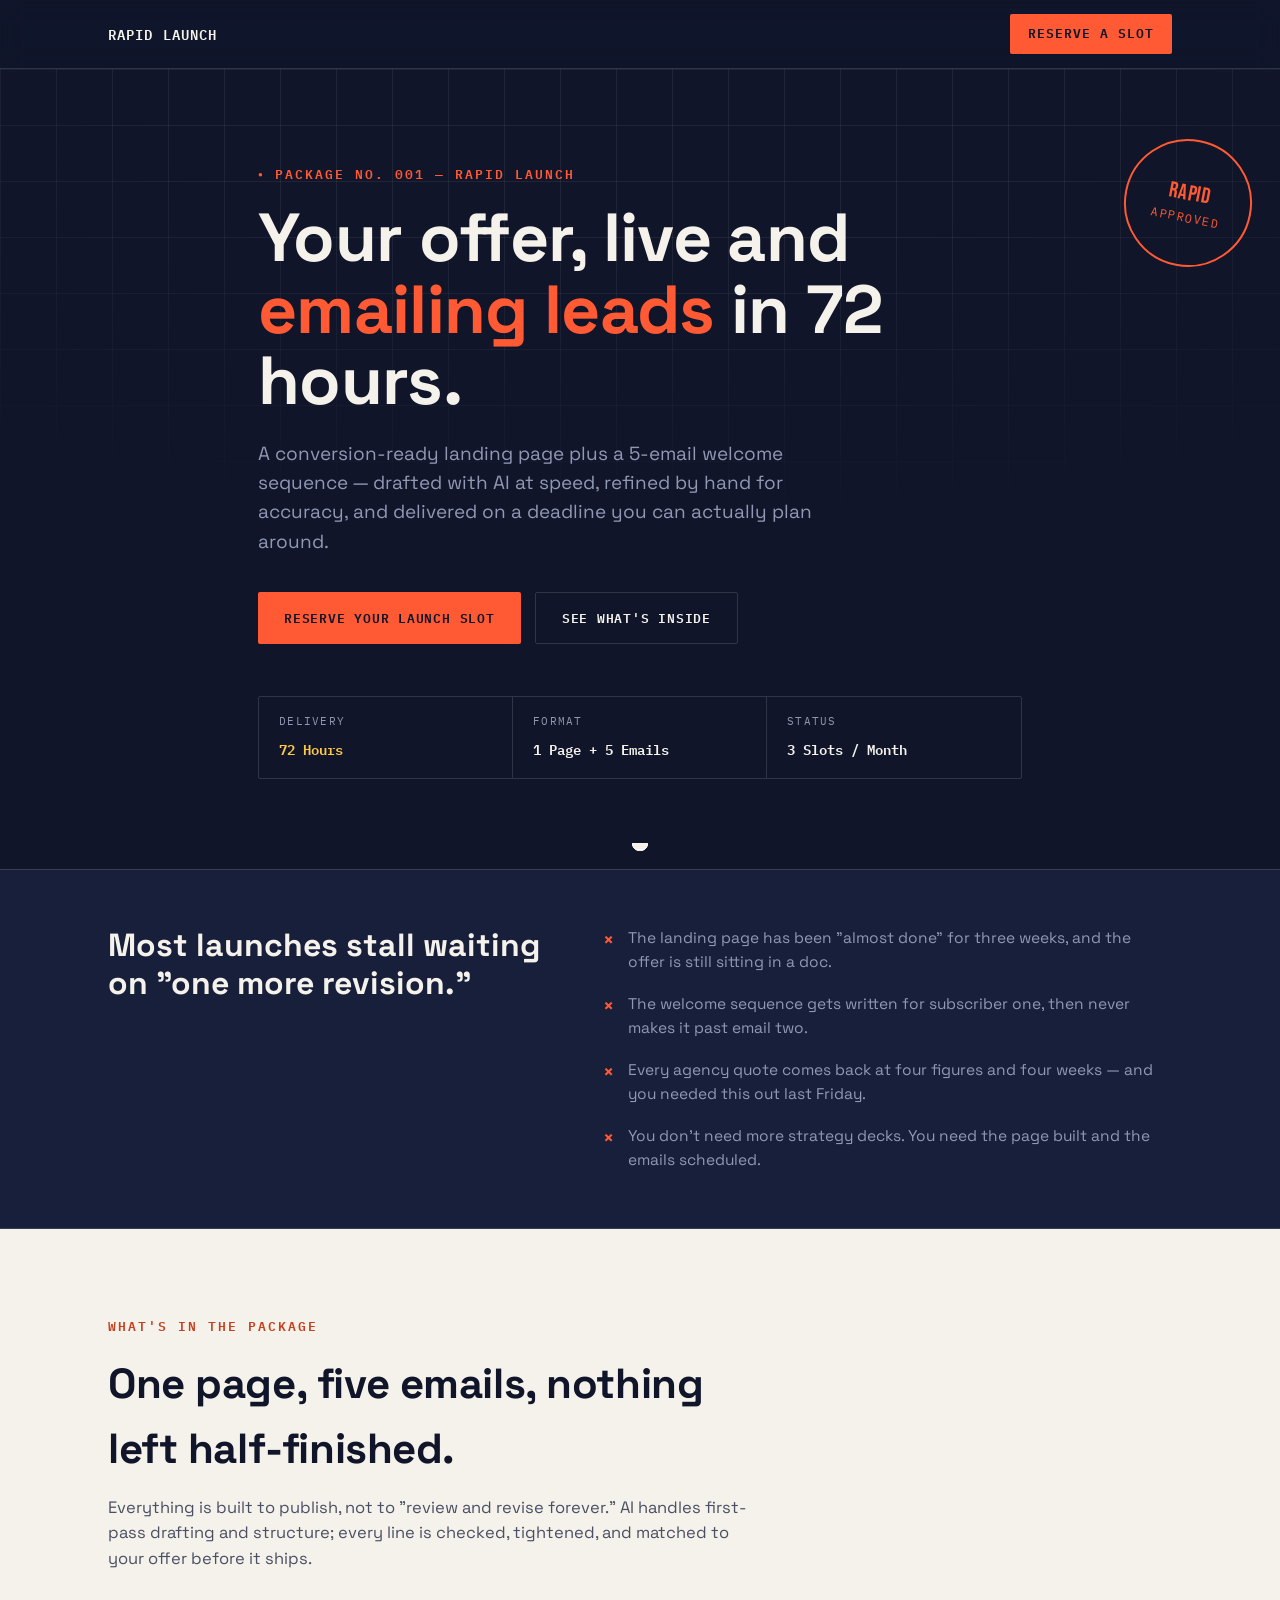
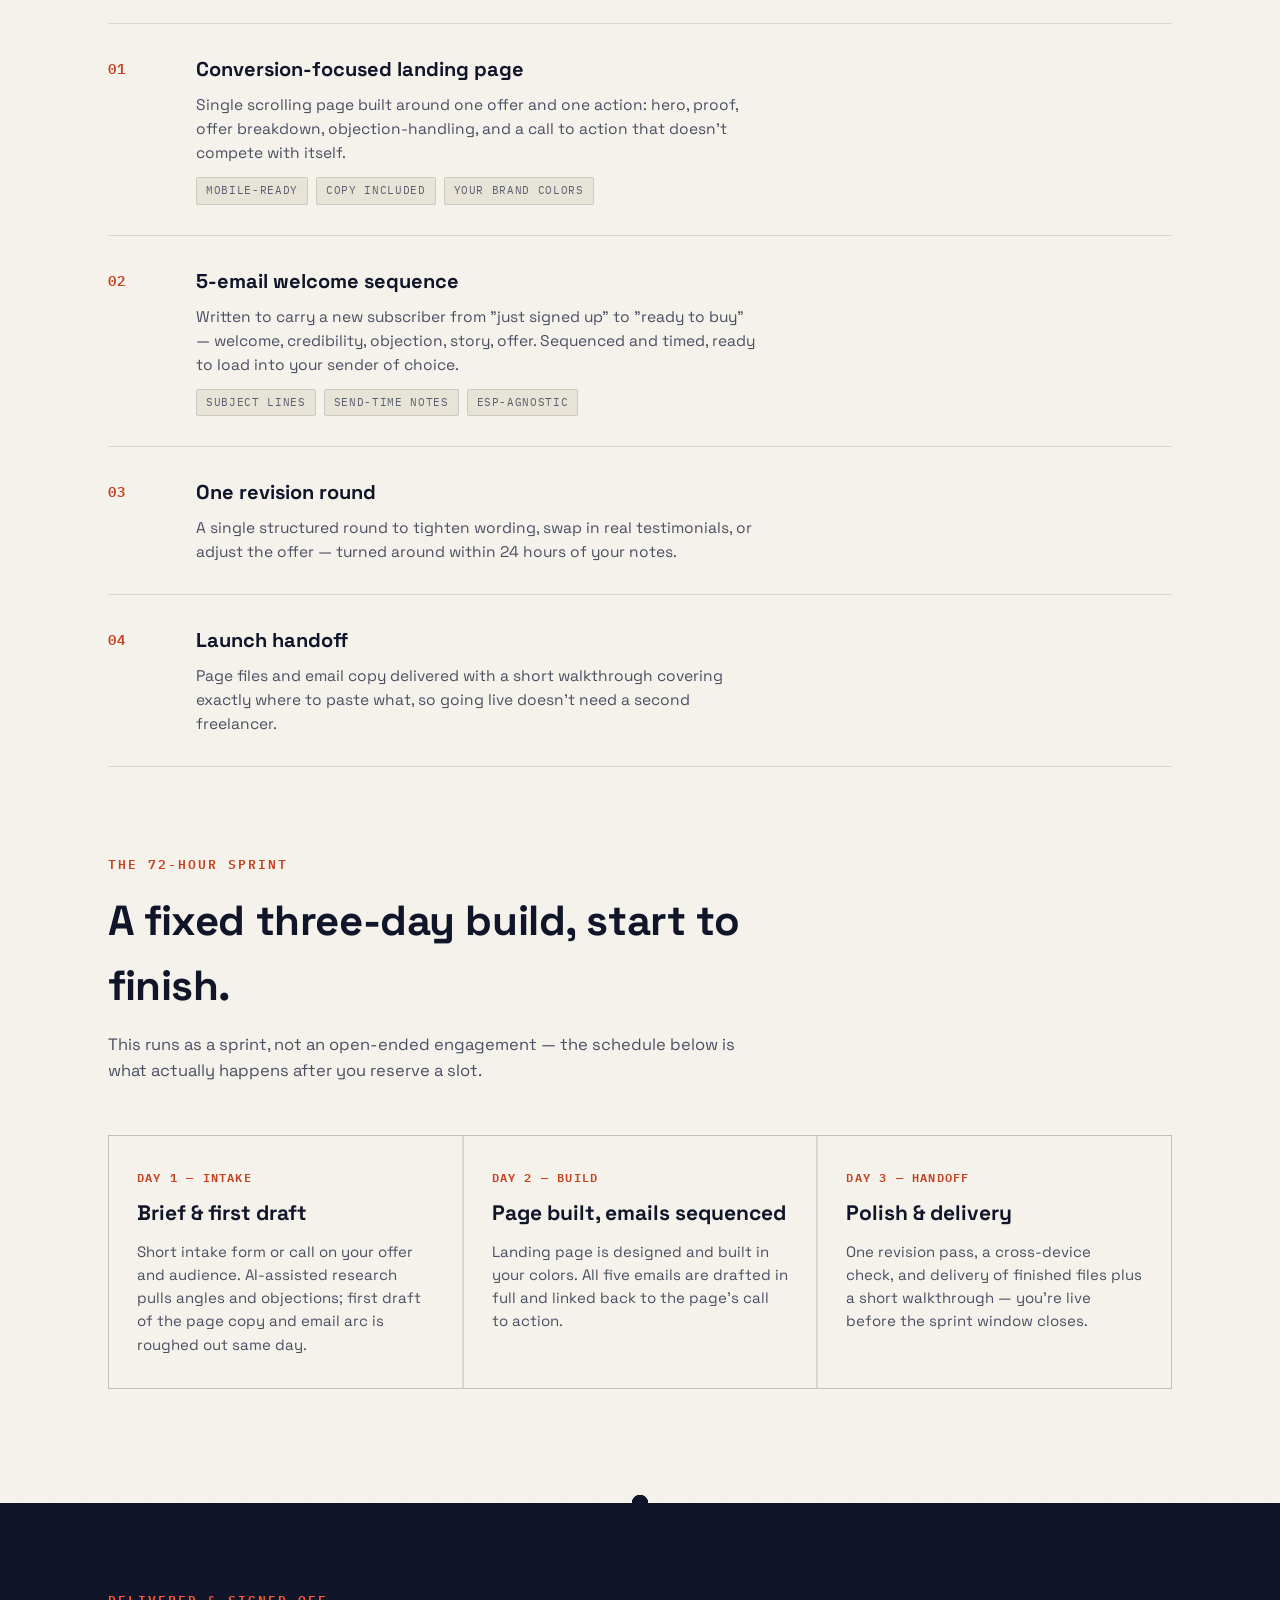
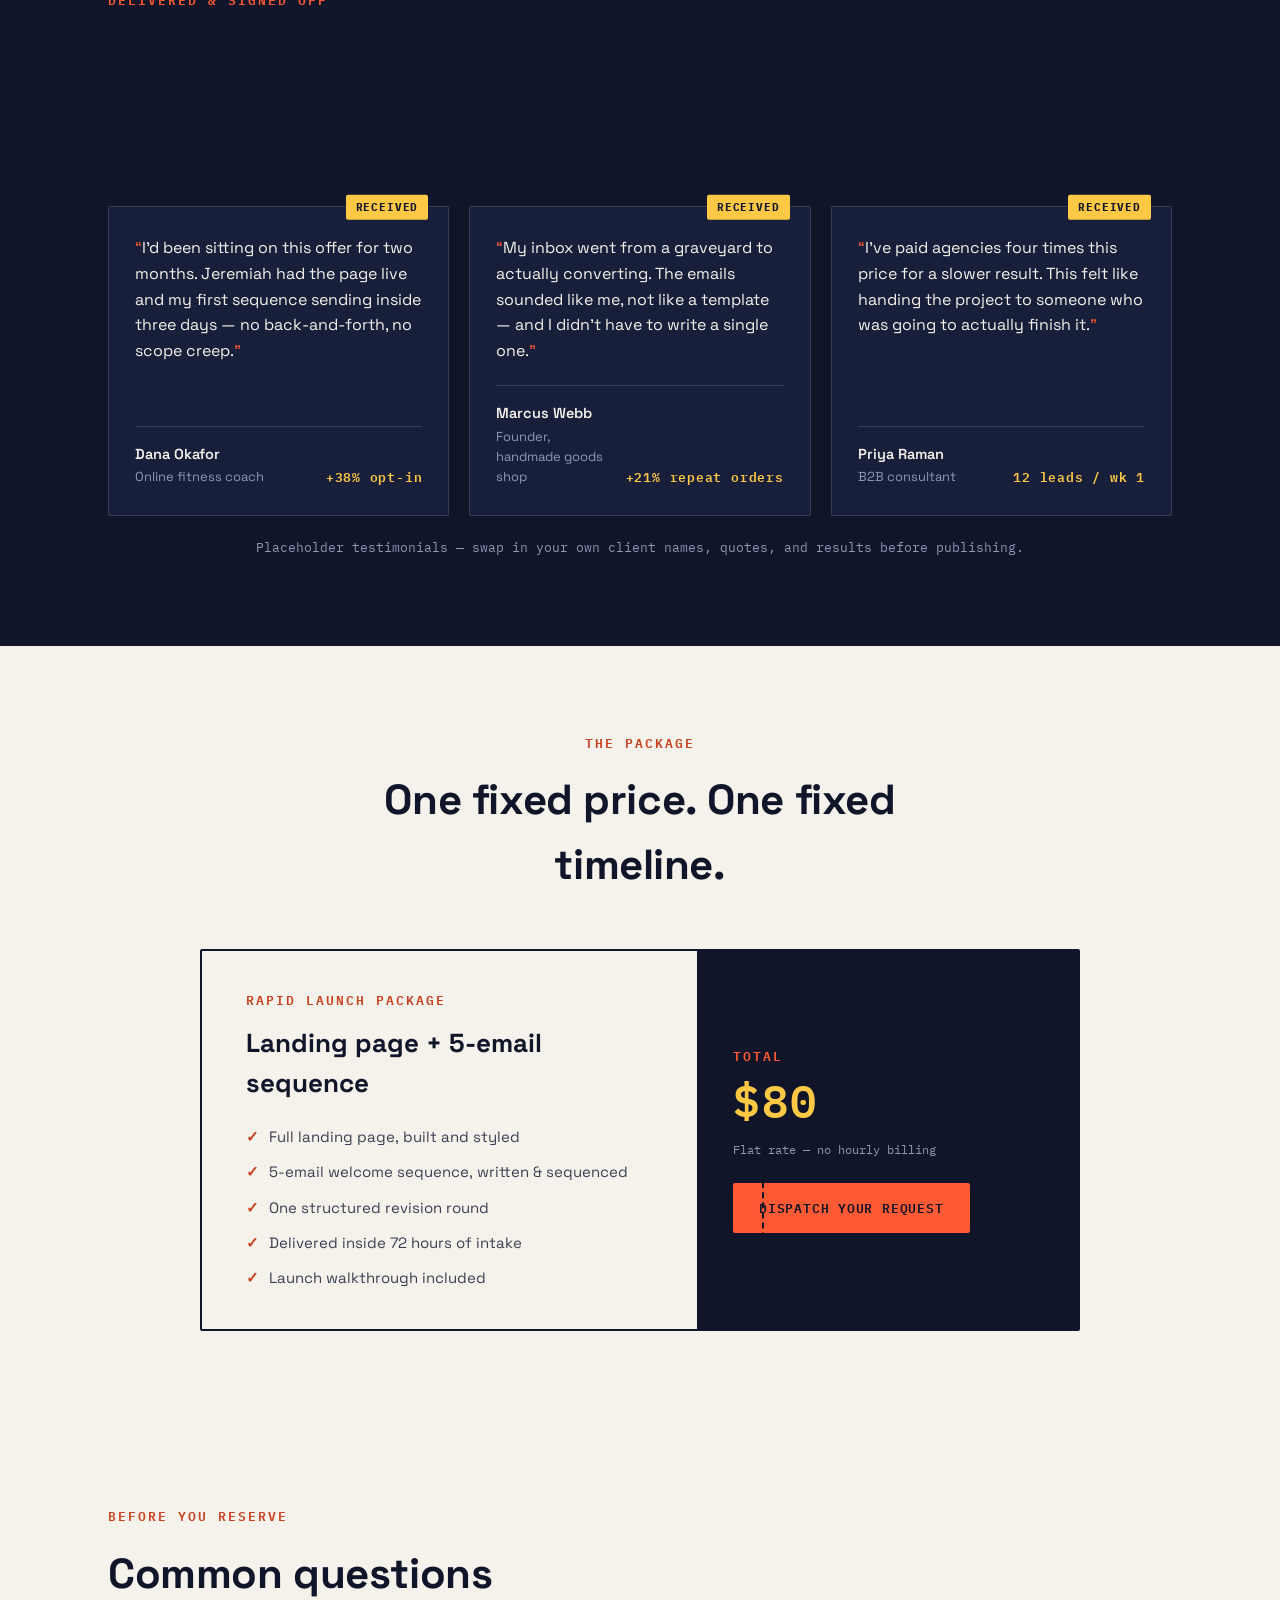
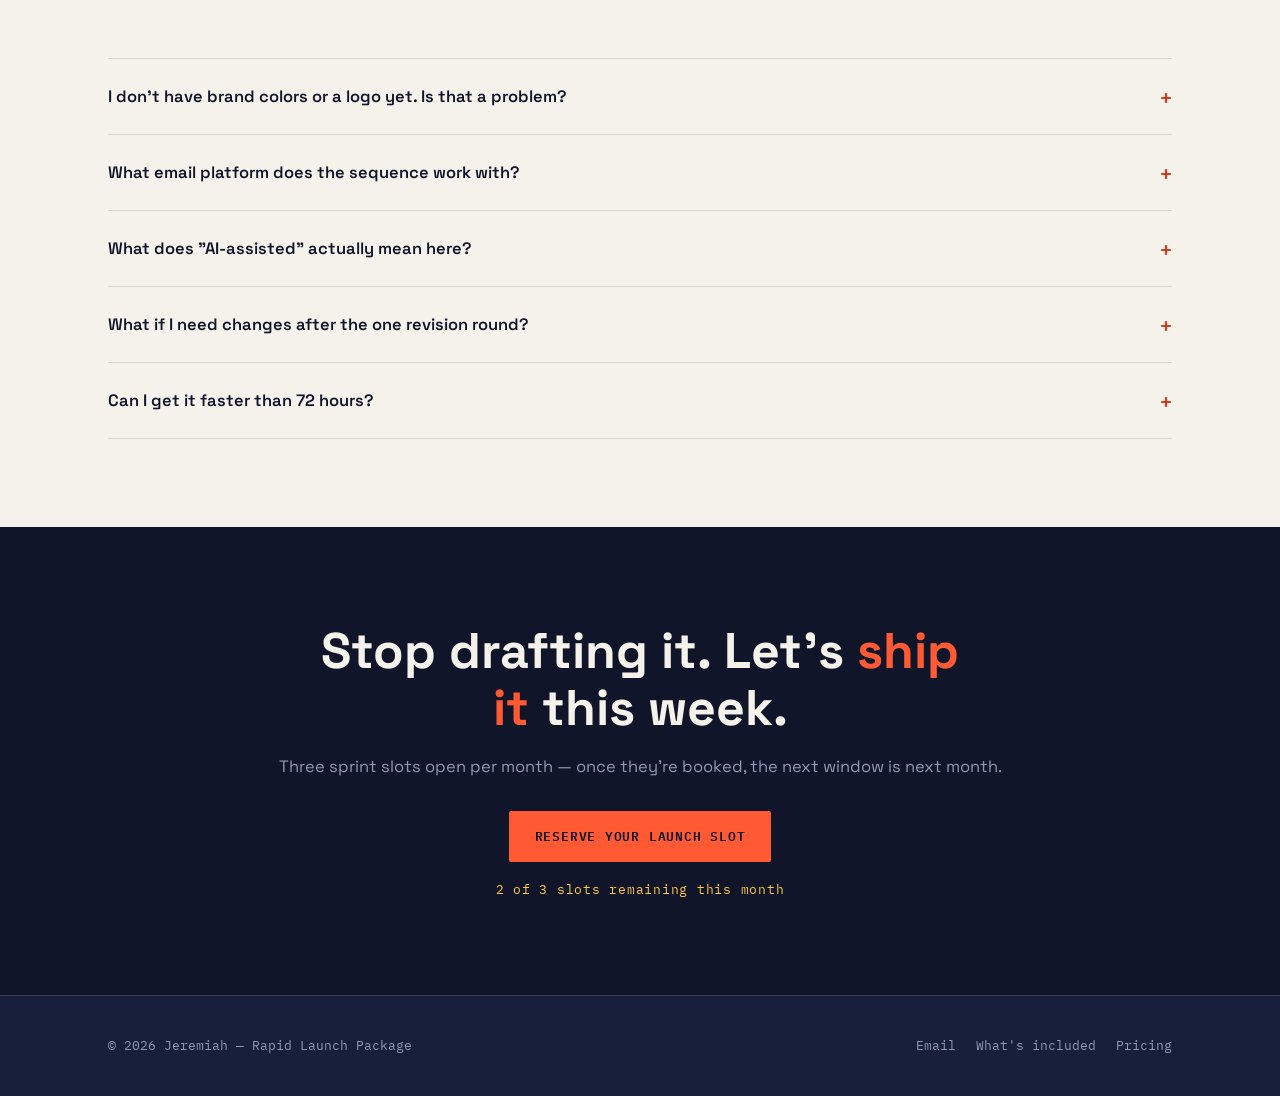
==== index.html @ a3612450 "Add files via upload" ====
<!DOCTYPE html>
<html lang="en">
<head>
<meta charset="UTF-8">
<meta name="viewport" content="width=device-width, initial-scale=1.0">
<title>Rapid Launch Package — Landing Page + 5-Email Sequence in 72 Hours</title>
<link rel="preconnect" href="https://fonts.googleapis.com">
<link rel="preconnect" href="https://fonts.gstatic.com" crossorigin>
<link href="https://fonts.googleapis.com/css2?family=Space+Grotesk:wght@400;500;600;700&family=Bebas+Neue&family=IBM+Plex+Mono:wght@400;500;600&display=swap" rel="stylesheet">
<style>
  :root{
    --ink:#10152A;
    --ink-2:#181F3B;
    --paper:#F4F2EA;
    --paper-dim:#E7E3D6;
    --signal:#FF5A33;
    --signal-dim:#C7401F;
    --tape:#FFC845;
    --slate:#9198B3;
    --line: rgba(244,242,234,0.14);
    --line-dark: rgba(16,21,42,0.12);
    --radius: 2px;
    --wrap: 1120px;
  }

  *{ box-sizing:border-box; }
  html{ scroll-behavior:smooth; }
  body{
    margin:0;
    background:var(--ink);
    color:var(--paper);
    font-family:'Space Grotesk', sans-serif;
    font-size:17px;
    line-height:1.55;
    -webkit-font-smoothing:antialiased;
  }
  img,svg{ display:block; max-width:100%; }
  a{ color:inherit; }
  ul{ margin:0; padding:0; list-style:none; }
  h1,h2,h3,p{ margin:0; }

  .mono{
    font-family:'IBM Plex Mono', monospace;
    letter-spacing:0.06em;
  }
  .eyebrow{
    font-family:'IBM Plex Mono', monospace;
    font-size:12.5px;
    letter-spacing:0.16em;
    text-transform:uppercase;
    color:var(--signal);
    font-weight:600;
  }
  .eyebrow.on-paper{ color:var(--signal-dim); }

  .wrap{
    max-width:var(--wrap);
    margin:0 auto;
    padding:0 28px;
  }

  a.btn-focus:focus-visible,
  button:focus-visible,
  a:focus-visible,
  summary:focus-visible{
    outline:2px solid var(--tape);
    outline-offset:3px;
  }

  /* ---------- NAV ---------- */
  .nav{
    position:sticky; top:0; z-index:50;
    background:rgba(16,21,42,0.86);
    backdrop-filter:blur(10px);
    border-bottom:1px solid var(--line);
  }
  .nav .wrap{
    display:flex; align-items:center; justify-content:space-between;
    height:68px;
  }
  .nav-mark{
    font-family:'IBM Plex Mono', monospace;
    font-size:14px;
    letter-spacing:0.08em;
    font-weight:600;
  }
  .nav-mark span{ color:var(--signal); }
  .nav-cta{
    font-family:'IBM Plex Mono', monospace;
    font-size:12.5px;
    letter-spacing:0.08em;
    text-transform:uppercase;
    text-decoration:none;
    color:var(--ink);
    background:var(--signal);
    padding:10px 18px;
    border-radius:var(--radius);
    font-weight:600;
    transition:background .15s ease;
    white-space:nowrap;
  }
  .nav-cta:hover{ background:var(--tape); }

  /* ---------- HERO ---------- */
  .hero{
    position:relative;
    padding:96px 0 64px;
    overflow:hidden;
  }
  .hero::before{
    content:"";
    position:absolute; inset:0;
    background-image:
      linear-gradient(var(--line) 1px, transparent 1px),
      linear-gradient(90deg, var(--line) 1px, transparent 1px);
    background-size:56px 56px;
    mask-image: radial-gradient(ellipse 90% 60% at 50% 0%, black 40%, transparent 100%);
    opacity:0.5;
    pointer-events:none;
  }
  .hero-inner{ position:relative; z-index:2; max-width:820px; }
  .hero .eyebrow{ margin-bottom:18px; display:flex; align-items:center; gap:10px; }
  .hero .eyebrow::before{
    content:"●";
    color:var(--signal);
    font-size:8px;
    animation:pulse 1.8s ease-in-out infinite;
  }
  @keyframes pulse{ 0%,100%{opacity:1;} 50%{opacity:0.25;} }

  .hero h1{
    font-size:clamp(38px, 5.6vw, 68px);
    font-weight:700;
    line-height:1.05;
    letter-spacing:-0.01em;
  }
  .hero h1 em{
    font-style:normal;
    color:var(--signal);
  }
  .hero p.sub{
    margin-top:22px;
    font-size:19px;
    max-width:600px;
    color:var(--slate);
  }

  .hero-ctas{
    margin-top:36px;
    display:flex; gap:14px; flex-wrap:wrap;
  }
  .btn-primary, .btn-secondary{
    font-family:'IBM Plex Mono', monospace;
    font-size:13px;
    letter-spacing:0.06em;
    text-transform:uppercase;
    text-decoration:none;
    font-weight:600;
    padding:15px 26px;
    border-radius:var(--radius);
    display:inline-flex;
    align-items:center;
    gap:10px;
    transition:transform .15s ease, background .15s ease;
  }
  .btn-primary{
    background:var(--signal);
    color:var(--ink);
  }
  .btn-primary:hover{ background:var(--tape); transform:translateY(-1px); }
  .btn-secondary{
    background:transparent;
    color:var(--paper);
    border:1px solid var(--line);
  }
  .btn-secondary:hover{ border-color:var(--paper); }

  /* tracking meta row */
  .meta-row{
    margin-top:52px;
    display:grid;
    grid-template-columns:repeat(3, 1fr);
    border:1px solid var(--line);
    border-radius:var(--radius);
    overflow:hidden;
  }
  .meta-cell{
    padding:16px 20px;
    border-right:1px solid var(--line);
  }
  .meta-cell:last-child{ border-right:none; }
  .meta-cell .k{
    font-family:'IBM Plex Mono', monospace;
    font-size:10.5px;
    letter-spacing:0.12em;
    text-transform:uppercase;
    color:var(--slate);
    display:block;
    margin-bottom:6px;
  }
  .meta-cell .v{
    font-family:'IBM Plex Mono', monospace;
    font-size:14px;
    font-weight:600;
    color:var(--paper);
  }
  .meta-cell .v.tape{ color:var(--tape); }

  /* stamp */
  .stamp{
    position:absolute;
    top:70px; right:28px;
    width:128px; height:128px;
    border:2.5px solid var(--signal);
    border-radius:50%;
    display:none;
    align-items:center;
    justify-content:center;
    text-align:center;
    transform:rotate(11deg);
    color:var(--signal);
    font-family:'Bebas Neue', sans-serif;
    letter-spacing:0.04em;
    line-height:1.15;
    z-index:3;
  }
  .stamp .l1{ font-size:22px; }
  .stamp .l2{ font-size:12px; font-family:'IBM Plex Mono', monospace; letter-spacing:0.14em; margin-top:4px; }
  @media (min-width:760px){ .stamp{ display:flex; } }

  /* ---------- PERFORATION DIVIDER (signature element) ---------- */
  .perf{
    height:26px;
    position:relative;
    background:var(--ink);
  }
  .perf.to-paper{ background-image: radial-gradient(circle 8px at 50% 100%, var(--ink) 8px, var(--paper) 8.5px); }
  .perf.to-ink{ background-color:var(--paper); background-image: radial-gradient(circle 8px at 50% 0%, var(--paper) 8px, var(--ink) 8.5px); }
  .perf-row{
    position:absolute; left:0; right:0; bottom:0;
    height:26px;
    background-repeat:repeat-x;
    background-size:32px 26px;
  }
  .perf.to-paper .perf-row{ background-image: radial-gradient(circle 6px at 16px 26px, var(--paper) 6px, transparent 6.5px); }
  .perf.to-ink .perf-row{ top:0; bottom:auto; background-image: radial-gradient(circle 6px at 16px 0px, var(--ink) 6px, transparent 6.5px); }

  /* ---------- PROBLEM STRIP ---------- */
  .problem{
    background:var(--ink-2);
    padding:56px 0;
    border-top:1px solid var(--line);
    border-bottom:1px solid var(--line);
  }
  .problem .grid{
    display:grid;
    grid-template-columns: 1.1fr 1.4fr;
    gap:48px;
    align-items:start;
  }
  .problem h2{
    font-size:clamp(24px,3vw,32px);
    font-weight:700;
    line-height:1.2;
  }
  .problem-list{ display:grid; gap:18px; }
  .problem-list li{
    display:flex; gap:14px;
    color:var(--slate);
    font-size:15.5px;
  }
  .problem-list li::before{
    content:"×";
    color:var(--signal);
    font-weight:700;
    font-size:18px;
    flex:none;
  }
  @media (max-width:760px){ .problem .grid{ grid-template-columns:1fr; gap:24px; } }

  /* ---------- SECTIONS on paper ---------- */
  .on-paper{ background:var(--paper); color:var(--ink); }
  .section{ padding:88px 0; }
  .section-head{ max-width:640px; margin-bottom:52px; }
  .section-head .eyebrow{ margin-bottom:14px; }
  .section-head h2{
    font-size:clamp(28px,4vw,42px);
    font-weight:700;
    letter-spacing:-0.01em;
    color:var(--ink);
  }
  .section-head p{
    margin-top:14px;
    color:#4A4F63;
    font-size:16.5px;
  }

  /* manifest / contents list */
  .manifest{
    border-top:1px solid var(--line-dark);
  }
  .manifest-item{
    display:grid;
    grid-template-columns:64px 1fr;
    gap:24px;
    padding:30px 0;
    border-bottom:1px solid var(--line-dark);
  }
  .manifest-item .num{
    font-family:'IBM Plex Mono', monospace;
    font-size:14px;
    color:var(--signal-dim);
    font-weight:600;
    padding-top:3px;
  }
  .manifest-item h3{
    font-size:20px;
    font-weight:700;
  }
  .manifest-item p{
    margin-top:8px;
    color:#4A4F63;
    font-size:15.5px;
    max-width:560px;
  }
  .manifest-item .tags{
    margin-top:12px;
    display:flex; gap:8px; flex-wrap:wrap;
  }
  .manifest-item .tag{
    font-family:'IBM Plex Mono', monospace;
    font-size:11px;
    letter-spacing:0.06em;
    text-transform:uppercase;
    background:var(--paper-dim);
    border:1px solid var(--line-dark);
    padding:4px 9px;
    border-radius:var(--radius);
    color:#5A5F72;
  }

  /* ---------- TIMELINE (real sequence: Day 1/2/3) ---------- */
  .timeline{
    display:grid;
    grid-template-columns:repeat(3, 1fr);
    gap:2px;
    background:var(--line-dark);
    border:1px solid var(--line-dark);
  }
  .day{
    background:var(--paper);
    padding:32px 28px;
  }
  .day .day-label{
    font-family:'IBM Plex Mono', monospace;
    font-size:12px;
    letter-spacing:0.1em;
    text-transform:uppercase;
    color:var(--signal-dim);
    font-weight:600;
  }
  .day h3{
    margin-top:10px;
    font-size:21px;
    font-weight:700;
  }
  .day p{
    margin-top:10px;
    font-size:15px;
    color:#4A4F63;
  }
  @media (max-width:820px){ .timeline{ grid-template-columns:1fr; } }

  /* ---------- TESTIMONIALS ---------- */
  .testimonials-wrap{ background:var(--ink); color:var(--paper); }
  .testi-grid{
    display:grid;
    grid-template-columns:repeat(3, 1fr);
    gap:20px;
  }
  .testi-card{
    border:1px solid var(--line);
    border-radius:var(--radius);
    padding:28px 26px;
    background:var(--ink-2);
    position:relative;
    display:flex;
    flex-direction:column;
    height:100%;
  }
  .testi-card .receipt-tag{
    position:absolute; top:0; right:20px;
    transform:translateY(-50%);
    background:var(--tape);
    color:var(--ink);
    font-family:'IBM Plex Mono', monospace;
    font-size:10.5px;
    letter-spacing:0.08em;
    text-transform:uppercase;
    font-weight:700;
    padding:4px 10px;
    border-radius:var(--radius);
  }
  .testi-card .quote{
    font-size:16px;
    line-height:1.6;
    flex:1;
  }
  .testi-card .quote::before{ content:"“"; color:var(--signal); }
  .testi-card .quote::after{ content:"”"; color:var(--signal); }
  .testi-foot{
    margin-top:22px;
    padding-top:16px;
    border-top:1px solid var(--line);
    display:flex;
    justify-content:space-between;
    align-items:flex-end;
    gap:10px;
  }
  .testi-foot .who{ font-weight:600; font-size:14.5px; }
  .testi-foot .role{ font-size:13px; color:var(--slate); margin-top:2px; }
  .testi-foot .stat{
    font-family:'IBM Plex Mono', monospace;
    font-size:13px;
    color:var(--tape);
    font-weight:600;
    white-space:nowrap;
  }
  .testi-note{
    margin-top:22px;
    font-family:'IBM Plex Mono', monospace;
    font-size:12.5px;
    color:var(--slate);
    text-align:center;
  }
  @media (max-width:900px){ .testi-grid{ grid-template-columns:1fr; } }

  /* ---------- PRICING TICKET ---------- */
  .pricing-wrap{ background:var(--paper); color:var(--ink); }
  .ticket{
    border:2px solid var(--ink);
    border-radius:var(--radius);
    display:grid;
    grid-template-columns:1.3fr 1fr;
    max-width:880px;
    margin:0 auto;
    position:relative;
    background:var(--paper);
  }
  .ticket::before{
    content:"";
    position:absolute;
    top:0; bottom:0; left:63.9%;
    width:0;
    border-left:2px dashed var(--ink);
  }
  .ticket-left{ padding:40px 44px; }
  .ticket-right{
    padding:40px 36px;
    display:flex; flex-direction:column;
    justify-content:center;
    align-items:flex-start;
    background:var(--ink);
    color:var(--paper);
  }
  .ticket-left h3{
    font-size:26px;
    font-weight:700;
  }
  .ticket-left .eyebrow{ margin-bottom:12px; }
  .ticket-list{ margin-top:22px; display:grid; gap:12px; }
  .ticket-list li{
    display:flex; gap:10px;
    font-size:15px;
    color:#3A3F52;
  }
  .ticket-list li::before{
    content:"✓";
    color:var(--signal-dim);
    font-weight:700;
    flex:none;
  }
  .price{
    font-family:'IBM Plex Mono', monospace;
    font-size:44px;
    font-weight:600;
    color:var(--tape);
  }
  .price-note{
    font-family:'IBM Plex Mono', monospace;
    font-size:12px;
    color:var(--slate);
    margin-top:6px;
  }
  .ticket-right .btn-primary{ margin-top:24px; }
  @media (max-width:760px){
    .ticket{ grid-template-columns:1fr; }
    .ticket::before{ display:none; }
  }

  /* ---------- FAQ ---------- */
  .faq-wrap{ background:var(--paper); color:var(--ink); }
  .faq-list{ border-top:1px solid var(--line-dark); }
  details{
    border-bottom:1px solid var(--line-dark);
    padding:22px 0;
  }
  summary{
    cursor:pointer;
    list-style:none;
    display:flex;
    justify-content:space-between;
    align-items:center;
    gap:16px;
    font-weight:600;
    font-size:16.5px;
  }
  summary::-webkit-details-marker{ display:none; }
  summary::after{
    content:"+";
    font-family:'IBM Plex Mono', monospace;
    font-size:20px;
    color:var(--signal-dim);
    transition:transform .15s ease;
    flex:none;
  }
  details[open] summary::after{ transform:rotate(45deg); }
  details p{
    margin-top:14px;
    color:#4A4F63;
    font-size:15.5px;
    max-width:680px;
  }

  /* ---------- FINAL CTA ---------- */
  .final-cta{
    background:var(--ink);
    padding:96px 0;
    text-align:center;
    position:relative;
    overflow:hidden;
  }
  .final-cta h2{
    font-size:clamp(30px,4.4vw,50px);
    font-weight:700;
    max-width:680px;
    margin:0 auto;
    line-height:1.15;
  }
  .final-cta h2 em{ font-style:normal; color:var(--signal); }
  .final-cta p{
    margin-top:16px;
    color:var(--slate);
    font-size:16.5px;
  }
  .final-cta .hero-ctas{ justify-content:center; margin-top:32px; }
  .final-cta .slots{
    margin-top:18px;
    font-family:'IBM Plex Mono', monospace;
    font-size:12.5px;
    color:var(--tape);
    letter-spacing:0.06em;
  }

  /* ---------- FOOTER ---------- */
  footer{
    background:var(--ink-2);
    border-top:1px solid var(--line);
    padding:40px 0;
  }
  footer .wrap{
    display:flex;
    justify-content:space-between;
    align-items:center;
    flex-wrap:wrap;
    gap:16px;
  }
  footer .f-mark{ font-family:'IBM Plex Mono', monospace; font-size:13px; color:var(--slate); }
  footer .f-links{ display:flex; gap:20px; }
  footer .f-links a{
    font-family:'IBM Plex Mono', monospace;
    font-size:12.5px;
    color:var(--slate);
    text-decoration:none;
  }
  footer .f-links a:hover{ color:var(--paper); }

  @media (prefers-reduced-motion: reduce){
    *{ animation:none !important; transition:none !important; }
    html{ scroll-behavior:auto; }
  }
</style>
</head>
<body>

<nav class="nav">
  <div class="wrap">
    <div class="nav-mark">RAPID LAUNCH</div>
    <a class="nav-cta btn-focus" href="#reserve">Reserve a slot</a>
  </div>
</nav>

<header class="hero">
  <div class="stamp" aria-hidden="true">
    <div>
      <div class="l1">RAPID</div>
      <div class="l2">APPROVED</div>
    </div>
  </div>
  <div class="wrap hero-inner">
    <div class="eyebrow">Package No. 001 — Rapid Launch</div>
    <h1>Your offer, live and <em>emailing leads</em> in 72 hours.</h1>
    <p class="sub">A conversion-ready landing page plus a 5-email welcome sequence — drafted with AI at speed, refined by hand for accuracy, and delivered on a deadline you can actually plan around.</p>
    <div class="hero-ctas">
      <a href="#reserve" class="btn-primary btn-focus">Reserve your launch slot</a>
      <a href="#contents" class="btn-secondary btn-focus">See what's inside</a>
    </div>

    <div class="meta-row">
      <div class="meta-cell">
        <span class="k">Delivery</span>
        <span class="v tape">72 Hours</span>
      </div>
      <div class="meta-cell">
        <span class="k">Format</span>
        <span class="v">1 Page + 5 Emails</span>
      </div>
      <div class="meta-cell">
        <span class="k">Status</span>
        <span class="v">3 Slots / Month</span>
      </div>
    </div>
  </div>
</header>

<div class="perf to-ink"><div class="perf-row"></div></div>

<section class="problem">
  <div class="wrap grid">
    <h2>Most launches stall waiting on "one more revision."</h2>
    <ul class="problem-list">
      <li>The landing page has been "almost done" for three weeks, and the offer is still sitting in a doc.</li>
      <li>The welcome sequence gets written for subscriber one, then never makes it past email two.</li>
      <li>Every agency quote comes back at four figures and four weeks — and you needed this out last Friday.</li>
      <li>You don't need more strategy decks. You need the page built and the emails scheduled.</li>
    </ul>
  </div>
</section>

<section class="on-paper section" id="contents">
  <div class="wrap">
    <div class="section-head">
      <div class="eyebrow on-paper">What's in the package</div>
      <h2>One page, five emails, nothing left half-finished.</h2>
      <p>Everything is built to publish, not to "review and revise forever." AI handles first-pass drafting and structure; every line is checked, tightened, and matched to your offer before it ships.</p>
    </div>

    <div class="manifest">
      <div class="manifest-item">
        <div class="num mono">01</div>
        <div>
          <h3>Conversion-focused landing page</h3>
          <p>Single scrolling page built around one offer and one action: hero, proof, offer breakdown, objection-handling, and a call to action that doesn't compete with itself.</p>
          <div class="tags">
            <span class="tag">Mobile-ready</span>
            <span class="tag">Copy included</span>
            <span class="tag">Your brand colors</span>
          </div>
        </div>
      </div>
      <div class="manifest-item">
        <div class="num mono">02</div>
        <div>
          <h3>5-email welcome sequence</h3>
          <p>Written to carry a new subscriber from "just signed up" to "ready to buy" — welcome, credibility, objection, story, offer. Sequenced and timed, ready to load into your sender of choice.</p>
          <div class="tags">
            <span class="tag">Subject lines</span>
            <span class="tag">Send-time notes</span>
            <span class="tag">ESP-agnostic</span>
          </div>
        </div>
      </div>
      <div class="manifest-item">
        <div class="num mono">03</div>
        <div>
          <h3>One revision round</h3>
          <p>A single structured round to tighten wording, swap in real testimonials, or adjust the offer — turned around within 24 hours of your notes.</p>
        </div>
      </div>
      <div class="manifest-item">
        <div class="num mono">04</div>
        <div>
          <h3>Launch handoff</h3>
          <p>Page files and email copy delivered with a short walkthrough covering exactly where to paste what, so going live doesn't need a second freelancer.</p>
        </div>
      </div>
    </div>
  </div>
</section>

<section class="on-paper section" style="padding-top:0;">
  <div class="wrap">
    <div class="section-head">
      <div class="eyebrow on-paper">The 72-hour sprint</div>
      <h2>A fixed three-day build, start to finish.</h2>
      <p>This runs as a sprint, not an open-ended engagement — the schedule below is what actually happens after you reserve a slot.</p>
    </div>
    <div class="timeline">
      <div class="day">
        <div class="day-label mono">Day 1 — Intake</div>
        <h3>Brief &amp; first draft</h3>
        <p>Short intake form or call on your offer and audience. AI-assisted research pulls angles and objections; first draft of the page copy and email arc is roughed out same day.</p>
      </div>
      <div class="day">
        <div class="day-label mono">Day 2 — Build</div>
        <h3>Page built, emails sequenced</h3>
        <p>Landing page is designed and built in your colors. All five emails are drafted in full and linked back to the page's call to action.</p>
      </div>
      <div class="day">
        <div class="day-label mono">Day 3 — Handoff</div>
        <h3>Polish &amp; delivery</h3>
        <p>One revision pass, a cross-device check, and delivery of finished files plus a short walkthrough — you're live before the sprint window closes.</p>
      </div>
    </div>
  </div>
</section>

<div class="perf to-paper"><div class="perf-row"></div></div>

<section class="testimonials-wrap section">
  <div class="wrap">
    <div class="section-head">
      <div class="eyebrow">Delivered &amp; signed off</div>
      <h2>What past launches said once they were live.</h2>
    </div>
    <div class="testi-grid">
      <div class="testi-card">
        <span class="receipt-tag">Received</span>
        <p class="quote">I'd been sitting on this offer for two months. Jeremiah had the page live and my first sequence sending inside three days — no back-and-forth, no scope creep.</p>
        <div class="testi-foot">
          <div>
            <div class="who">Dana Okafor</div>
            <div class="role">Online fitness coach</div>
          </div>
          <div class="stat mono">+38% opt-in</div>
        </div>
      </div>
      <div class="testi-card">
        <span class="receipt-tag">Received</span>
        <p class="quote">My inbox went from a graveyard to actually converting. The emails sounded like me, not like a template — and I didn't have to write a single one.</p>
        <div class="testi-foot">
          <div>
            <div class="who">Marcus Webb</div>
            <div class="role">Founder, handmade goods shop</div>
          </div>
          <div class="stat mono">+21% repeat orders</div>
        </div>
      </div>
      <div class="testi-card">
        <span class="receipt-tag">Received</span>
        <p class="quote">I've paid agencies four times this price for a slower result. This felt like handing the project to someone who was going to actually finish it.</p>
        <div class="testi-foot">
          <div>
            <div class="who">Priya Raman</div>
            <div class="role">B2B consultant</div>
          </div>
          <div class="stat mono">12 leads / wk 1</div>
        </div>
      </div>
    </div>
    <p class="testi-note">Placeholder testimonials — swap in your own client names, quotes, and results before publishing.</p>
  </div>
</section>

<section class="pricing-wrap section" id="reserve">
  <div class="wrap">
    <div class="section-head" style="margin-left:auto;margin-right:auto;text-align:center;">
      <div class="eyebrow on-paper">The package</div>
      <h2>One fixed price. One fixed timeline.</h2>
    </div>
    <div class="ticket">
      <div class="ticket-left">
        <div class="eyebrow on-paper">Rapid Launch Package</div>
        <h3>Landing page + 5-email sequence</h3>
        <ul class="ticket-list">
          <li>Full landing page, built and styled</li>
          <li>5-email welcome sequence, written &amp; sequenced</li>
          <li>One structured revision round</li>
          <li>Delivered inside 72 hours of intake</li>
          <li>Launch walkthrough included</li>
        </ul>
      </div>
      <div class="ticket-right">
        <div class="eyebrow">Total</div>
        <div class="price mono">$80</div>
        <div class="price-note">Flat rate — no hourly billing</div>
        <a href="j8dominax@gmail.com?subject=Rapid%20Launch%20Package" class="btn-primary btn-focus">Dispatch your request</a>
      </div>
    </div>
  </div>
</section>

<section class="faq-wrap section">
  <div class="wrap">
    <div class="section-head">
      <div class="eyebrow on-paper">Before you reserve</div>
      <h2>Common questions</h2>
    </div>
    <div class="faq-list">
      <details>
        <summary>I don't have brand colors or a logo yet. Is that a problem?</summary>
        <p>No — bring whatever you have, even if it's just a vibe or a competitor you like. The page will launch with a clean, coherent look; you can swap in full brand assets later without a rebuild.</p>
      </details>
      <details>
        <summary>What email platform does the sequence work with?</summary>
        <p>The copy is written to be platform-agnostic — subject lines, body copy, and send-time notes that paste cleanly into whichever sender you already use.</p>
      </details>
      <details>
        <summary>What does "AI-assisted" actually mean here?</summary>
        <p>AI handles first-pass research, structure, and drafting so the sprint stays fast. Every word is then reviewed, rewritten where needed, and checked against your actual offer before delivery — nothing ships unread.</p>
      </details>
      <details>
        <summary>What if I need changes after the one revision round?</summary>
        <p>Extra rounds can be added at an hourly rate, but most projects don't need them — the intake step exists specifically to catch misunderstandings before the build starts.</p>
      </details>
      <details>
        <summary>Can I get it faster than 72 hours?</summary>
        <p>Rush delivery is sometimes available depending on the current slot schedule — ask when you reserve and it'll be confirmed before the sprint starts.</p>
      </details>
    </div>
  </div>
</section>

<section class="final-cta">
  <div class="wrap">
    <h2>Stop drafting it. Let's <em>ship it</em> this week.</h2>
    <p>Three sprint slots open per month — once they're booked, the next window is next month.</p>
    <div class="hero-ctas">
      <a href="j8ominax@gmail.com?subject=Rapid%20Launch%20Package" class="btn-primary btn-focus">Reserve your launch slot</a>
    </div>
    <div class="slots mono">2 of 3 slots remaining this month</div>
  </div>
</section>

<footer>
  <div class="wrap">
    <div class="f-mark">© 2026 Jeremiah — Rapid Launch Package</div>
    <div class="f-links">
      <a href="j8dominax@gmail.com">Email</a>
      <a href="#contents">What's included</a>
      <a href="#reserve">Pricing</a>
    </div>
  </div>
</footer>

</body>
</html>
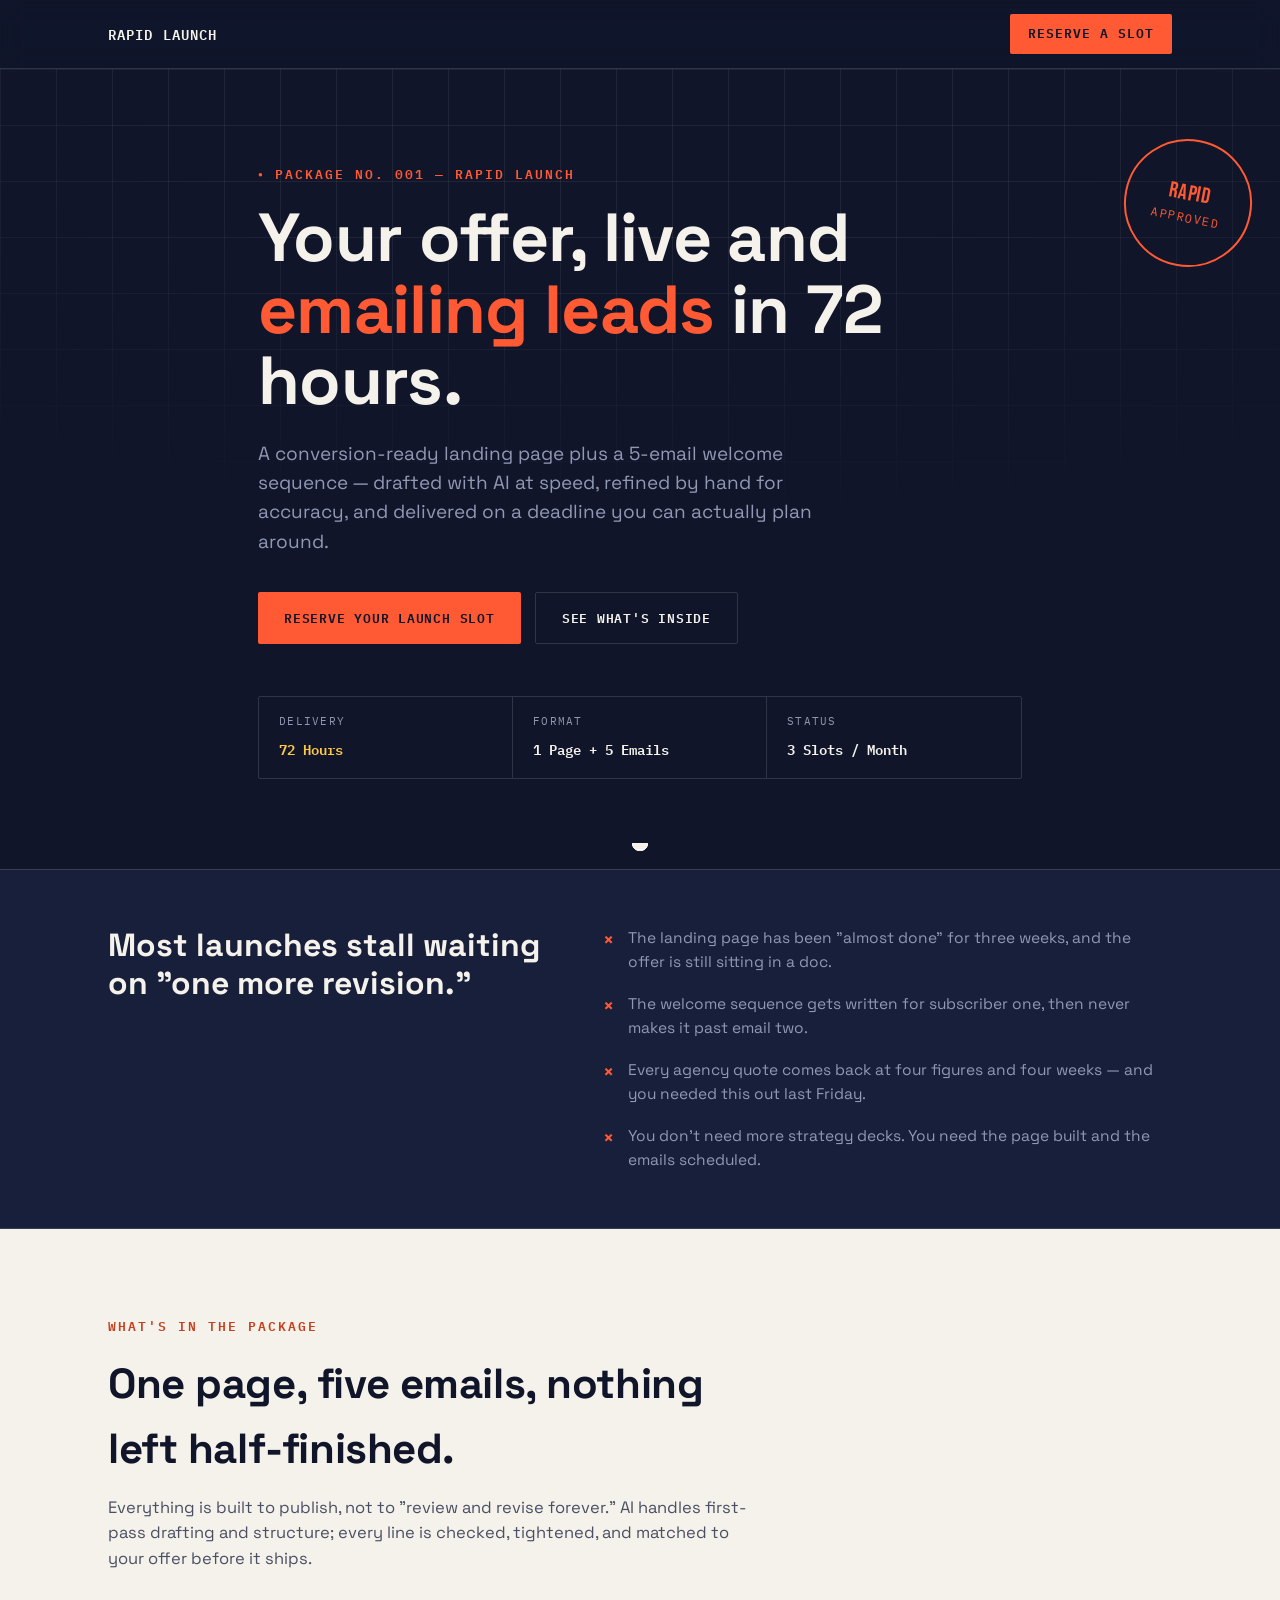
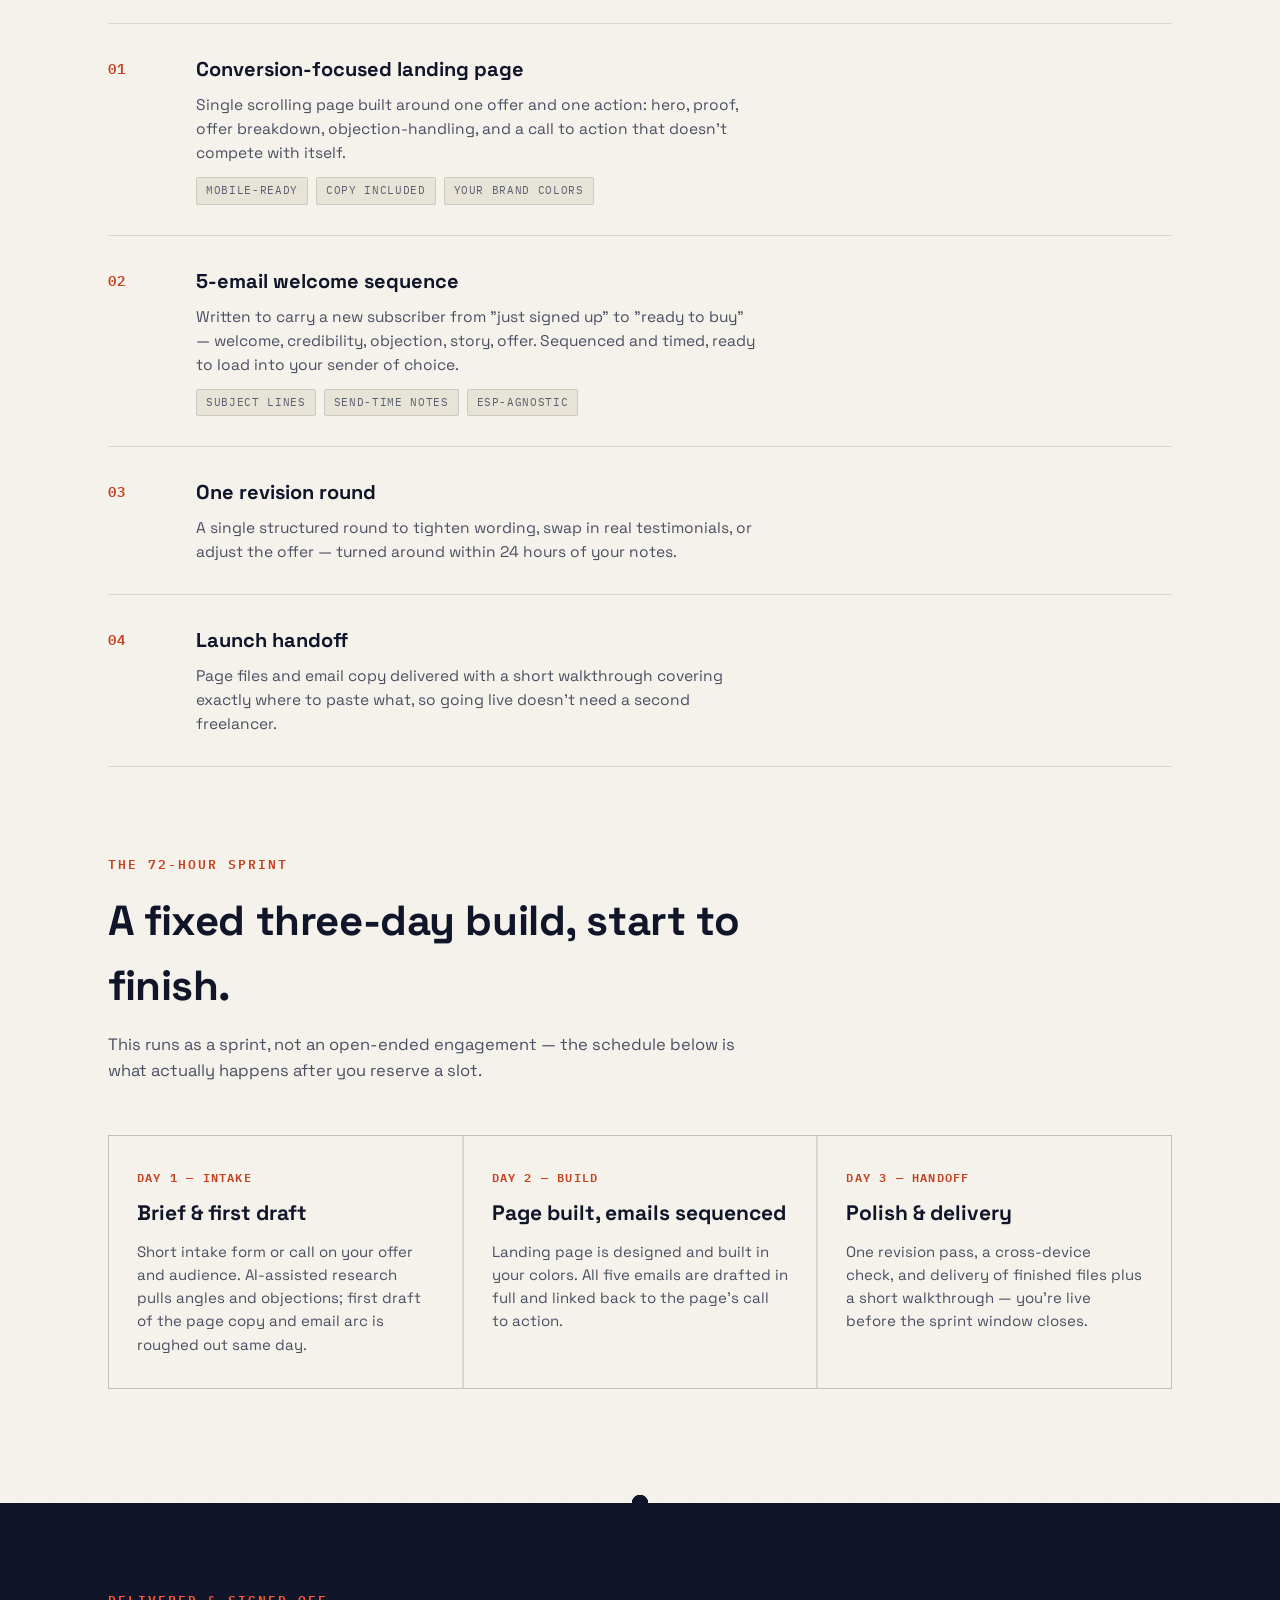
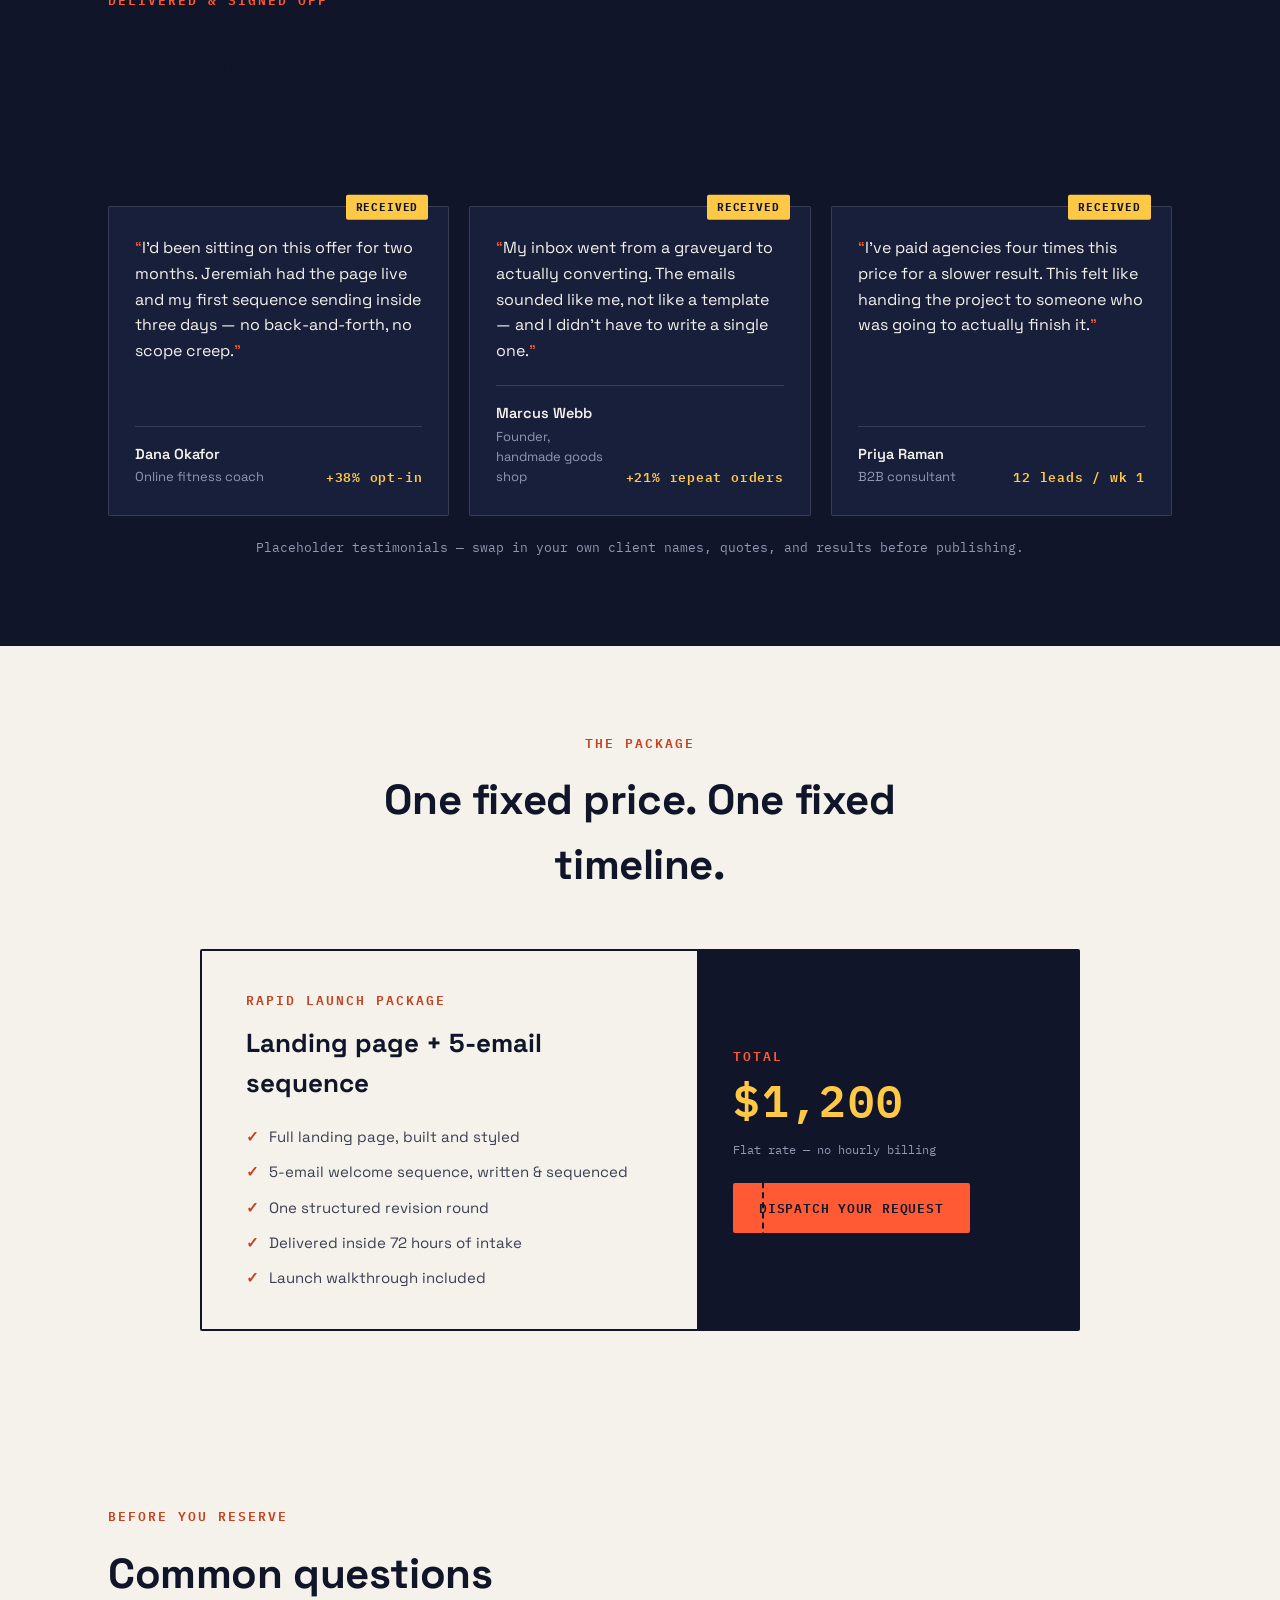
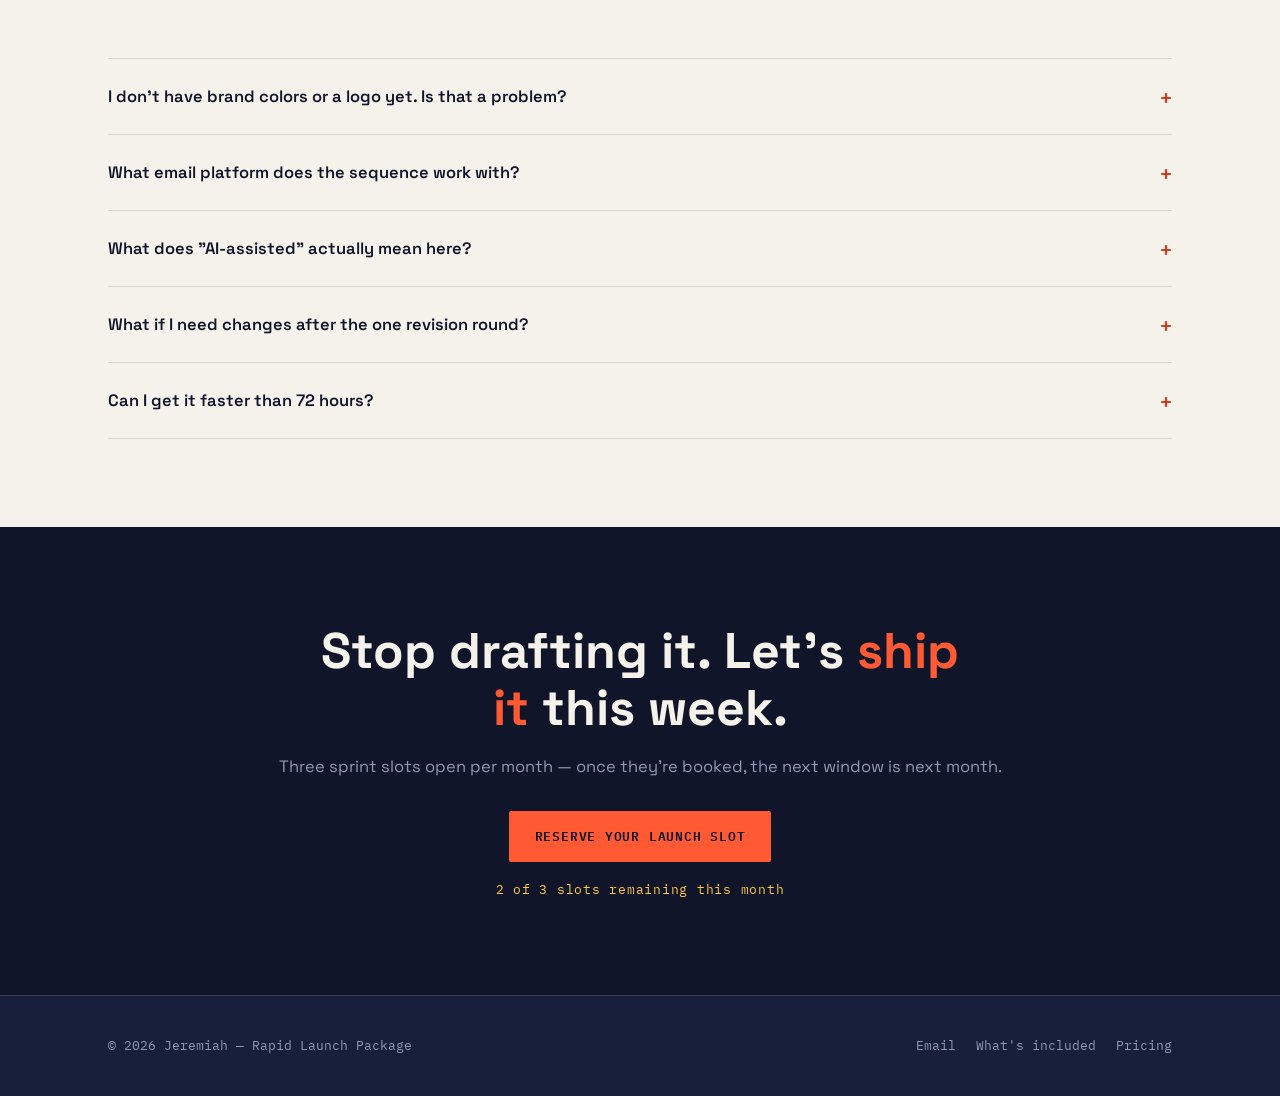
==== commit ab191f25: "Add files via upload" ====
--- a/index.html
+++ b/index.html
@@ -792,9 +792,9 @@
       </div>
       <div class="ticket-right">
         <div class="eyebrow">Total</div>
-        <div class="price mono">$80</div>
+        <div class="price mono">$1,200</div>
         <div class="price-note">Flat rate — no hourly billing</div>
-        <a href="j8dominax@gmail.com?subject=Rapid%20Launch%20Package" class="btn-primary btn-focus">Dispatch your request</a>
+        <a href="mailto:j8ominax@gmail.com?subject=Rapid%20Launch%20Package" class="btn-primary btn-focus">Dispatch your request</a>
       </div>
     </div>
   </div>
@@ -836,7 +836,7 @@
     <h2>Stop drafting it. Let's <em>ship it</em> this week.</h2>
     <p>Three sprint slots open per month — once they're booked, the next window is next month.</p>
     <div class="hero-ctas">
-      <a href="j8ominax@gmail.com?subject=Rapid%20Launch%20Package" class="btn-primary btn-focus">Reserve your launch slot</a>
+      <a href="mailto:j8ominax@gmail.com?subject=Rapid%20Launch%20Package" class="btn-primary btn-focus">Reserve your launch slot</a>
     </div>
     <div class="slots mono">2 of 3 slots remaining this month</div>
   </div>
@@ -846,7 +846,7 @@
   <div class="wrap">
     <div class="f-mark">© 2026 Jeremiah — Rapid Launch Package</div>
     <div class="f-links">
-      <a href="j8dominax@gmail.com">Email</a>
+      <a href="mailto:j8ominax@gmail.com">Email</a>
       <a href="#contents">What's included</a>
       <a href="#reserve">Pricing</a>
     </div>
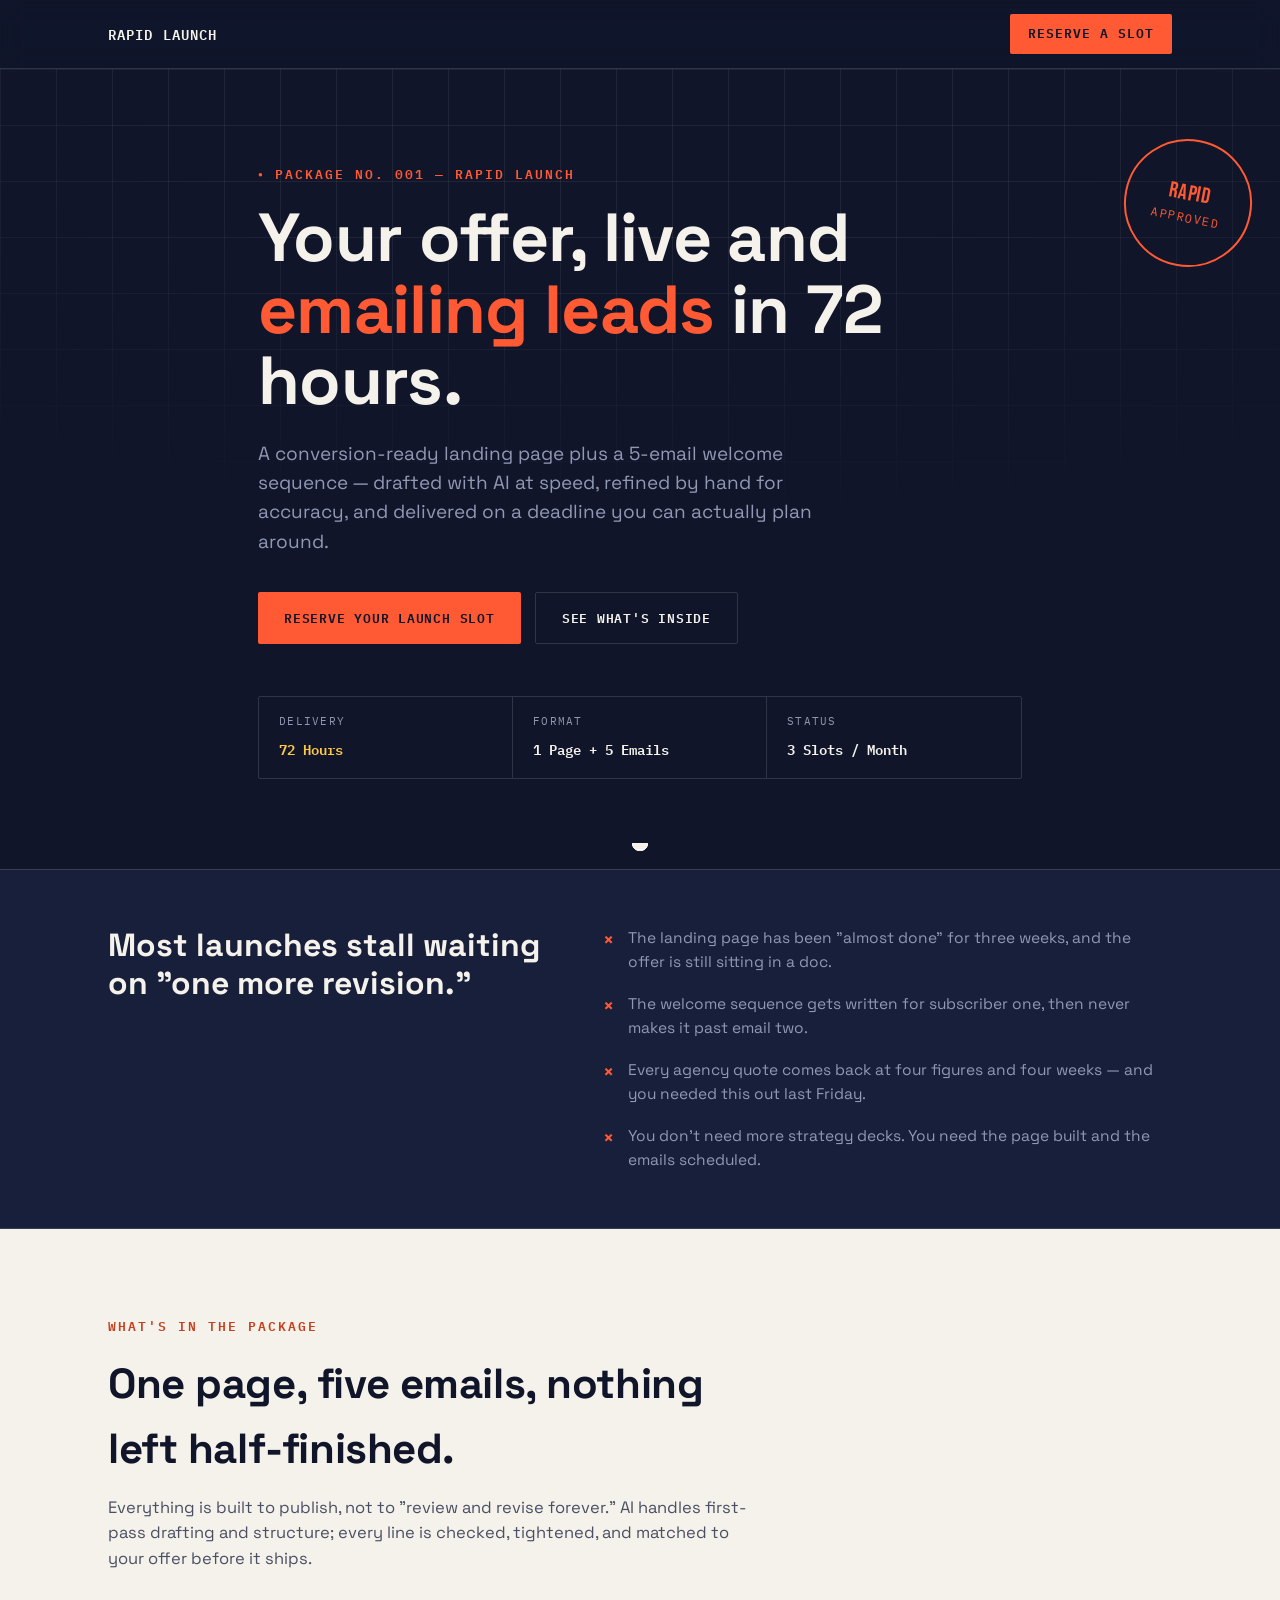
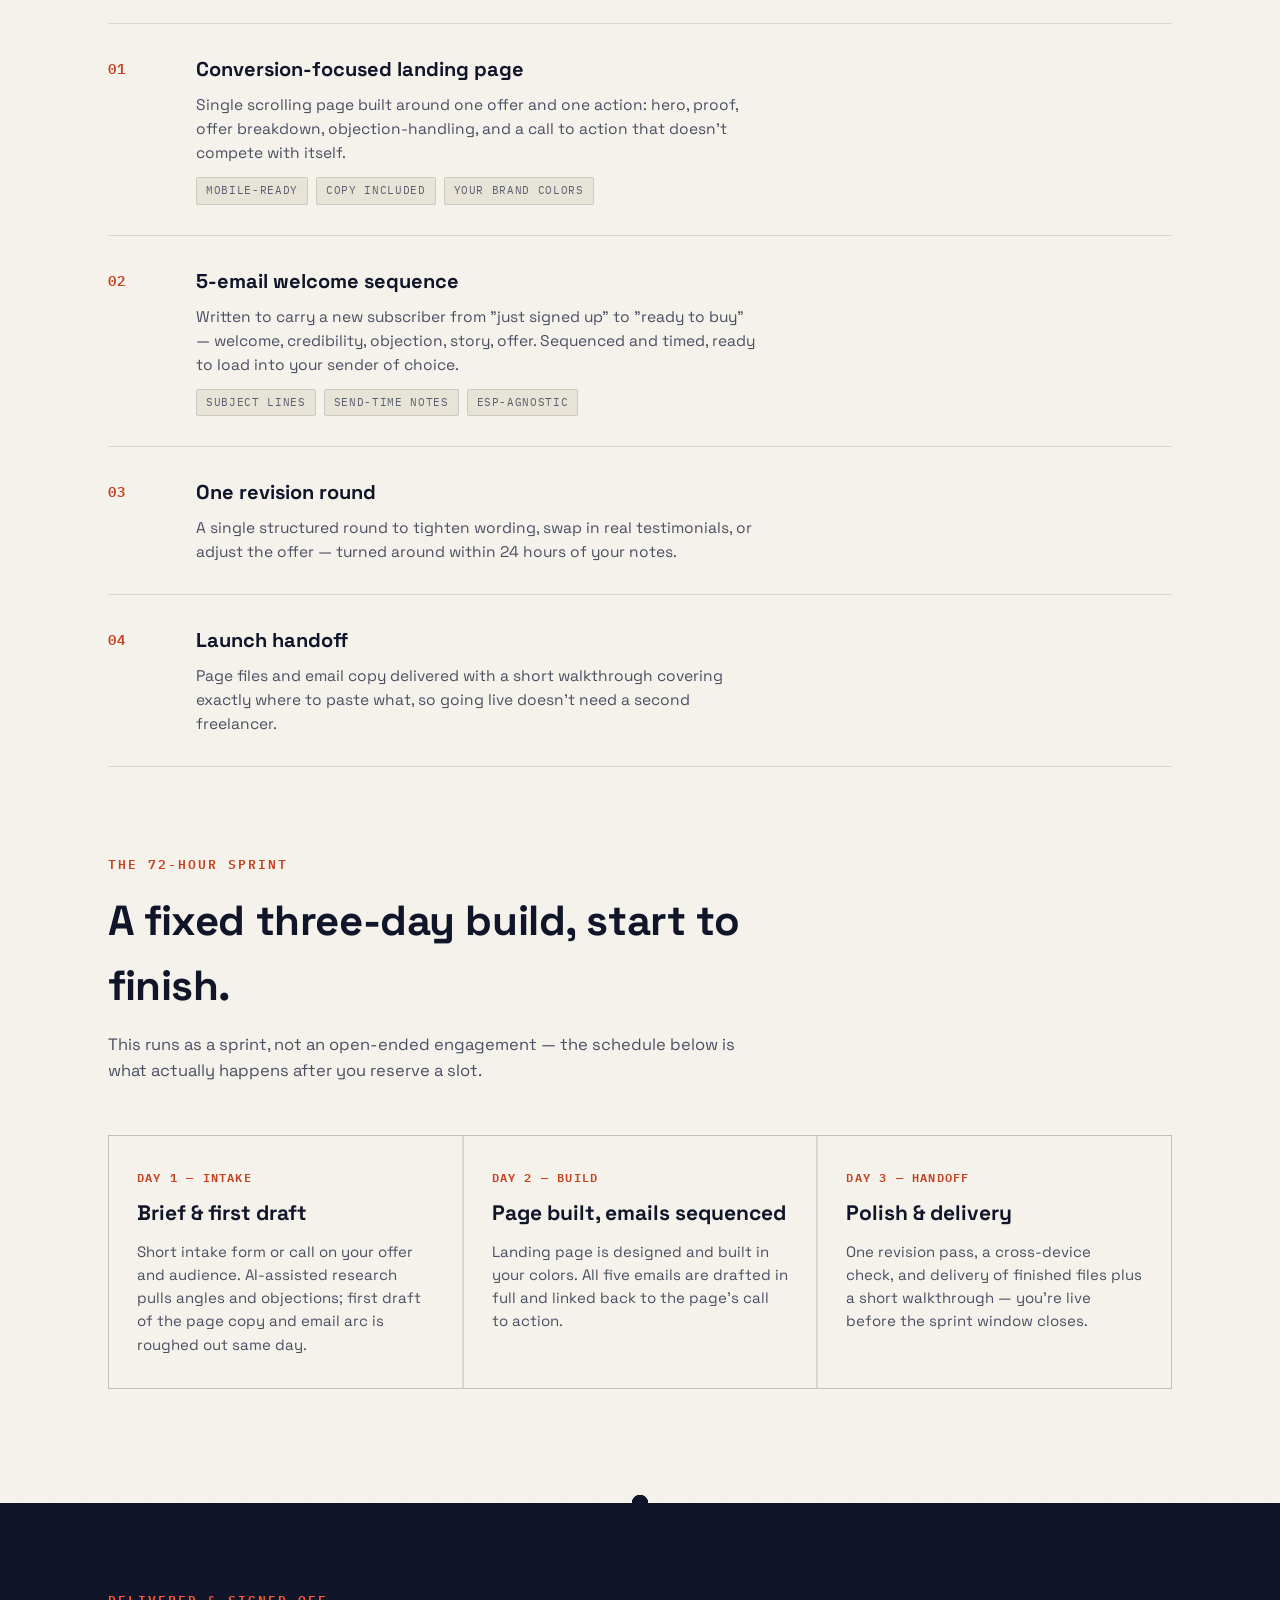
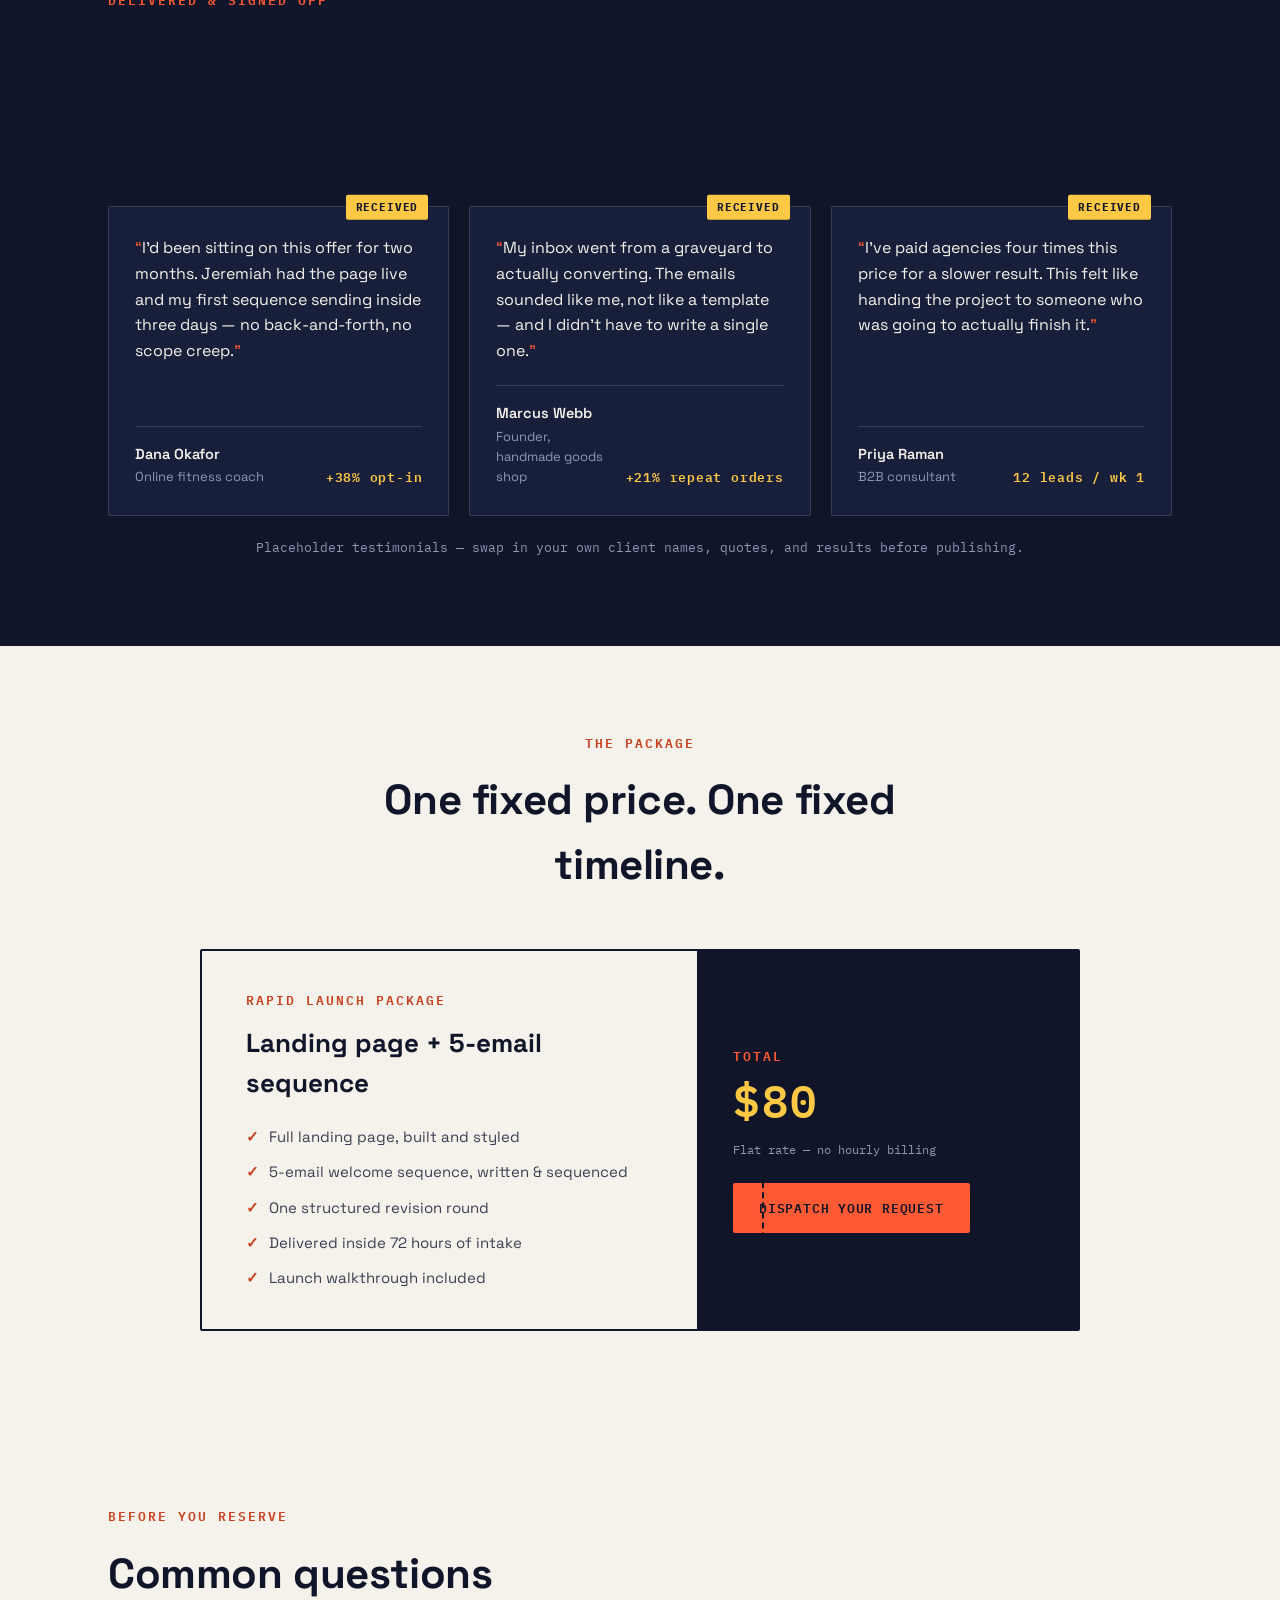
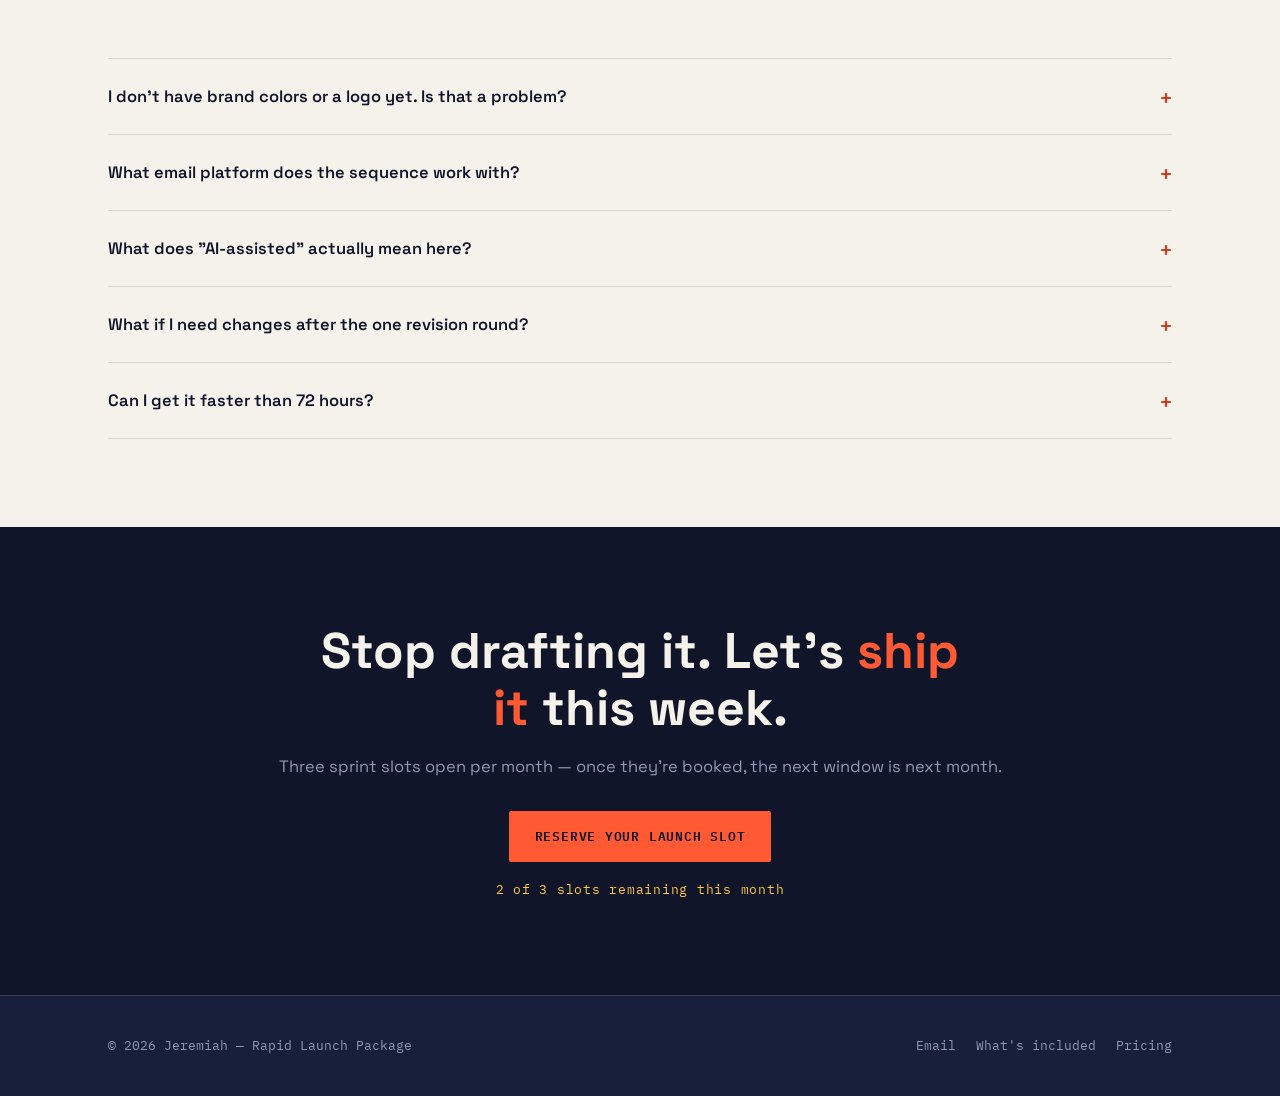
==== commit c7fb1f15: "Add files via upload" ====
--- a/index.html
+++ b/index.html
@@ -792,7 +792,7 @@
       </div>
       <div class="ticket-right">
         <div class="eyebrow">Total</div>
-        <div class="price mono">$1,200</div>
+        <div class="price mono">$80</div>
         <div class="price-note">Flat rate — no hourly billing</div>
         <a href="mailto:j8ominax@gmail.com?subject=Rapid%20Launch%20Package" class="btn-primary btn-focus">Dispatch your request</a>
       </div>
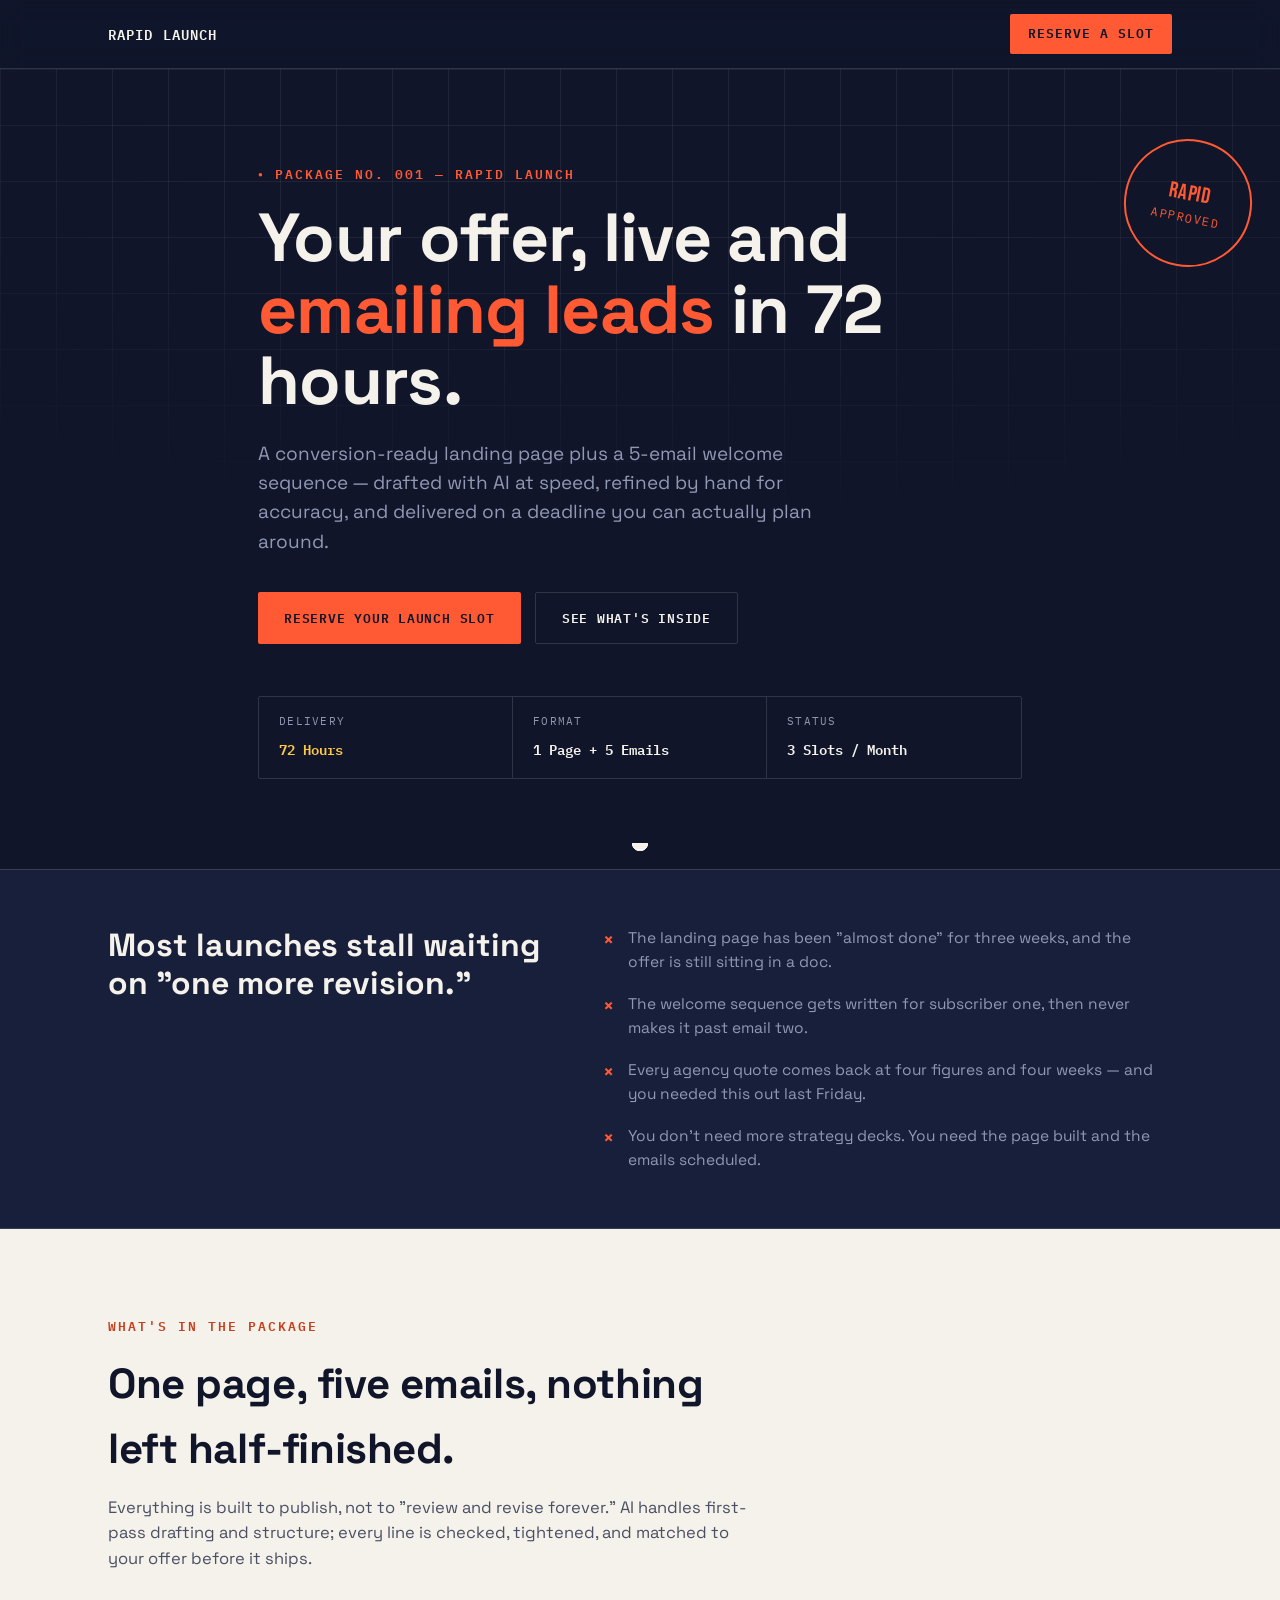
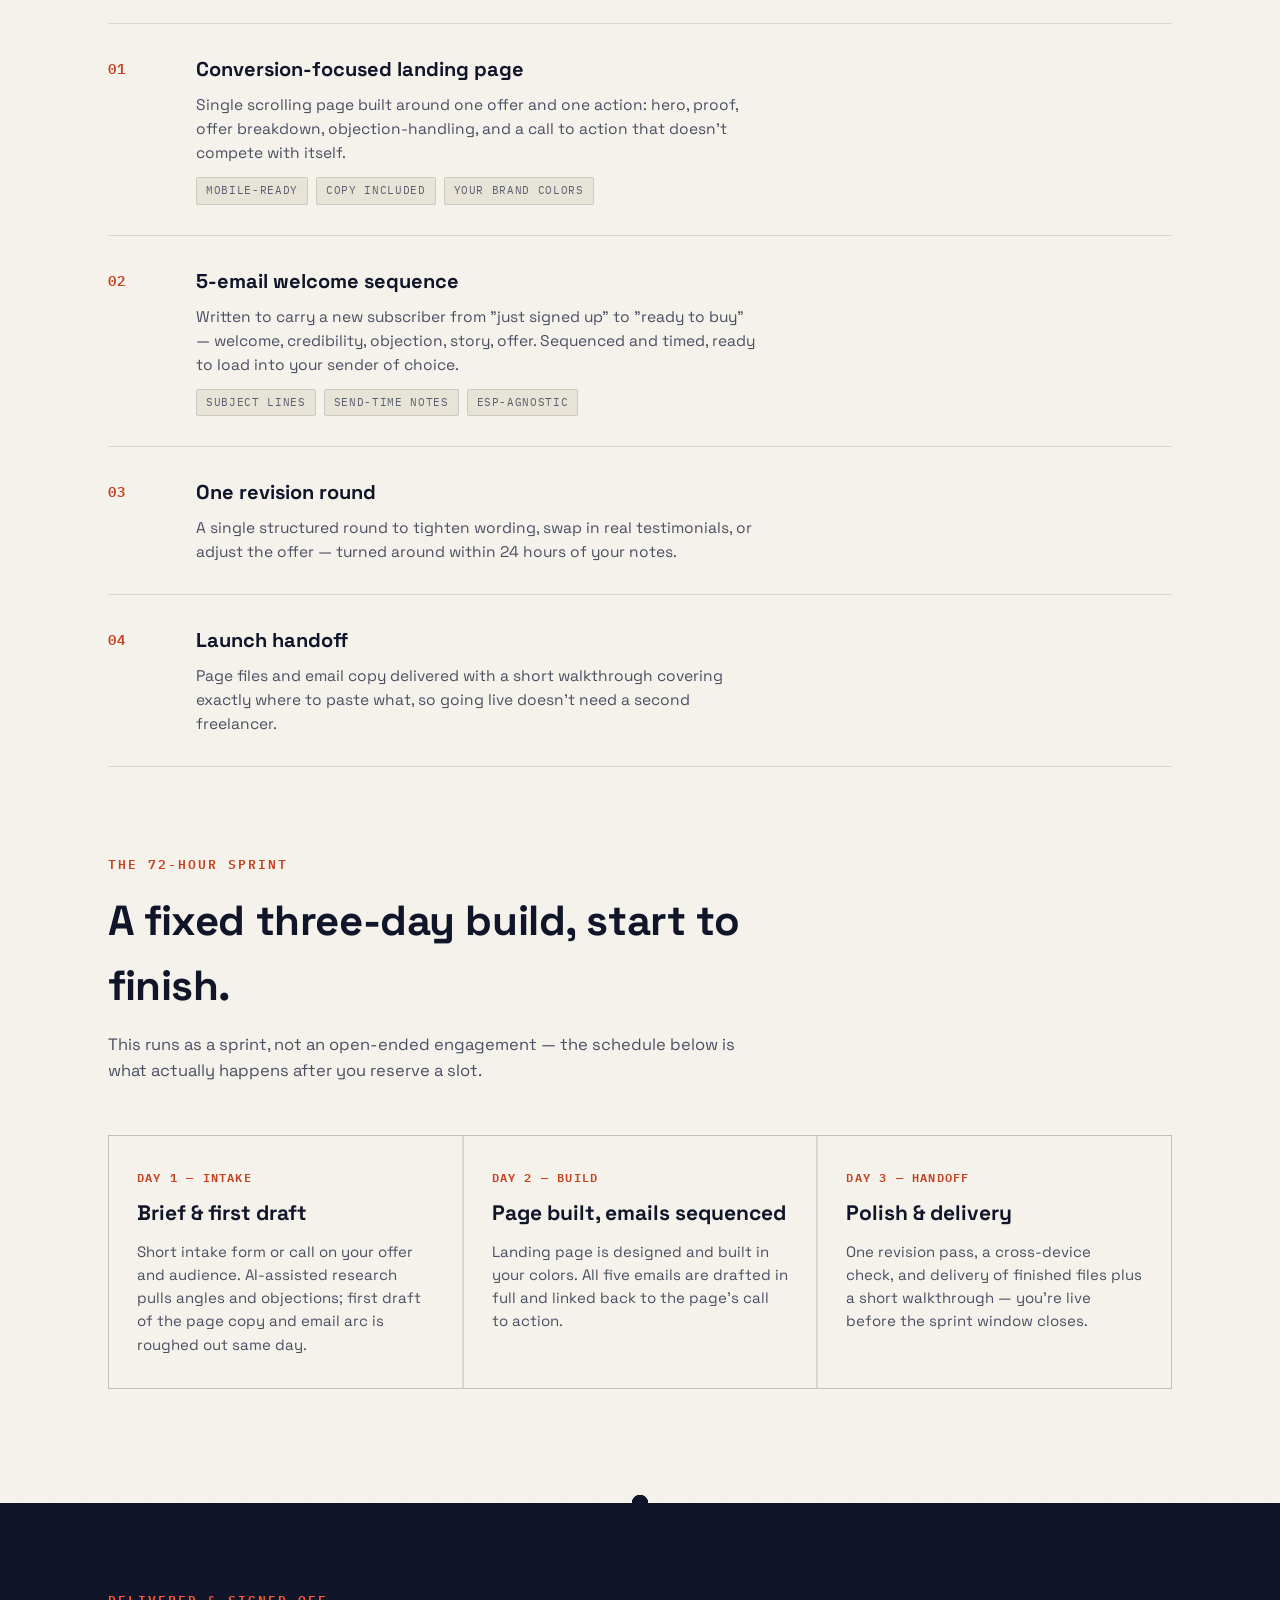
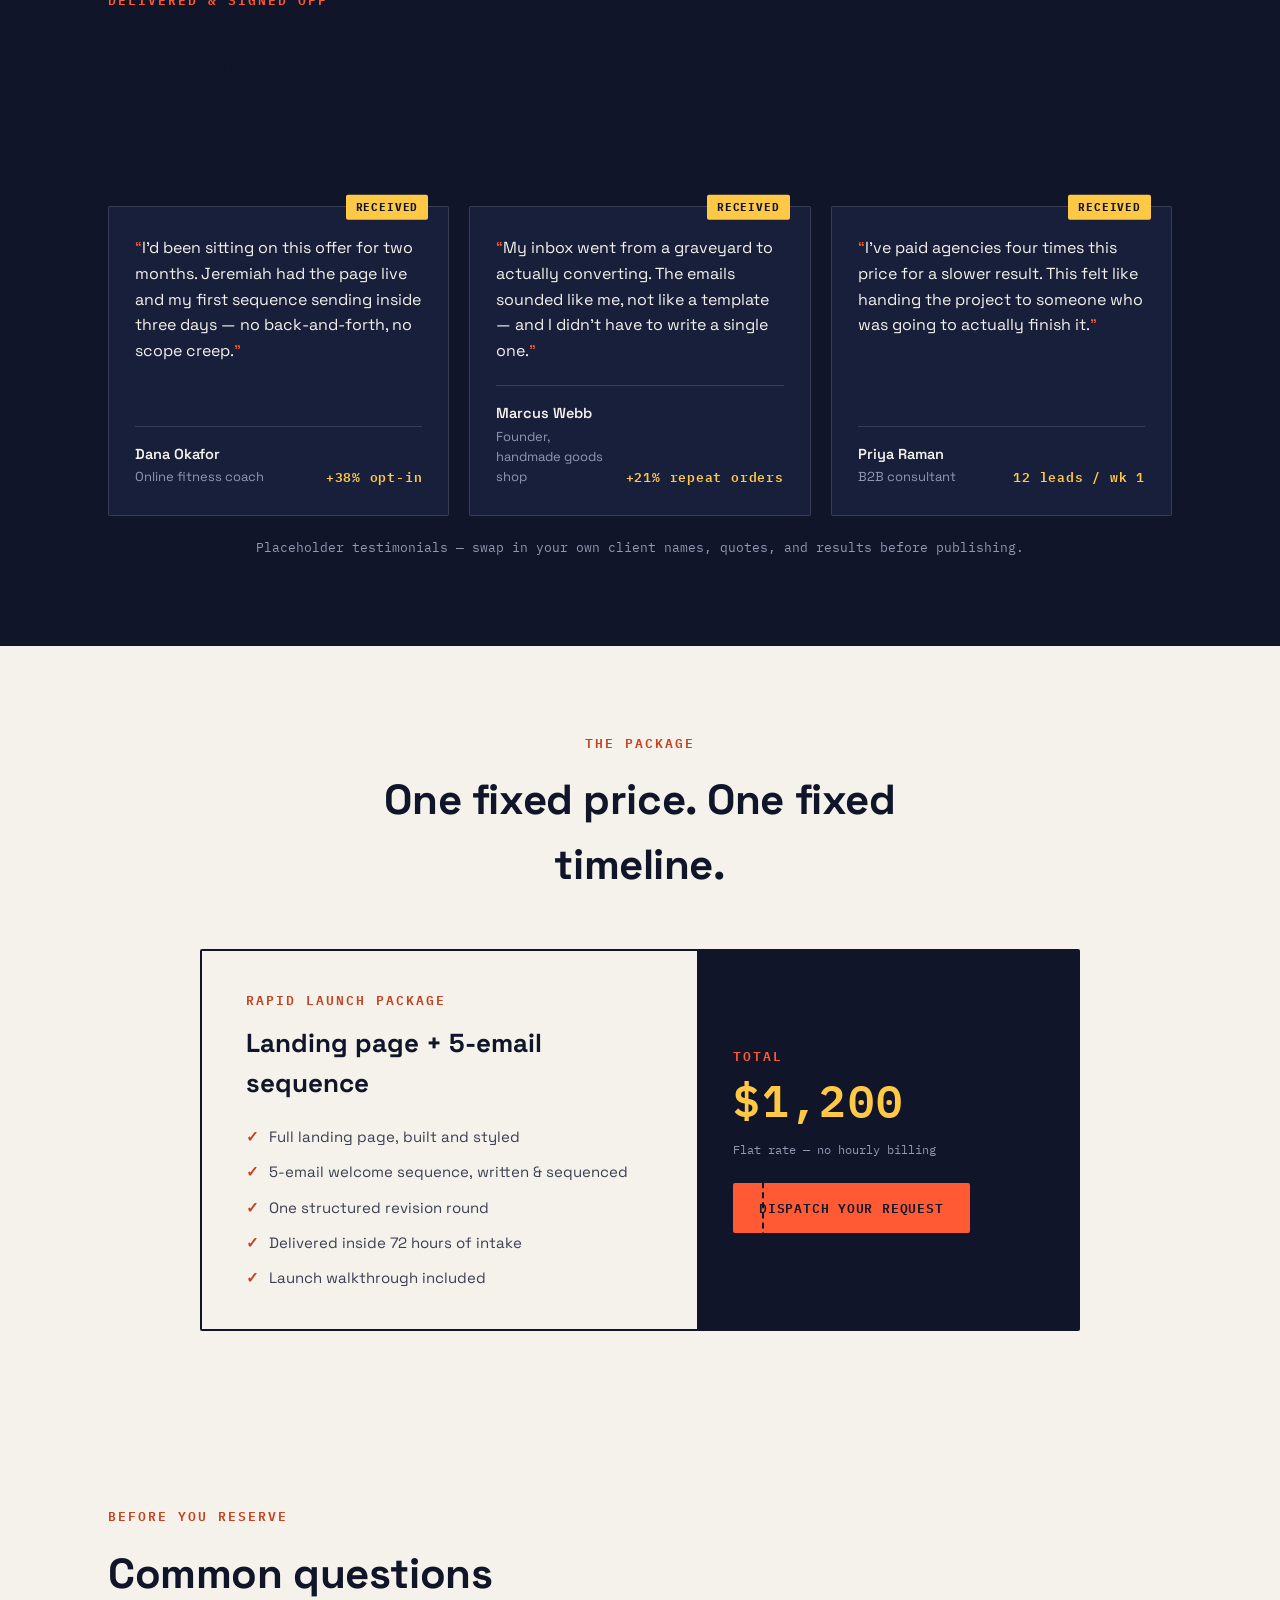
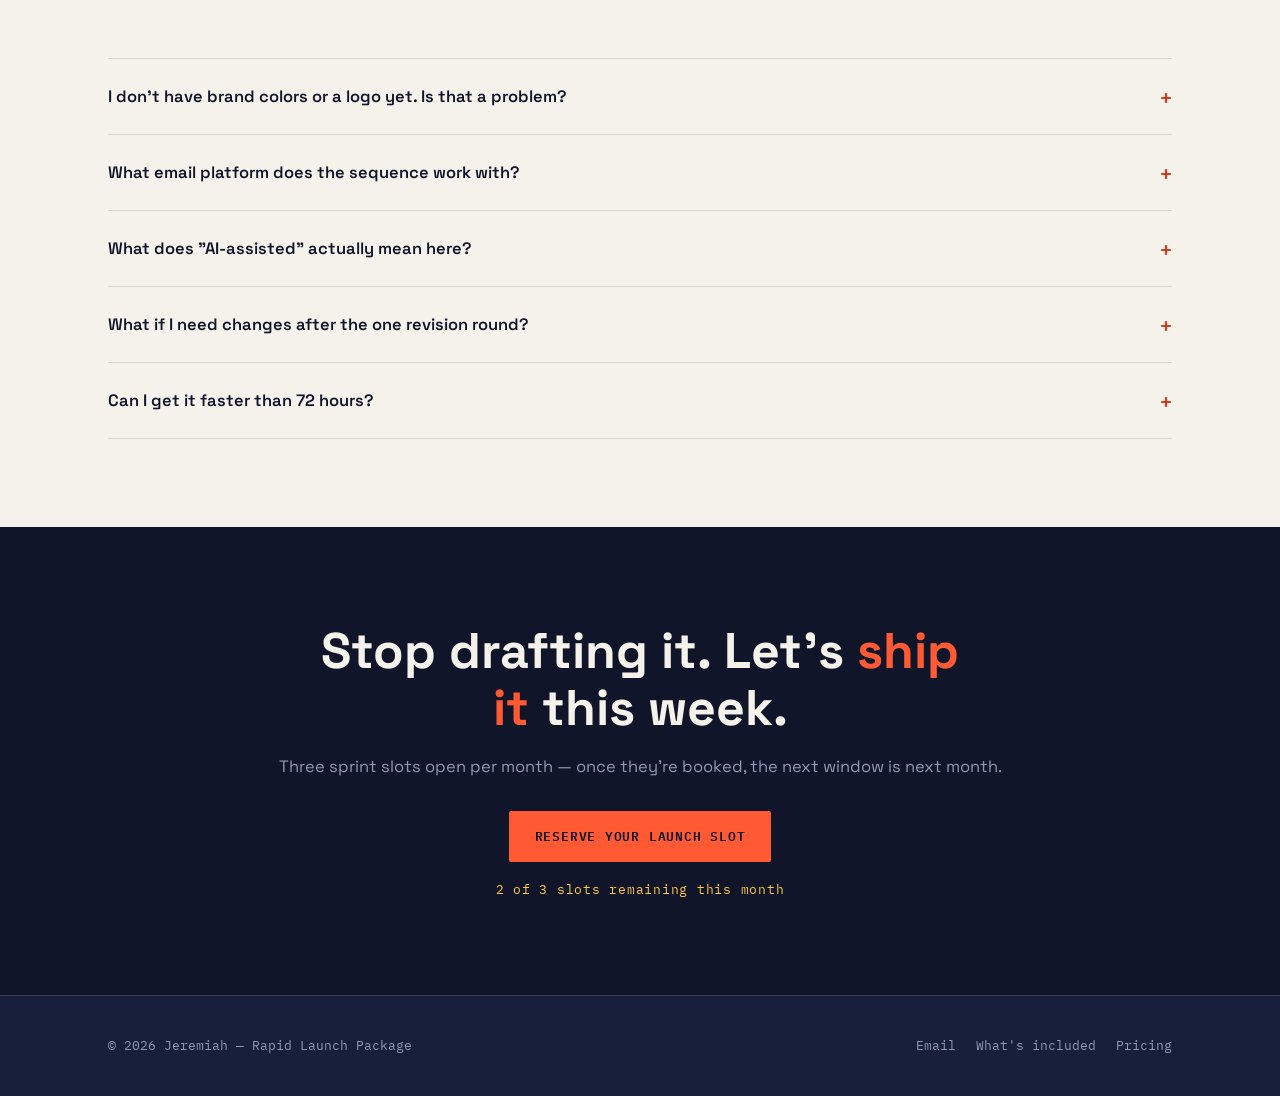
==== commit 206fb9ae: "Add files via upload" ====
--- a/index.html
+++ b/index.html
@@ -792,9 +792,9 @@
       </div>
       <div class="ticket-right">
         <div class="eyebrow">Total</div>
-        <div class="price mono">$80</div>
+        <div class="price mono">$1,200</div>
         <div class="price-note">Flat rate — no hourly billing</div>
-        <a href="mailto:j8ominax@gmail.com?subject=Rapid%20Launch%20Package" class="btn-primary btn-focus">Dispatch your request</a>
+        <a href="mailto:rapidlaunchinfo@gmail.com?subject=Rapid%20Launch%20Package" class="btn-primary btn-focus">Dispatch your request</a>
       </div>
     </div>
   </div>
@@ -836,7 +836,7 @@
     <h2>Stop drafting it. Let's <em>ship it</em> this week.</h2>
     <p>Three sprint slots open per month — once they're booked, the next window is next month.</p>
     <div class="hero-ctas">
-      <a href="mailto:j8ominax@gmail.com?subject=Rapid%20Launch%20Package" class="btn-primary btn-focus">Reserve your launch slot</a>
+      <a href="mailto:rapidlaunchinfo@gmail.com?subject=Rapid%20Launch%20Package" class="btn-primary btn-focus">Reserve your launch slot</a>
     </div>
     <div class="slots mono">2 of 3 slots remaining this month</div>
   </div>
@@ -846,7 +846,7 @@
   <div class="wrap">
     <div class="f-mark">© 2026 Jeremiah — Rapid Launch Package</div>
     <div class="f-links">
-      <a href="mailto:j8ominax@gmail.com">Email</a>
+      <a href="mailto:rapidlaunchinfo@gmail.com">Email</a>
       <a href="#contents">What's included</a>
       <a href="#reserve">Pricing</a>
     </div>
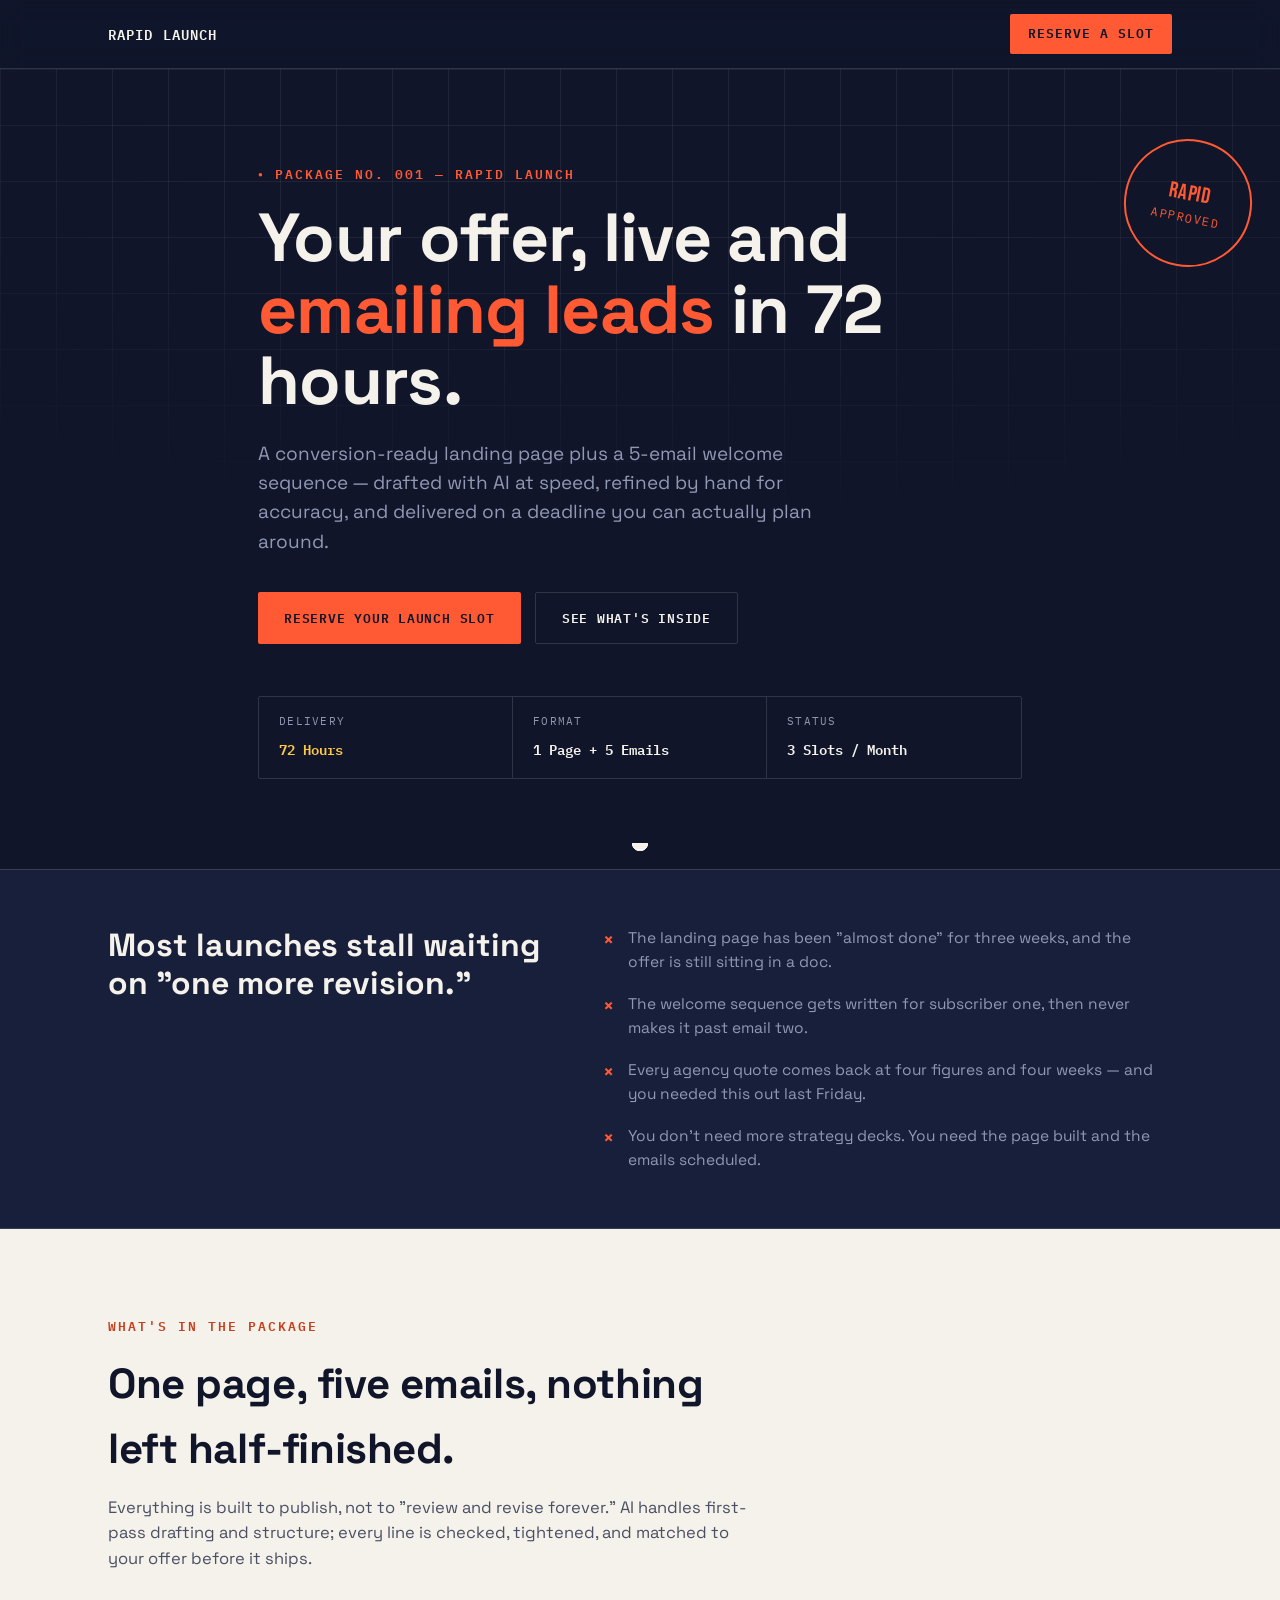
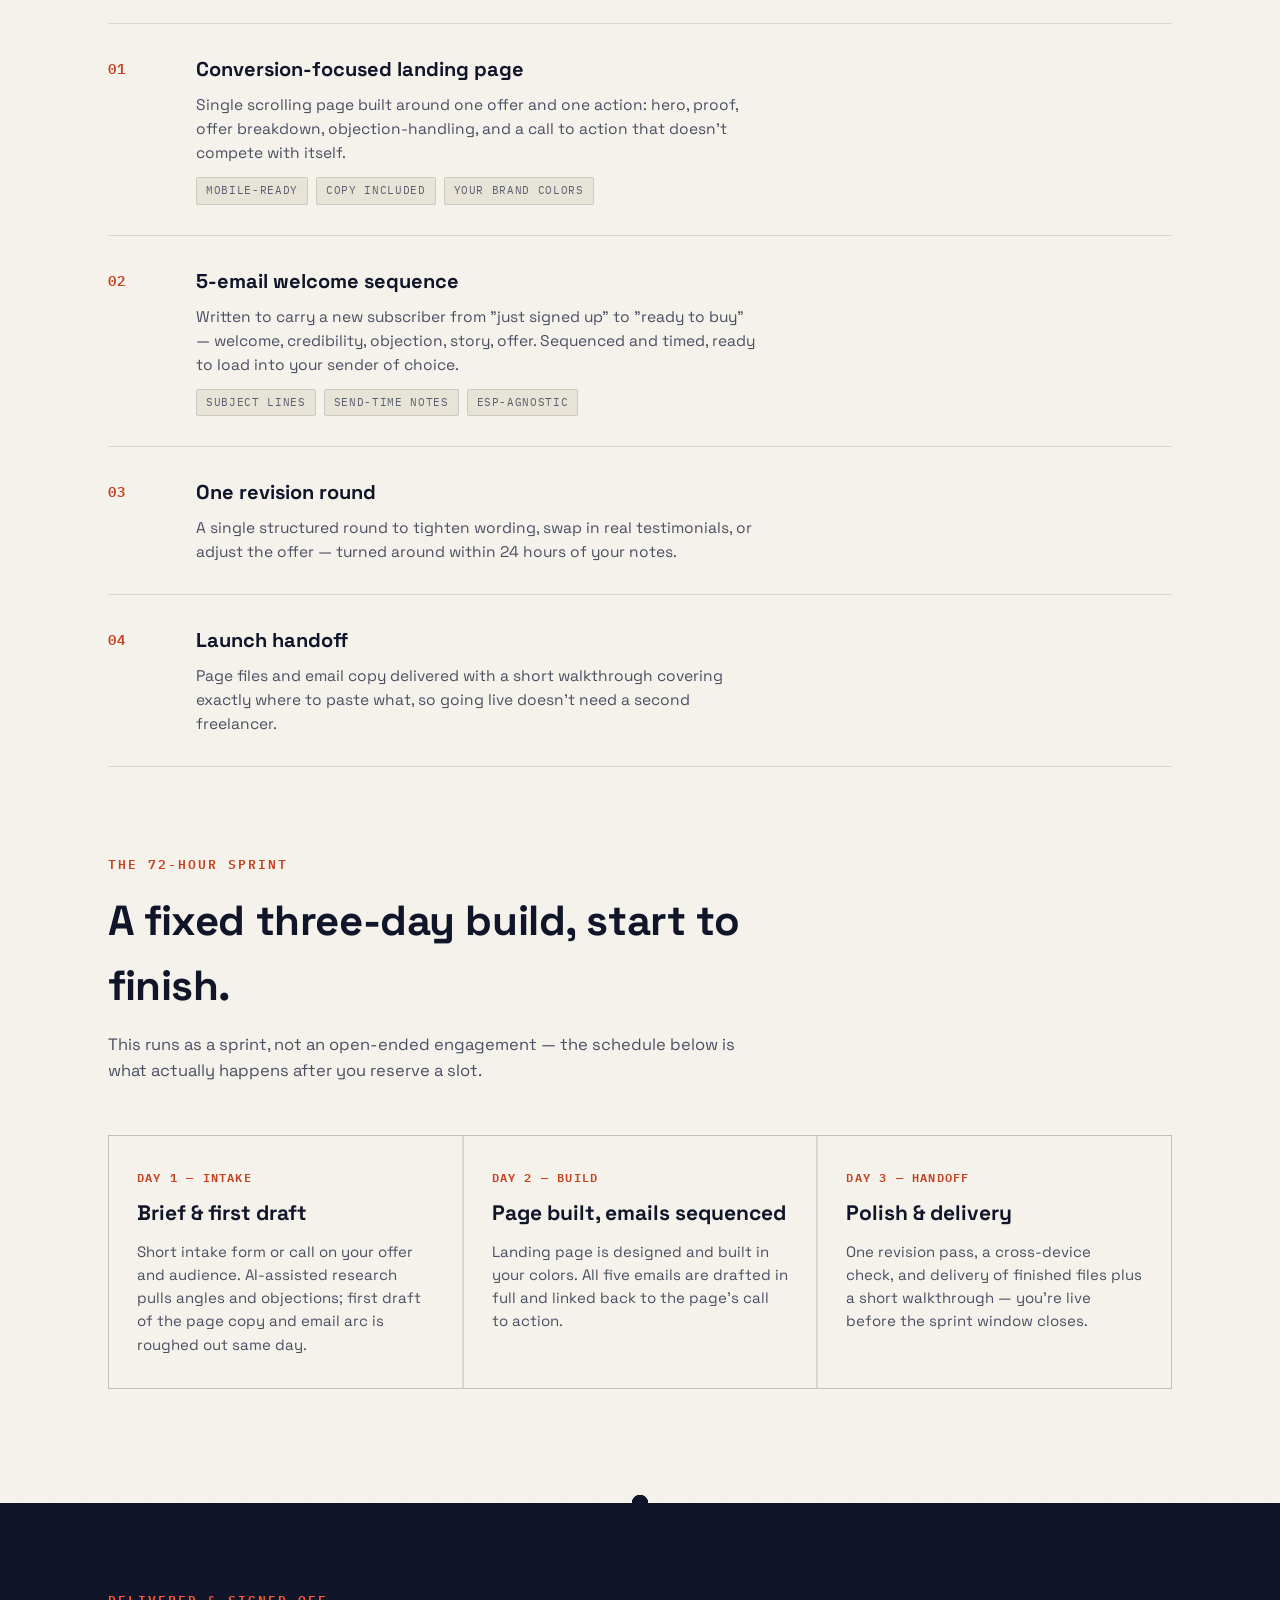
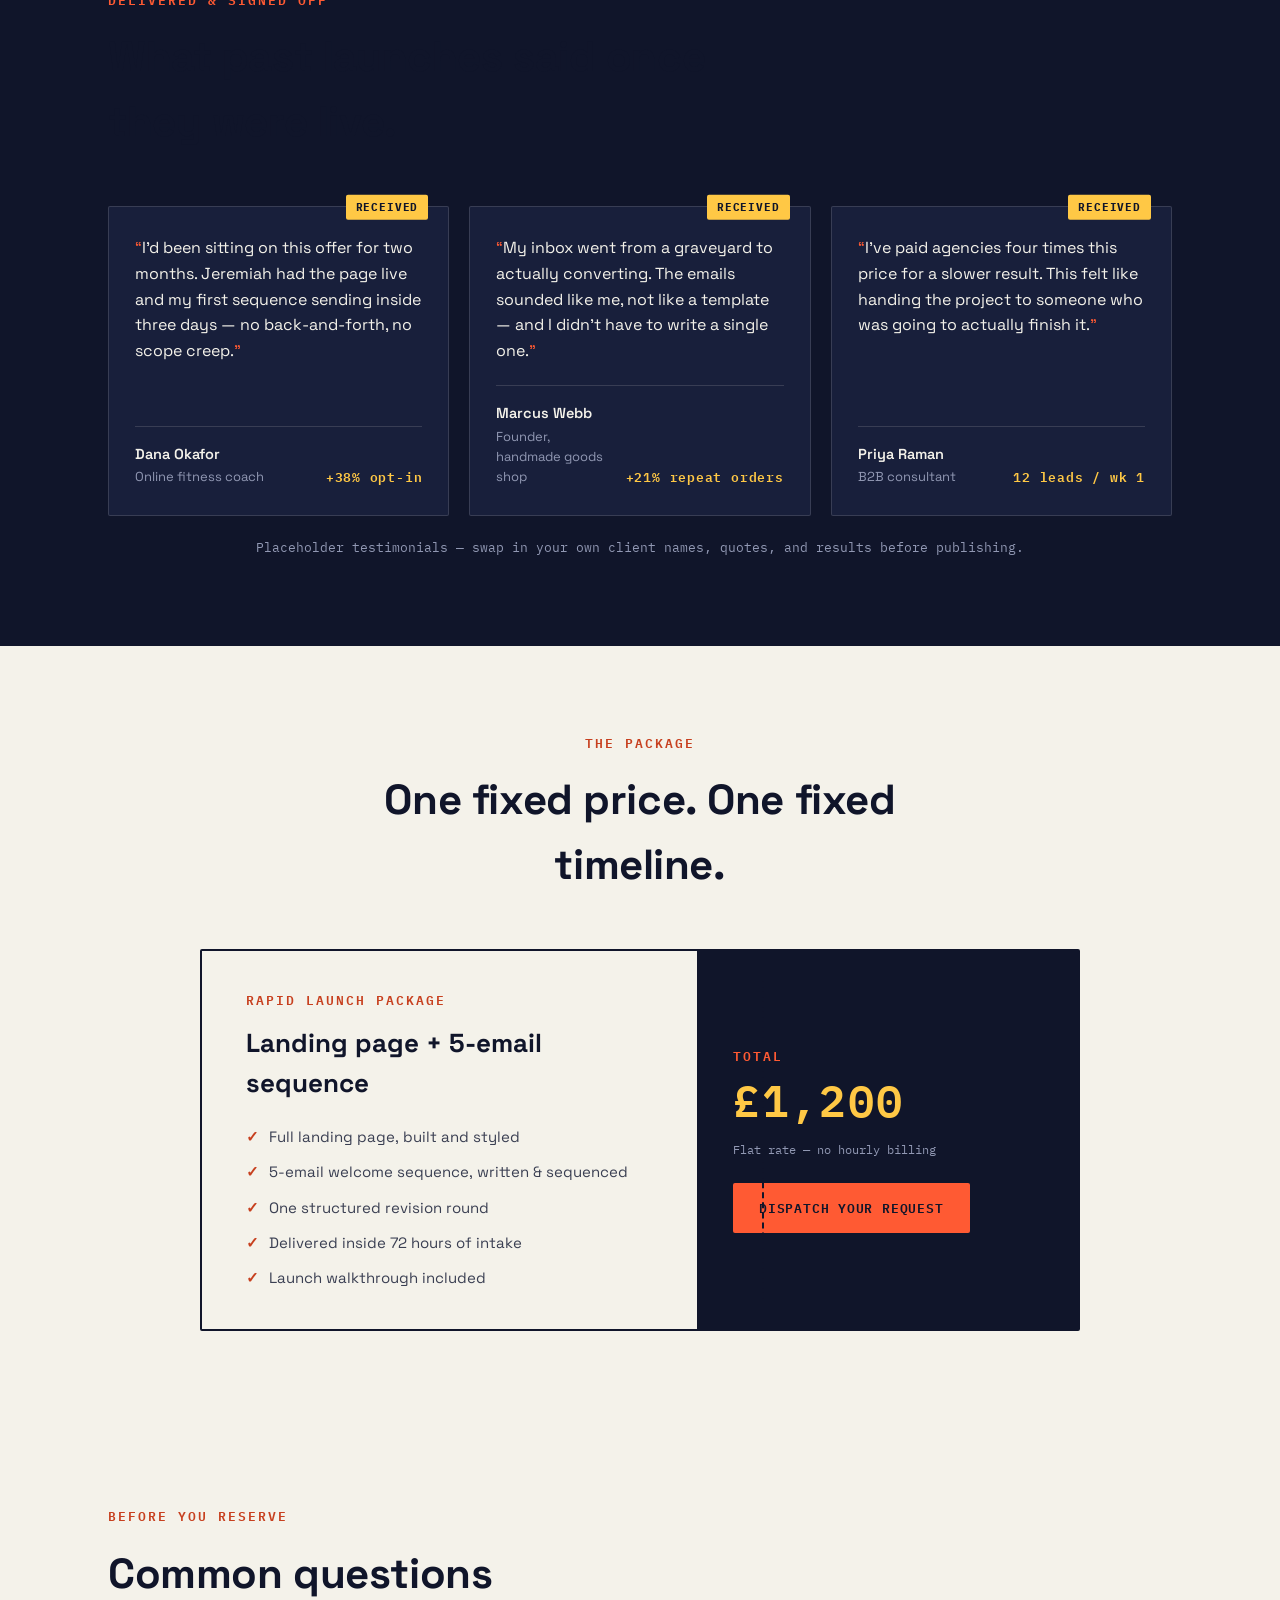
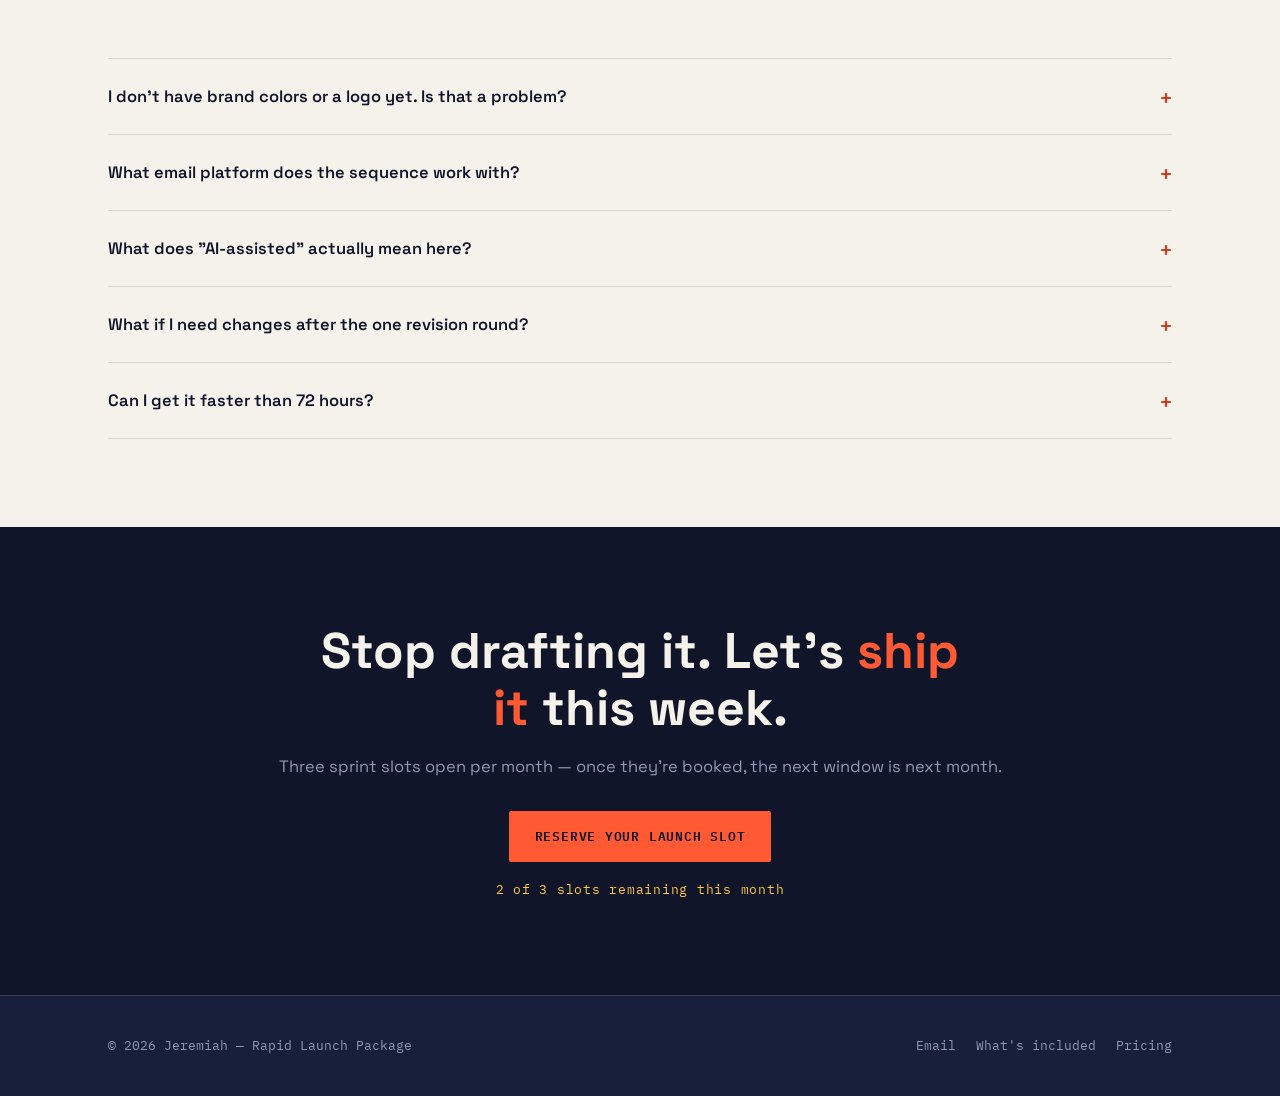
==== commit 0e3c1c9a: "Add files via upload" ====
--- a/index.html
+++ b/index.html
@@ -792,7 +792,7 @@
       </div>
       <div class="ticket-right">
         <div class="eyebrow">Total</div>
-        <div class="price mono">$1,200</div>
+        <div class="price mono">£1,200</div>
         <div class="price-note">Flat rate — no hourly billing</div>
         <a href="mailto:rapidlaunchinfo@gmail.com?subject=Rapid%20Launch%20Package" class="btn-primary btn-focus">Dispatch your request</a>
       </div>
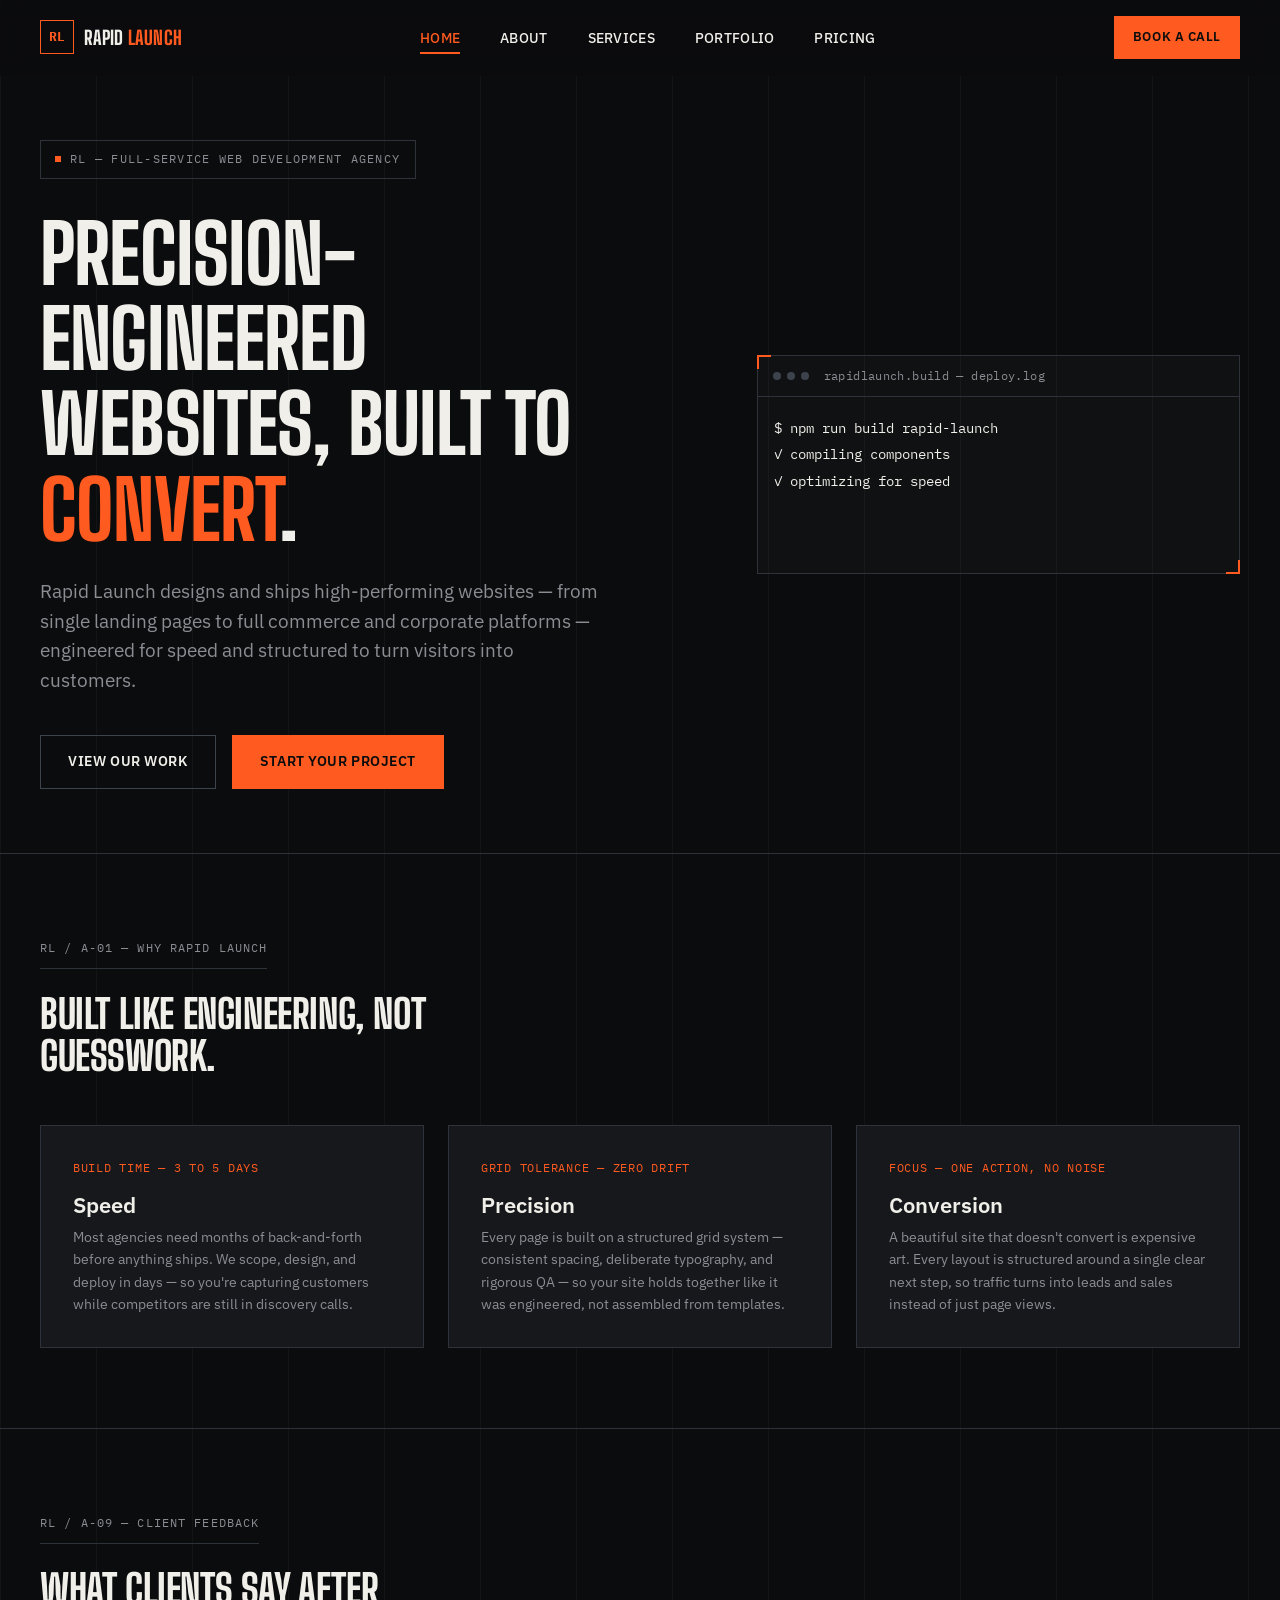
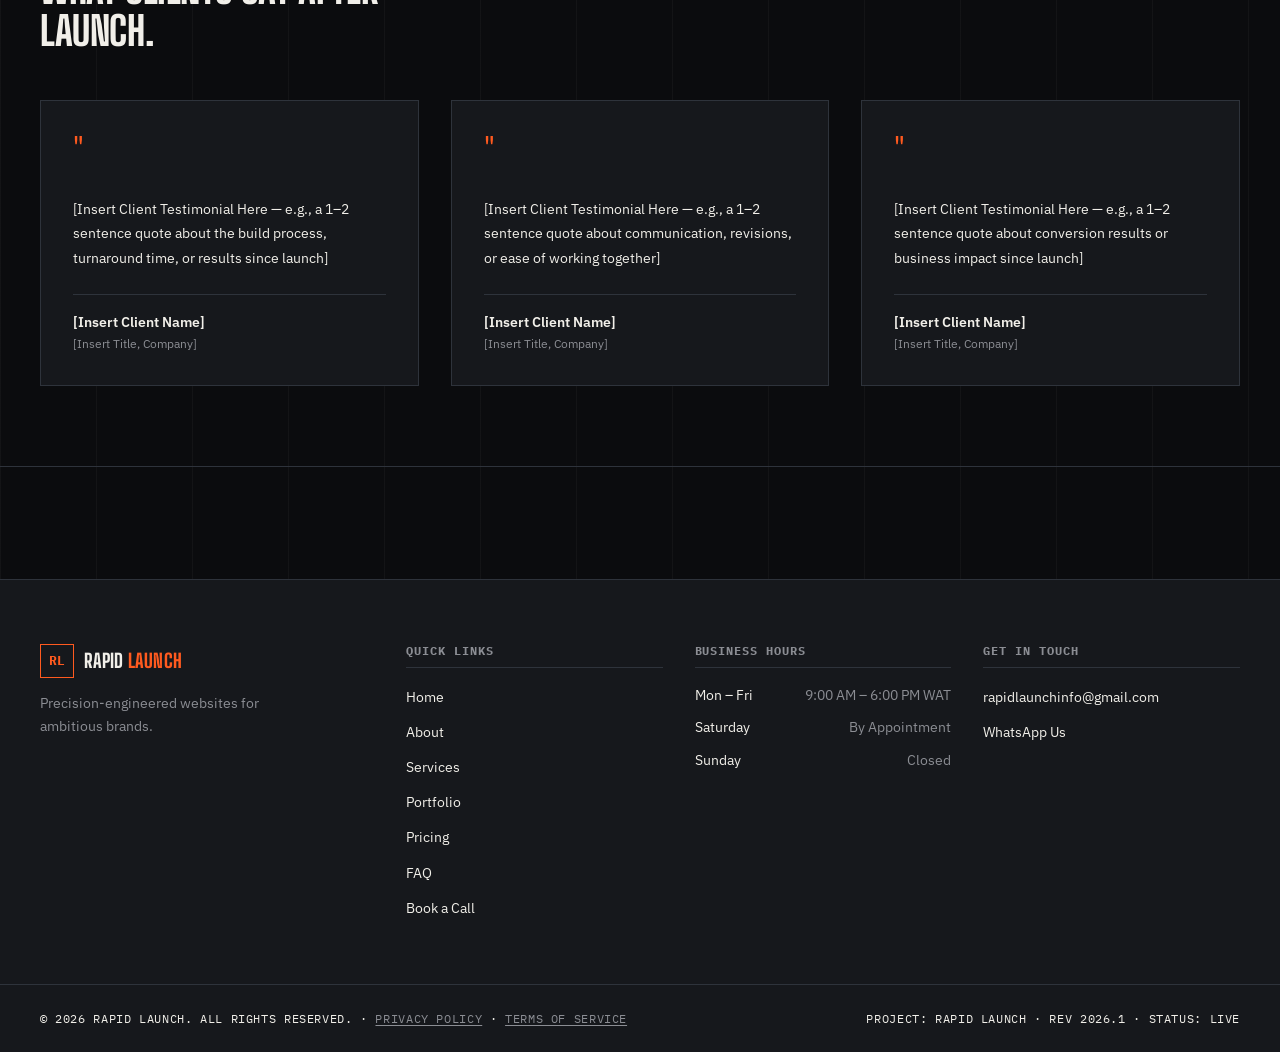
==== commit be0f36ab: "Add files via upload" ====
--- a/index.html
+++ b/index.html
@@ -1,857 +1,221 @@
 <!DOCTYPE html>
 <html lang="en">
 <head>
-<meta charset="UTF-8">
-<meta name="viewport" content="width=device-width, initial-scale=1.0">
-<title>Rapid Launch Package — Landing Page + 5-Email Sequence in 72 Hours</title>
-<link rel="preconnect" href="https://fonts.googleapis.com">
-<link rel="preconnect" href="https://fonts.gstatic.com" crossorigin>
-<link href="https://fonts.googleapis.com/css2?family=Space+Grotesk:wght@400;500;600;700&family=Bebas+Neue&family=IBM+Plex+Mono:wght@400;500;600&display=swap" rel="stylesheet">
-<style>
-  :root{
-    --ink:#10152A;
-    --ink-2:#181F3B;
-    --paper:#F4F2EA;
-    --paper-dim:#E7E3D6;
-    --signal:#FF5A33;
-    --signal-dim:#C7401F;
-    --tape:#FFC845;
-    --slate:#9198B3;
-    --line: rgba(244,242,234,0.14);
-    --line-dark: rgba(16,21,42,0.12);
-    --radius: 2px;
-    --wrap: 1120px;
-  }
-
-  *{ box-sizing:border-box; }
-  html{ scroll-behavior:smooth; }
-  body{
-    margin:0;
-    background:var(--ink);
-    color:var(--paper);
-    font-family:'Space Grotesk', sans-serif;
-    font-size:17px;
-    line-height:1.55;
-    -webkit-font-smoothing:antialiased;
-  }
-  img,svg{ display:block; max-width:100%; }
-  a{ color:inherit; }
-  ul{ margin:0; padding:0; list-style:none; }
-  h1,h2,h3,p{ margin:0; }
-
-  .mono{
-    font-family:'IBM Plex Mono', monospace;
-    letter-spacing:0.06em;
-  }
-  .eyebrow{
-    font-family:'IBM Plex Mono', monospace;
-    font-size:12.5px;
-    letter-spacing:0.16em;
-    text-transform:uppercase;
-    color:var(--signal);
-    font-weight:600;
-  }
-  .eyebrow.on-paper{ color:var(--signal-dim); }
-
-  .wrap{
-    max-width:var(--wrap);
-    margin:0 auto;
-    padding:0 28px;
-  }
-
-  a.btn-focus:focus-visible,
-  button:focus-visible,
-  a:focus-visible,
-  summary:focus-visible{
-    outline:2px solid var(--tape);
-    outline-offset:3px;
-  }
-
-  /* ---------- NAV ---------- */
-  .nav{
-    position:sticky; top:0; z-index:50;
-    background:rgba(16,21,42,0.86);
-    backdrop-filter:blur(10px);
-    border-bottom:1px solid var(--line);
-  }
-  .nav .wrap{
-    display:flex; align-items:center; justify-content:space-between;
-    height:68px;
-  }
-  .nav-mark{
-    font-family:'IBM Plex Mono', monospace;
-    font-size:14px;
-    letter-spacing:0.08em;
-    font-weight:600;
-  }
-  .nav-mark span{ color:var(--signal); }
-  .nav-cta{
-    font-family:'IBM Plex Mono', monospace;
-    font-size:12.5px;
-    letter-spacing:0.08em;
-    text-transform:uppercase;
-    text-decoration:none;
-    color:var(--ink);
-    background:var(--signal);
-    padding:10px 18px;
-    border-radius:var(--radius);
-    font-weight:600;
-    transition:background .15s ease;
-    white-space:nowrap;
-  }
-  .nav-cta:hover{ background:var(--tape); }
-
-  /* ---------- HERO ---------- */
-  .hero{
-    position:relative;
-    padding:96px 0 64px;
-    overflow:hidden;
-  }
-  .hero::before{
-    content:"";
-    position:absolute; inset:0;
-    background-image:
-      linear-gradient(var(--line) 1px, transparent 1px),
-      linear-gradient(90deg, var(--line) 1px, transparent 1px);
-    background-size:56px 56px;
-    mask-image: radial-gradient(ellipse 90% 60% at 50% 0%, black 40%, transparent 100%);
-    opacity:0.5;
-    pointer-events:none;
-  }
-  .hero-inner{ position:relative; z-index:2; max-width:820px; }
-  .hero .eyebrow{ margin-bottom:18px; display:flex; align-items:center; gap:10px; }
-  .hero .eyebrow::before{
-    content:"●";
-    color:var(--signal);
-    font-size:8px;
-    animation:pulse 1.8s ease-in-out infinite;
-  }
-  @keyframes pulse{ 0%,100%{opacity:1;} 50%{opacity:0.25;} }
-
-  .hero h1{
-    font-size:clamp(38px, 5.6vw, 68px);
-    font-weight:700;
-    line-height:1.05;
-    letter-spacing:-0.01em;
-  }
-  .hero h1 em{
-    font-style:normal;
-    color:var(--signal);
-  }
-  .hero p.sub{
-    margin-top:22px;
-    font-size:19px;
-    max-width:600px;
-    color:var(--slate);
-  }
-
-  .hero-ctas{
-    margin-top:36px;
-    display:flex; gap:14px; flex-wrap:wrap;
-  }
-  .btn-primary, .btn-secondary{
-    font-family:'IBM Plex Mono', monospace;
-    font-size:13px;
-    letter-spacing:0.06em;
-    text-transform:uppercase;
-    text-decoration:none;
-    font-weight:600;
-    padding:15px 26px;
-    border-radius:var(--radius);
-    display:inline-flex;
-    align-items:center;
-    gap:10px;
-    transition:transform .15s ease, background .15s ease;
-  }
-  .btn-primary{
-    background:var(--signal);
-    color:var(--ink);
-  }
-  .btn-primary:hover{ background:var(--tape); transform:translateY(-1px); }
-  .btn-secondary{
-    background:transparent;
-    color:var(--paper);
-    border:1px solid var(--line);
-  }
-  .btn-secondary:hover{ border-color:var(--paper); }
-
-  /* tracking meta row */
-  .meta-row{
-    margin-top:52px;
-    display:grid;
-    grid-template-columns:repeat(3, 1fr);
-    border:1px solid var(--line);
-    border-radius:var(--radius);
-    overflow:hidden;
-  }
-  .meta-cell{
-    padding:16px 20px;
-    border-right:1px solid var(--line);
-  }
-  .meta-cell:last-child{ border-right:none; }
-  .meta-cell .k{
-    font-family:'IBM Plex Mono', monospace;
-    font-size:10.5px;
-    letter-spacing:0.12em;
-    text-transform:uppercase;
-    color:var(--slate);
-    display:block;
-    margin-bottom:6px;
-  }
-  .meta-cell .v{
-    font-family:'IBM Plex Mono', monospace;
-    font-size:14px;
-    font-weight:600;
-    color:var(--paper);
-  }
-  .meta-cell .v.tape{ color:var(--tape); }
-
-  /* stamp */
-  .stamp{
-    position:absolute;
-    top:70px; right:28px;
-    width:128px; height:128px;
-    border:2.5px solid var(--signal);
-    border-radius:50%;
-    display:none;
-    align-items:center;
-    justify-content:center;
-    text-align:center;
-    transform:rotate(11deg);
-    color:var(--signal);
-    font-family:'Bebas Neue', sans-serif;
-    letter-spacing:0.04em;
-    line-height:1.15;
-    z-index:3;
-  }
-  .stamp .l1{ font-size:22px; }
-  .stamp .l2{ font-size:12px; font-family:'IBM Plex Mono', monospace; letter-spacing:0.14em; margin-top:4px; }
-  @media (min-width:760px){ .stamp{ display:flex; } }
-
-  /* ---------- PERFORATION DIVIDER (signature element) ---------- */
-  .perf{
-    height:26px;
-    position:relative;
-    background:var(--ink);
-  }
-  .perf.to-paper{ background-image: radial-gradient(circle 8px at 50% 100%, var(--ink) 8px, var(--paper) 8.5px); }
-  .perf.to-ink{ background-color:var(--paper); background-image: radial-gradient(circle 8px at 50% 0%, var(--paper) 8px, var(--ink) 8.5px); }
-  .perf-row{
-    position:absolute; left:0; right:0; bottom:0;
-    height:26px;
-    background-repeat:repeat-x;
-    background-size:32px 26px;
-  }
-  .perf.to-paper .perf-row{ background-image: radial-gradient(circle 6px at 16px 26px, var(--paper) 6px, transparent 6.5px); }
-  .perf.to-ink .perf-row{ top:0; bottom:auto; background-image: radial-gradient(circle 6px at 16px 0px, var(--ink) 6px, transparent 6.5px); }
-
-  /* ---------- PROBLEM STRIP ---------- */
-  .problem{
-    background:var(--ink-2);
-    padding:56px 0;
-    border-top:1px solid var(--line);
-    border-bottom:1px solid var(--line);
-  }
-  .problem .grid{
-    display:grid;
-    grid-template-columns: 1.1fr 1.4fr;
-    gap:48px;
-    align-items:start;
-  }
-  .problem h2{
-    font-size:clamp(24px,3vw,32px);
-    font-weight:700;
-    line-height:1.2;
-  }
-  .problem-list{ display:grid; gap:18px; }
-  .problem-list li{
-    display:flex; gap:14px;
-    color:var(--slate);
-    font-size:15.5px;
-  }
-  .problem-list li::before{
-    content:"×";
-    color:var(--signal);
-    font-weight:700;
-    font-size:18px;
-    flex:none;
-  }
-  @media (max-width:760px){ .problem .grid{ grid-template-columns:1fr; gap:24px; } }
-
-  /* ---------- SECTIONS on paper ---------- */
-  .on-paper{ background:var(--paper); color:var(--ink); }
-  .section{ padding:88px 0; }
-  .section-head{ max-width:640px; margin-bottom:52px; }
-  .section-head .eyebrow{ margin-bottom:14px; }
-  .section-head h2{
-    font-size:clamp(28px,4vw,42px);
-    font-weight:700;
-    letter-spacing:-0.01em;
-    color:var(--ink);
-  }
-  .section-head p{
-    margin-top:14px;
-    color:#4A4F63;
-    font-size:16.5px;
-  }
-
-  /* manifest / contents list */
-  .manifest{
-    border-top:1px solid var(--line-dark);
-  }
-  .manifest-item{
-    display:grid;
-    grid-template-columns:64px 1fr;
-    gap:24px;
-    padding:30px 0;
-    border-bottom:1px solid var(--line-dark);
-  }
-  .manifest-item .num{
-    font-family:'IBM Plex Mono', monospace;
-    font-size:14px;
-    color:var(--signal-dim);
-    font-weight:600;
-    padding-top:3px;
-  }
-  .manifest-item h3{
-    font-size:20px;
-    font-weight:700;
-  }
-  .manifest-item p{
-    margin-top:8px;
-    color:#4A4F63;
-    font-size:15.5px;
-    max-width:560px;
-  }
-  .manifest-item .tags{
-    margin-top:12px;
-    display:flex; gap:8px; flex-wrap:wrap;
-  }
-  .manifest-item .tag{
-    font-family:'IBM Plex Mono', monospace;
-    font-size:11px;
-    letter-spacing:0.06em;
-    text-transform:uppercase;
-    background:var(--paper-dim);
-    border:1px solid var(--line-dark);
-    padding:4px 9px;
-    border-radius:var(--radius);
-    color:#5A5F72;
-  }
-
-  /* ---------- TIMELINE (real sequence: Day 1/2/3) ---------- */
-  .timeline{
-    display:grid;
-    grid-template-columns:repeat(3, 1fr);
-    gap:2px;
-    background:var(--line-dark);
-    border:1px solid var(--line-dark);
-  }
-  .day{
-    background:var(--paper);
-    padding:32px 28px;
-  }
-  .day .day-label{
-    font-family:'IBM Plex Mono', monospace;
-    font-size:12px;
-    letter-spacing:0.1em;
-    text-transform:uppercase;
-    color:var(--signal-dim);
-    font-weight:600;
-  }
-  .day h3{
-    margin-top:10px;
-    font-size:21px;
-    font-weight:700;
-  }
-  .day p{
-    margin-top:10px;
-    font-size:15px;
-    color:#4A4F63;
-  }
-  @media (max-width:820px){ .timeline{ grid-template-columns:1fr; } }
-
-  /* ---------- TESTIMONIALS ---------- */
-  .testimonials-wrap{ background:var(--ink); color:var(--paper); }
-  .testi-grid{
-    display:grid;
-    grid-template-columns:repeat(3, 1fr);
-    gap:20px;
-  }
-  .testi-card{
-    border:1px solid var(--line);
-    border-radius:var(--radius);
-    padding:28px 26px;
-    background:var(--ink-2);
-    position:relative;
-    display:flex;
-    flex-direction:column;
-    height:100%;
-  }
-  .testi-card .receipt-tag{
-    position:absolute; top:0; right:20px;
-    transform:translateY(-50%);
-    background:var(--tape);
-    color:var(--ink);
-    font-family:'IBM Plex Mono', monospace;
-    font-size:10.5px;
-    letter-spacing:0.08em;
-    text-transform:uppercase;
-    font-weight:700;
-    padding:4px 10px;
-    border-radius:var(--radius);
-  }
-  .testi-card .quote{
-    font-size:16px;
-    line-height:1.6;
-    flex:1;
-  }
-  .testi-card .quote::before{ content:"“"; color:var(--signal); }
-  .testi-card .quote::after{ content:"”"; color:var(--signal); }
-  .testi-foot{
-    margin-top:22px;
-    padding-top:16px;
-    border-top:1px solid var(--line);
-    display:flex;
-    justify-content:space-between;
-    align-items:flex-end;
-    gap:10px;
-  }
-  .testi-foot .who{ font-weight:600; font-size:14.5px; }
-  .testi-foot .role{ font-size:13px; color:var(--slate); margin-top:2px; }
-  .testi-foot .stat{
-    font-family:'IBM Plex Mono', monospace;
-    font-size:13px;
-    color:var(--tape);
-    font-weight:600;
-    white-space:nowrap;
-  }
-  .testi-note{
-    margin-top:22px;
-    font-family:'IBM Plex Mono', monospace;
-    font-size:12.5px;
-    color:var(--slate);
-    text-align:center;
-  }
-  @media (max-width:900px){ .testi-grid{ grid-template-columns:1fr; } }
-
-  /* ---------- PRICING TICKET ---------- */
-  .pricing-wrap{ background:var(--paper); color:var(--ink); }
-  .ticket{
-    border:2px solid var(--ink);
-    border-radius:var(--radius);
-    display:grid;
-    grid-template-columns:1.3fr 1fr;
-    max-width:880px;
-    margin:0 auto;
-    position:relative;
-    background:var(--paper);
-  }
-  .ticket::before{
-    content:"";
-    position:absolute;
-    top:0; bottom:0; left:63.9%;
-    width:0;
-    border-left:2px dashed var(--ink);
-  }
-  .ticket-left{ padding:40px 44px; }
-  .ticket-right{
-    padding:40px 36px;
-    display:flex; flex-direction:column;
-    justify-content:center;
-    align-items:flex-start;
-    background:var(--ink);
-    color:var(--paper);
-  }
-  .ticket-left h3{
-    font-size:26px;
-    font-weight:700;
-  }
-  .ticket-left .eyebrow{ margin-bottom:12px; }
-  .ticket-list{ margin-top:22px; display:grid; gap:12px; }
-  .ticket-list li{
-    display:flex; gap:10px;
-    font-size:15px;
-    color:#3A3F52;
-  }
-  .ticket-list li::before{
-    content:"✓";
-    color:var(--signal-dim);
-    font-weight:700;
-    flex:none;
-  }
-  .price{
-    font-family:'IBM Plex Mono', monospace;
-    font-size:44px;
-    font-weight:600;
-    color:var(--tape);
-  }
-  .price-note{
-    font-family:'IBM Plex Mono', monospace;
-    font-size:12px;
-    color:var(--slate);
-    margin-top:6px;
-  }
-  .ticket-right .btn-primary{ margin-top:24px; }
-  @media (max-width:760px){
-    .ticket{ grid-template-columns:1fr; }
-    .ticket::before{ display:none; }
-  }
-
-  /* ---------- FAQ ---------- */
-  .faq-wrap{ background:var(--paper); color:var(--ink); }
-  .faq-list{ border-top:1px solid var(--line-dark); }
-  details{
-    border-bottom:1px solid var(--line-dark);
-    padding:22px 0;
-  }
-  summary{
-    cursor:pointer;
-    list-style:none;
-    display:flex;
-    justify-content:space-between;
-    align-items:center;
-    gap:16px;
-    font-weight:600;
-    font-size:16.5px;
-  }
-  summary::-webkit-details-marker{ display:none; }
-  summary::after{
-    content:"+";
-    font-family:'IBM Plex Mono', monospace;
-    font-size:20px;
-    color:var(--signal-dim);
-    transition:transform .15s ease;
-    flex:none;
-  }
-  details[open] summary::after{ transform:rotate(45deg); }
-  details p{
-    margin-top:14px;
-    color:#4A4F63;
-    font-size:15.5px;
-    max-width:680px;
-  }
-
-  /* ---------- FINAL CTA ---------- */
-  .final-cta{
-    background:var(--ink);
-    padding:96px 0;
-    text-align:center;
-    position:relative;
-    overflow:hidden;
-  }
-  .final-cta h2{
-    font-size:clamp(30px,4.4vw,50px);
-    font-weight:700;
-    max-width:680px;
-    margin:0 auto;
-    line-height:1.15;
-  }
-  .final-cta h2 em{ font-style:normal; color:var(--signal); }
-  .final-cta p{
-    margin-top:16px;
-    color:var(--slate);
-    font-size:16.5px;
-  }
-  .final-cta .hero-ctas{ justify-content:center; margin-top:32px; }
-  .final-cta .slots{
-    margin-top:18px;
-    font-family:'IBM Plex Mono', monospace;
-    font-size:12.5px;
-    color:var(--tape);
-    letter-spacing:0.06em;
-  }
-
-  /* ---------- FOOTER ---------- */
-  footer{
-    background:var(--ink-2);
-    border-top:1px solid var(--line);
-    padding:40px 0;
-  }
-  footer .wrap{
-    display:flex;
-    justify-content:space-between;
-    align-items:center;
-    flex-wrap:wrap;
-    gap:16px;
-  }
-  footer .f-mark{ font-family:'IBM Plex Mono', monospace; font-size:13px; color:var(--slate); }
-  footer .f-links{ display:flex; gap:20px; }
-  footer .f-links a{
-    font-family:'IBM Plex Mono', monospace;
-    font-size:12.5px;
-    color:var(--slate);
-    text-decoration:none;
-  }
-  footer .f-links a:hover{ color:var(--paper); }
-
-  @media (prefers-reduced-motion: reduce){
-    *{ animation:none !important; transition:none !important; }
-    html{ scroll-behavior:auto; }
-  }
-</style>
+  <meta charset="UTF-8">
+  <meta name="viewport" content="width=device-width, initial-scale=1.0">
+  <title>Rapid Launch | Full-Service Web Development Agency</title>
+  <meta name="description" content="Rapid Launch is a full-service web development agency building precision-engineered, conversion-optimized websites — from landing pages to full e-commerce and corporate platforms.">
+
+  <!-- Open Graph -->
+  <meta property="og:title" content="Rapid Launch | Full-Service Web Development Agency">
+  <meta property="og:description" content="Precision-engineered websites, built to convert. Landing pages, e-commerce stores, and corporate platforms — shipped fast.">
+  <meta property="og:type" content="website">
+  <!-- Once the site is live on a real domain, change this to an absolute URL,
+       e.g. https://yourdomain.com/og-image.png -->
+  <meta property="og:image" content="og-image.png">
+
+  <!-- Favicon: replace with your own -->
+  <link rel="icon" type="image/svg+xml" href="favicon.svg">
+  <link rel="icon" type="image/png" sizes="32x32" href="favicon-32.png">
+  <link rel="apple-touch-icon" href="apple-touch-icon.png">
+
+  <!-- Fonts -->
+  <link rel="preconnect" href="https://fonts.googleapis.com">
+  <link rel="preconnect" href="https://fonts.gstatic.com" crossorigin>
+  <link href="https://fonts.googleapis.com/css2?family=Big+Shoulders+Display:wght@700;800;900&family=IBM+Plex+Sans:wght@400;500;600&family=IBM+Plex+Mono:wght@400;500;600&display=swap" rel="stylesheet">
+
+  <link rel="stylesheet" href="style.css">
 </head>
 <body>
-
-<nav class="nav">
-  <div class="wrap">
-    <div class="nav-mark">RAPID LAUNCH</div>
-    <a class="nav-cta btn-focus" href="#reserve">Reserve a slot</a>
-  </div>
-</nav>
-
-<header class="hero">
-  <div class="stamp" aria-hidden="true">
-    <div>
-      <div class="l1">RAPID</div>
-      <div class="l2">APPROVED</div>
+  <a class="skip-link" href="#main-content">Skip to content</a>
+
+  <!-- ==================== HEADER ==================== -->
+  <header class="site-header" id="site-header">
+    <div class="container header-inner">
+      <a href="index.html" class="logo">
+        <span class="logo-mark">RL</span>
+        <span class="logo-text">RAPID <span class="text-accent">LAUNCH</span></span>
+      </a>
+
+      <nav class="main-nav" id="main-nav" aria-label="Primary">
+        <ul class="nav-list">
+          <li><a href="index.html" class="nav-link active" aria-current="page">Home</a></li>
+          <li><a href="about.html" class="nav-link">About</a></li>
+          <li><a href="services.html" class="nav-link">Services</a></li>
+          <li><a href="portfolio.html" class="nav-link">Portfolio</a></li>
+          <li><a href="pricing.html" class="nav-link">Pricing</a></li>
+        </ul>
+      </nav>
+
+      <div class="header-actions">
+        <a href="contact.html" class="btn btn-primary btn-sm">Book a Call</a>
+        <button class="menu-toggle" id="menu-toggle" aria-label="Toggle menu" aria-expanded="false" aria-controls="main-nav">
+          <span class="menu-toggle-bar"></span>
+          <span class="menu-toggle-bar"></span>
+          <span class="menu-toggle-bar"></span>
+        </button>
+      </div>
     </div>
-  </div>
-  <div class="wrap hero-inner">
-    <div class="eyebrow">Package No. 001 — Rapid Launch</div>
-    <h1>Your offer, live and <em>emailing leads</em> in 72 hours.</h1>
-    <p class="sub">A conversion-ready landing page plus a 5-email welcome sequence — drafted with AI at speed, refined by hand for accuracy, and delivered on a deadline you can actually plan around.</p>
-    <div class="hero-ctas">
-      <a href="#reserve" class="btn-primary btn-focus">Reserve your launch slot</a>
-      <a href="#contents" class="btn-secondary btn-focus">See what's inside</a>
+  </header>
+
+  <main id="main-content">
+
+    <!-- ==================== HERO ==================== -->
+    <section class="hero">
+      <div class="container hero-inner">
+        <div class="hero-content">
+          <span class="hero-tag"><span class="hero-tag-dot"></span>RL — Full-Service Web Development Agency</span>
+
+          <h1 class="hero-headline">
+            Precision-engineered websites, built to <span class="text-accent">convert</span>.
+          </h1>
+
+          <p class="hero-subheadline">
+            Rapid Launch designs and ships high-performing websites — from single landing pages to full commerce and corporate platforms — engineered for speed and structured to turn visitors into customers.
+          </p>
+
+          <div class="hero-actions">
+            <a href="portfolio.html" class="btn btn-outline">View Our Work</a>
+            <a href="contact.html" class="btn btn-primary">Start Your Project</a>
+          </div>
+        </div>
+
+        <!-- Signature element: a simulated build/deploy log. Purely decorative,
+             hidden from assistive tech, and skipped instantly if the visitor
+             has requested reduced motion (see script.js / style.css). -->
+        <div class="build-console corner-marks" aria-hidden="true">
+          <div class="build-console-bar">
+            <span class="build-console-dot"></span>
+            <span class="build-console-dot"></span>
+            <span class="build-console-dot"></span>
+            <span class="build-console-title">rapidlaunch.build — deploy.log</span>
+          </div>
+          <div class="build-console-body" id="build-console-body"></div>
+        </div>
+      </div>
+    </section>
+
+    <!-- ==================== WHY CHOOSE US ==================== -->
+    <section class="why-us" id="why-us">
+      <div class="container">
+        <div class="why-us-header reveal">
+          <span class="sheet-tag">RL / A-01 — Why Rapid Launch</span>
+          <h2 class="why-us-title">Built like engineering, not guesswork.</h2>
+        </div>
+
+        <div class="why-us-grid">
+          <div class="why-card">
+            <span class="why-spec">Build Time — 3 to 5 Days</span>
+            <h3 class="why-title">Speed</h3>
+            <p class="why-copy">Most agencies need months of back-and-forth before anything ships. We scope, design, and deploy in days — so you're capturing customers while competitors are still in discovery calls.</p>
+          </div>
+
+          <div class="why-card">
+            <span class="why-spec">Grid Tolerance — Zero Drift</span>
+            <h3 class="why-title">Precision</h3>
+            <p class="why-copy">Every page is built on a structured grid system — consistent spacing, deliberate typography, and rigorous QA — so your site holds together like it was engineered, not assembled from templates.</p>
+          </div>
+
+          <div class="why-card">
+            <span class="why-spec">Focus — One Action, No Noise</span>
+            <h3 class="why-title">Conversion</h3>
+            <p class="why-copy">A beautiful site that doesn't convert is expensive art. Every layout is structured around a single clear next step, so traffic turns into leads and sales instead of just page views.</p>
+          </div>
+        </div>
+      </div>
+    </section>
+
+    <!-- ==================== TESTIMONIALS ==================== -->
+    <section class="testimonials" id="testimonials">
+      <div class="container">
+        <div class="testimonials-header reveal">
+          <span class="sheet-tag">RL / A-09 — Client Feedback</span>
+          <h2 class="why-us-title">What clients say after launch.</h2>
+        </div>
+
+        <div class="testimonials-grid">
+          <div class="testimonial-card">
+            <span class="testimonial-mark">"</span>
+            <p class="testimonial-quote">[Insert Client Testimonial Here — e.g., a 1–2 sentence quote about the build process, turnaround time, or results since launch]</p>
+            <div class="testimonial-author">
+              <p class="testimonial-name">[Insert Client Name]</p>
+              <p class="testimonial-role">[Insert Title, Company]</p>
+            </div>
+          </div>
+
+          <div class="testimonial-card">
+            <span class="testimonial-mark">"</span>
+            <p class="testimonial-quote">[Insert Client Testimonial Here — e.g., a 1–2 sentence quote about communication, revisions, or ease of working together]</p>
+            <div class="testimonial-author">
+              <p class="testimonial-name">[Insert Client Name]</p>
+              <p class="testimonial-role">[Insert Title, Company]</p>
+            </div>
+          </div>
+
+          <div class="testimonial-card">
+            <span class="testimonial-mark">"</span>
+            <p class="testimonial-quote">[Insert Client Testimonial Here — e.g., a 1–2 sentence quote about conversion results or business impact since launch]</p>
+            <div class="testimonial-author">
+              <p class="testimonial-name">[Insert Client Name]</p>
+              <p class="testimonial-role">[Insert Title, Company]</p>
+            </div>
+          </div>
+        </div>
+      </div>
+    </section>
+
+  </main>
+
+  <!-- ==================== FOOTER ==================== -->
+  <footer class="site-footer">
+    <div class="container footer-inner">
+      <div class="footer-col footer-brand">
+        <a href="index.html" class="logo">
+          <span class="logo-mark">RL</span>
+          <span class="logo-text">RAPID <span class="text-accent">LAUNCH</span></span>
+        </a>
+        <p class="footer-tagline">Precision-engineered websites for ambitious brands.</p>
+      </div>
+
+      <div class="footer-col">
+        <h3 class="footer-heading">Quick Links</h3>
+        <ul class="footer-links">
+          <li><a href="index.html">Home</a></li>
+          <li><a href="about.html">About</a></li>
+          <li><a href="services.html">Services</a></li>
+          <li><a href="portfolio.html">Portfolio</a></li>
+          <li><a href="pricing.html">Pricing</a></li>
+          <li><a href="faq.html">FAQ</a></li>
+          <li><a href="contact.html">Book a Call</a></li>
+        </ul>
+      </div>
+
+      <div class="footer-col">
+        <h3 class="footer-heading">Business Hours</h3>
+        <ul class="footer-hours">
+          <li><span>Mon – Fri</span><span>9:00 AM – 6:00 PM WAT</span></li>
+          <li><span>Saturday</span><span>By Appointment</span></li>
+          <li><span>Sunday</span><span>Closed</span></li>
+        </ul>
+      </div>
+
+      <div class="footer-col">
+        <h3 class="footer-heading">Get In Touch</h3>
+        <ul class="footer-links">
+          <li><a href="mailto:rapidlaunchinfo@gmail.com">rapidlaunchinfo@gmail.com</a></li>
+          <li><a href="https://wa.me/2349019044823" target="_blank" rel="noopener noreferrer">WhatsApp Us</a></li>
+        </ul>
+      </div>
     </div>
 
-    <div class="meta-row">
-      <div class="meta-cell">
-        <span class="k">Delivery</span>
-        <span class="v tape">72 Hours</span>
-      </div>
-      <div class="meta-cell">
-        <span class="k">Format</span>
-        <span class="v">1 Page + 5 Emails</span>
-      </div>
-      <div class="meta-cell">
-        <span class="k">Status</span>
-        <span class="v">3 Slots / Month</span>
+    <div class="footer-bottom">
+      <div class="container footer-bottom-inner">
+        <p>&copy; <span id="year"></span> Rapid Launch. All rights reserved. · <a href="privacy-policy.html">Privacy Policy</a> · <a href="terms-of-service.html">Terms of Service</a></p>
+        <p>Project: Rapid Launch · Rev 2026.1 · Status: Live</p>
       </div>
     </div>
-  </div>
-</header>
-
-<div class="perf to-ink"><div class="perf-row"></div></div>
-
-<section class="problem">
-  <div class="wrap grid">
-    <h2>Most launches stall waiting on "one more revision."</h2>
-    <ul class="problem-list">
-      <li>The landing page has been "almost done" for three weeks, and the offer is still sitting in a doc.</li>
-      <li>The welcome sequence gets written for subscriber one, then never makes it past email two.</li>
-      <li>Every agency quote comes back at four figures and four weeks — and you needed this out last Friday.</li>
-      <li>You don't need more strategy decks. You need the page built and the emails scheduled.</li>
-    </ul>
-  </div>
-</section>
-
-<section class="on-paper section" id="contents">
-  <div class="wrap">
-    <div class="section-head">
-      <div class="eyebrow on-paper">What's in the package</div>
-      <h2>One page, five emails, nothing left half-finished.</h2>
-      <p>Everything is built to publish, not to "review and revise forever." AI handles first-pass drafting and structure; every line is checked, tightened, and matched to your offer before it ships.</p>
-    </div>
-
-    <div class="manifest">
-      <div class="manifest-item">
-        <div class="num mono">01</div>
-        <div>
-          <h3>Conversion-focused landing page</h3>
-          <p>Single scrolling page built around one offer and one action: hero, proof, offer breakdown, objection-handling, and a call to action that doesn't compete with itself.</p>
-          <div class="tags">
-            <span class="tag">Mobile-ready</span>
-            <span class="tag">Copy included</span>
-            <span class="tag">Your brand colors</span>
-          </div>
-        </div>
-      </div>
-      <div class="manifest-item">
-        <div class="num mono">02</div>
-        <div>
-          <h3>5-email welcome sequence</h3>
-          <p>Written to carry a new subscriber from "just signed up" to "ready to buy" — welcome, credibility, objection, story, offer. Sequenced and timed, ready to load into your sender of choice.</p>
-          <div class="tags">
-            <span class="tag">Subject lines</span>
-            <span class="tag">Send-time notes</span>
-            <span class="tag">ESP-agnostic</span>
-          </div>
-        </div>
-      </div>
-      <div class="manifest-item">
-        <div class="num mono">03</div>
-        <div>
-          <h3>One revision round</h3>
-          <p>A single structured round to tighten wording, swap in real testimonials, or adjust the offer — turned around within 24 hours of your notes.</p>
-        </div>
-      </div>
-      <div class="manifest-item">
-        <div class="num mono">04</div>
-        <div>
-          <h3>Launch handoff</h3>
-          <p>Page files and email copy delivered with a short walkthrough covering exactly where to paste what, so going live doesn't need a second freelancer.</p>
-        </div>
-      </div>
-    </div>
-  </div>
-</section>
-
-<section class="on-paper section" style="padding-top:0;">
-  <div class="wrap">
-    <div class="section-head">
-      <div class="eyebrow on-paper">The 72-hour sprint</div>
-      <h2>A fixed three-day build, start to finish.</h2>
-      <p>This runs as a sprint, not an open-ended engagement — the schedule below is what actually happens after you reserve a slot.</p>
-    </div>
-    <div class="timeline">
-      <div class="day">
-        <div class="day-label mono">Day 1 — Intake</div>
-        <h3>Brief &amp; first draft</h3>
-        <p>Short intake form or call on your offer and audience. AI-assisted research pulls angles and objections; first draft of the page copy and email arc is roughed out same day.</p>
-      </div>
-      <div class="day">
-        <div class="day-label mono">Day 2 — Build</div>
-        <h3>Page built, emails sequenced</h3>
-        <p>Landing page is designed and built in your colors. All five emails are drafted in full and linked back to the page's call to action.</p>
-      </div>
-      <div class="day">
-        <div class="day-label mono">Day 3 — Handoff</div>
-        <h3>Polish &amp; delivery</h3>
-        <p>One revision pass, a cross-device check, and delivery of finished files plus a short walkthrough — you're live before the sprint window closes.</p>
-      </div>
-    </div>
-  </div>
-</section>
-
-<div class="perf to-paper"><div class="perf-row"></div></div>
-
-<section class="testimonials-wrap section">
-  <div class="wrap">
-    <div class="section-head">
-      <div class="eyebrow">Delivered &amp; signed off</div>
-      <h2>What past launches said once they were live.</h2>
-    </div>
-    <div class="testi-grid">
-      <div class="testi-card">
-        <span class="receipt-tag">Received</span>
-        <p class="quote">I'd been sitting on this offer for two months. Jeremiah had the page live and my first sequence sending inside three days — no back-and-forth, no scope creep.</p>
-        <div class="testi-foot">
-          <div>
-            <div class="who">Dana Okafor</div>
-            <div class="role">Online fitness coach</div>
-          </div>
-          <div class="stat mono">+38% opt-in</div>
-        </div>
-      </div>
-      <div class="testi-card">
-        <span class="receipt-tag">Received</span>
-        <p class="quote">My inbox went from a graveyard to actually converting. The emails sounded like me, not like a template — and I didn't have to write a single one.</p>
-        <div class="testi-foot">
-          <div>
-            <div class="who">Marcus Webb</div>
-            <div class="role">Founder, handmade goods shop</div>
-          </div>
-          <div class="stat mono">+21% repeat orders</div>
-        </div>
-      </div>
-      <div class="testi-card">
-        <span class="receipt-tag">Received</span>
-        <p class="quote">I've paid agencies four times this price for a slower result. This felt like handing the project to someone who was going to actually finish it.</p>
-        <div class="testi-foot">
-          <div>
-            <div class="who">Priya Raman</div>
-            <div class="role">B2B consultant</div>
-          </div>
-          <div class="stat mono">12 leads / wk 1</div>
-        </div>
-      </div>
-    </div>
-    <p class="testi-note">Placeholder testimonials — swap in your own client names, quotes, and results before publishing.</p>
-  </div>
-</section>
-
-<section class="pricing-wrap section" id="reserve">
-  <div class="wrap">
-    <div class="section-head" style="margin-left:auto;margin-right:auto;text-align:center;">
-      <div class="eyebrow on-paper">The package</div>
-      <h2>One fixed price. One fixed timeline.</h2>
-    </div>
-    <div class="ticket">
-      <div class="ticket-left">
-        <div class="eyebrow on-paper">Rapid Launch Package</div>
-        <h3>Landing page + 5-email sequence</h3>
-        <ul class="ticket-list">
-          <li>Full landing page, built and styled</li>
-          <li>5-email welcome sequence, written &amp; sequenced</li>
-          <li>One structured revision round</li>
-          <li>Delivered inside 72 hours of intake</li>
-          <li>Launch walkthrough included</li>
-        </ul>
-      </div>
-      <div class="ticket-right">
-        <div class="eyebrow">Total</div>
-        <div class="price mono">£1,200</div>
-        <div class="price-note">Flat rate — no hourly billing</div>
-        <a href="mailto:rapidlaunchinfo@gmail.com?subject=Rapid%20Launch%20Package" class="btn-primary btn-focus">Dispatch your request</a>
-      </div>
-    </div>
-  </div>
-</section>
-
-<section class="faq-wrap section">
-  <div class="wrap">
-    <div class="section-head">
-      <div class="eyebrow on-paper">Before you reserve</div>
-      <h2>Common questions</h2>
-    </div>
-    <div class="faq-list">
-      <details>
-        <summary>I don't have brand colors or a logo yet. Is that a problem?</summary>
-        <p>No — bring whatever you have, even if it's just a vibe or a competitor you like. The page will launch with a clean, coherent look; you can swap in full brand assets later without a rebuild.</p>
-      </details>
-      <details>
-        <summary>What email platform does the sequence work with?</summary>
-        <p>The copy is written to be platform-agnostic — subject lines, body copy, and send-time notes that paste cleanly into whichever sender you already use.</p>
-      </details>
-      <details>
-        <summary>What does "AI-assisted" actually mean here?</summary>
-        <p>AI handles first-pass research, structure, and drafting so the sprint stays fast. Every word is then reviewed, rewritten where needed, and checked against your actual offer before delivery — nothing ships unread.</p>
-      </details>
-      <details>
-        <summary>What if I need changes after the one revision round?</summary>
-        <p>Extra rounds can be added at an hourly rate, but most projects don't need them — the intake step exists specifically to catch misunderstandings before the build starts.</p>
-      </details>
-      <details>
-        <summary>Can I get it faster than 72 hours?</summary>
-        <p>Rush delivery is sometimes available depending on the current slot schedule — ask when you reserve and it'll be confirmed before the sprint starts.</p>
-      </details>
-    </div>
-  </div>
-</section>
-
-<section class="final-cta">
-  <div class="wrap">
-    <h2>Stop drafting it. Let's <em>ship it</em> this week.</h2>
-    <p>Three sprint slots open per month — once they're booked, the next window is next month.</p>
-    <div class="hero-ctas">
-      <a href="mailto:rapidlaunchinfo@gmail.com?subject=Rapid%20Launch%20Package" class="btn-primary btn-focus">Reserve your launch slot</a>
-    </div>
-    <div class="slots mono">2 of 3 slots remaining this month</div>
-  </div>
-</section>
-
-<footer>
-  <div class="wrap">
-    <div class="f-mark">© 2026 Jeremiah — Rapid Launch Package</div>
-    <div class="f-links">
-      <a href="mailto:rapidlaunchinfo@gmail.com">Email</a>
-      <a href="#contents">What's included</a>
-      <a href="#reserve">Pricing</a>
-    </div>
-  </div>
-</footer>
-
+  </footer>
+
+  <script src="script.js"></script>
 </body>
 </html>
--- a/style.css
+++ b/style.css
@@ -0,0 +1,1228 @@
+/* ==========================================================================
+   RAPID LAUNCH — Global Stylesheet
+   Full-Service Web Development Agency
+
+   CONTENTS
+   1.  Custom Properties (Design Tokens)
+   2.  Reset & Base
+   3.  Typography
+   4.  Layout Primitives (container, buttons, sheet-tag label)
+   5.  Header & Navigation
+   6.  Footer
+   7.  Home — Hero + Build Console
+   8.  Home — Why Choose Us
+   9.  Services Page
+   10. Portfolio Page
+   11. Pricing Page
+   12. Contact / Booking Page
+   13. Project Inquiry Form (Contact page)
+   14. Testimonials (Home)
+   15. About Page
+   16. FAQ Page
+   17. Legal Pages (Privacy Policy / Terms of Service)
+   18. 404 Page
+   19. Scroll Reveal
+   20. Accessibility (focus states, reduced motion)
+
+   Note on structure: components below are intentionally self-contained
+   (each owns its own responsive rules) rather than composed from shared
+   ".grid-3" style utilities. This avoids selector specificity fights
+   between generic layout helpers and page-specific overrides.
+   ========================================================================== */
+
+/* ==========================================================================
+   1. CUSTOM PROPERTIES
+   ========================================================================== */
+:root {
+  /* ---- Color: dark, structural base + one deliberate accent ---- */
+  --ink: #0b0c0e;              /* primary background */
+  --surface: #16181c;          /* raised panels, cards, footer */
+  --surface-2: #1c1f24;        /* hover / elevated state */
+  --line: #2e333b;             /* hairline borders, grid rules */
+  --line-strong: #3d434d;      /* emphasized borders */
+  --paper: #f1efe9;            /* primary text — warm off-white, not stark white */
+  --muted: #8b8d93;            /* secondary text */
+  --dim: #5b5d63;              /* tertiary / disabled text */
+
+  --signal: #ff5a1f;           /* the one accent — used sparingly & deliberately */
+  --signal-hover: #ff7a45;
+  --signal-dim: rgba(255, 90, 31, 0.14);
+  --on-signal: #0b0c0e;        /* text placed on top of the accent */
+
+  /* ---- Type families — each with one job ---- */
+  --font-display: 'Big Shoulders Display', sans-serif; /* impact headlines only */
+  --font-body: 'IBM Plex Sans', sans-serif;             /* everything you read */
+  --font-mono: 'IBM Plex Mono', monospace;              /* labels, tags, data */
+
+  /* ---- Fluid type scale ---- */
+  --fs-hero: clamp(2.75rem, 4.6vw + 1.4rem, 5.25rem);
+  --fs-h1: clamp(2.25rem, 2.8vw + 1.3rem, 3.25rem);
+  --fs-h2: clamp(1.75rem, 1.8vw + 1.2rem, 2.5rem);
+  --fs-h3: clamp(1.15rem, .6vw + 1rem, 1.375rem);
+  --fs-lg: clamp(1.05rem, .4vw + .95rem, 1.2rem);
+  --fs-base: 1rem;
+  --fs-sm: 0.9rem;
+  --fs-xs: 0.78rem;
+
+  /* ---- Spacing — 8px base grid ---- */
+  --space-1: 0.5rem;
+  --space-2: 1rem;
+  --space-3: 1.5rem;
+  --space-4: 2rem;
+  --space-5: 2.5rem;
+  --space-6: 3rem;
+  --space-8: 4rem;
+  --space-10: 5rem;
+  --space-14: 7rem;
+
+  /* ---- Layout ---- */
+  --container-width: 1280px;
+  --header-height: 76px;
+  --transition-fast: 0.18s ease;
+  --transition-base: 0.3s ease;
+}
+
+/* ==========================================================================
+   2. RESET & BASE
+   ========================================================================== */
+*, *::before, *::after { box-sizing: border-box; }
+
+* { margin: 0; }
+
+html {
+  scroll-behavior: smooth;
+  -webkit-text-size-adjust: 100%;
+}
+
+body {
+  min-height: 100vh;
+  display: flex;
+  flex-direction: column;
+  background-color: var(--ink);
+  color: var(--paper);
+  font-family: var(--font-body);
+  font-size: var(--fs-base);
+  line-height: 1.55;
+  -webkit-font-smoothing: antialiased;
+  /* Ambient architectural grid — faint vertical rules across the whole site */
+  background-image: linear-gradient(90deg, rgba(241, 239, 233, 0.035) 1px, transparent 1px);
+  background-size: 96px 100%;
+}
+
+main { flex: 1 0 auto; }
+
+img, svg { display: block; max-width: 100%; }
+
+a { color: inherit; }
+
+ul, ol { list-style: none; padding: 0; }
+
+button {
+  font: inherit;
+  color: inherit;
+  background: none;
+  border: none;
+}
+
+input, textarea, select { font: inherit; }
+
+/* ==========================================================================
+   3. TYPOGRAPHY
+   ========================================================================== */
+h1, h2, h3, h4 {
+  font-family: var(--font-display);
+  font-weight: 800;
+  text-transform: uppercase;
+  line-height: 1.05;
+  letter-spacing: -0.01em;
+}
+
+p { color: var(--paper); }
+
+.text-accent { color: var(--signal); }
+
+/* Small mono eyebrow / sheet-index label used above every major heading */
+.sheet-tag {
+  display: inline-block;
+  font-family: var(--font-mono);
+  font-size: var(--fs-xs);
+  text-transform: uppercase;
+  letter-spacing: 0.09em;
+  color: var(--muted);
+  padding-bottom: 0.65rem;
+  margin-bottom: var(--space-3);
+  border-bottom: 1px solid var(--line);
+}
+
+.section-copy {
+  color: var(--muted);
+  font-size: var(--fs-lg);
+  max-width: 60ch;
+}
+
+/* Reusable mid-weight heading for sub-sections (e.g. Contact page's
+   "Schedule a Call" / "Direct Line" headings) */
+.section-title {
+  font-size: var(--fs-h2);
+  margin-bottom: var(--space-3);
+}
+
+/* ==========================================================================
+   4. LAYOUT PRIMITIVES
+   ========================================================================== */
+.container {
+  width: 100%;
+  max-width: var(--container-width);
+  margin-inline: auto;
+  padding-inline: var(--space-3);
+}
+@media (min-width: 768px) {
+  .container { padding-inline: var(--space-5); }
+}
+
+.skip-link {
+  position: absolute;
+  left: -9999px;
+  top: 0;
+  z-index: 300;
+  background: var(--signal);
+  color: var(--on-signal);
+  font-family: var(--font-mono);
+  font-size: var(--fs-sm);
+  font-weight: 600;
+  padding: 0.85rem 1.25rem;
+}
+.skip-link:focus {
+  left: var(--space-2);
+  top: var(--space-2);
+}
+
+/* ---- Buttons ---- */
+.btn {
+  display: inline-flex;
+  align-items: center;
+  justify-content: center;
+  gap: 0.5rem;
+  font-family: var(--font-body);
+  font-weight: 600;
+  font-size: 0.88rem;
+  text-transform: uppercase;
+  letter-spacing: 0.04em;
+  text-decoration: none;
+  padding: 0.95rem 1.7rem;
+  border: 1.5px solid var(--signal);
+  cursor: pointer;
+  transition: background-color var(--transition-fast), color var(--transition-fast),
+    border-color var(--transition-fast), transform var(--transition-fast);
+  white-space: nowrap;
+}
+.btn-primary {
+  background: var(--signal);
+  color: var(--on-signal);
+}
+.btn-primary:hover {
+  background: var(--signal-hover);
+  border-color: var(--signal-hover);
+  transform: translateY(-2px);
+}
+.btn-outline {
+  background: transparent;
+  color: var(--paper);
+  border-color: var(--line-strong);
+}
+.btn-outline:hover {
+  border-color: var(--signal);
+  color: var(--signal);
+  transform: translateY(-2px);
+}
+.btn-block { width: 100%; }
+.btn-sm { padding: 0.65rem 1.15rem; font-size: 0.8rem; }
+
+/* Registration / crosshair corner marks — used sparingly as a structural
+   accent, not as a decorative hover effect repeated on every card. */
+.corner-marks { position: relative; }
+.corner-marks::before, .corner-marks::after {
+  content: '';
+  position: absolute;
+  width: 14px;
+  height: 14px;
+  pointer-events: none;
+}
+.corner-marks::before {
+  top: -1px; left: -1px;
+  border-top: 2px solid var(--signal);
+  border-left: 2px solid var(--signal);
+}
+.corner-marks::after {
+  bottom: -1px; right: -1px;
+  border-bottom: 2px solid var(--signal);
+  border-right: 2px solid var(--signal);
+}
+
+/* Shared bullet treatment for feature / deliverable lists (Services + Pricing) */
+.feature-list li,
+.pricing-features li {
+  position: relative;
+  padding-left: 1.6rem;
+  margin-bottom: 0.75rem;
+  color: var(--muted);
+  font-size: var(--fs-sm);
+  line-height: 1.6;
+}
+.feature-list li::before,
+.pricing-features li::before {
+  content: '';
+  position: absolute;
+  left: 1px;
+  top: 0.45em;
+  width: 7px;
+  height: 7px;
+  border: 1.5px solid var(--signal);
+  transform: rotate(45deg);
+}
+
+/* ==========================================================================
+   5. HEADER & NAVIGATION
+   ========================================================================== */
+.site-header {
+  position: sticky;
+  top: 0;
+  z-index: 100;
+  background: rgba(11, 12, 14, 0.82);
+  backdrop-filter: blur(10px);
+  -webkit-backdrop-filter: blur(10px);
+  border-bottom: 1px solid transparent;
+  transition: border-color var(--transition-base), background-color var(--transition-base);
+}
+.site-header.is-scrolled {
+  border-bottom-color: var(--line);
+  background: rgba(11, 12, 14, 0.96);
+}
+
+.header-inner {
+  display: flex;
+  align-items: center;
+  justify-content: space-between;
+  gap: var(--space-3);
+  padding-block: 1rem;
+}
+
+.logo {
+  display: inline-flex;
+  align-items: center;
+  gap: 0.6rem;
+  text-decoration: none;
+  color: var(--paper);
+}
+.logo-mark {
+  display: inline-flex;
+  align-items: center;
+  justify-content: center;
+  width: 34px;
+  height: 34px;
+  flex-shrink: 0;
+  border: 1.5px solid var(--signal);
+  font-family: var(--font-mono);
+  font-weight: 700;
+  font-size: 0.8rem;
+  color: var(--signal);
+}
+.logo-text {
+  font-family: var(--font-display);
+  font-weight: 800;
+  font-size: 1.2rem;
+  letter-spacing: 0.01em;
+  text-transform: uppercase;
+  line-height: 1;
+}
+
+.main-nav {
+  position: fixed;
+  inset: 0;
+  padding-top: var(--header-height);
+  background: var(--ink);
+  display: flex;
+  align-items: center;
+  justify-content: center;
+  opacity: 0;
+  visibility: hidden;
+  transform: translateY(-8px);
+  transition: opacity var(--transition-base), transform var(--transition-base),
+    visibility 0s linear var(--transition-base);
+  z-index: 90;
+}
+.main-nav.is-open {
+  opacity: 1;
+  visibility: visible;
+  transform: translateY(0);
+  transition: opacity var(--transition-base), transform var(--transition-base),
+    visibility 0s linear 0s;
+}
+.nav-list {
+  display: flex;
+  flex-direction: column;
+  align-items: center;
+  gap: var(--space-4);
+}
+.nav-link {
+  font-family: var(--font-body);
+  font-weight: 500;
+  font-size: 1.6rem;
+  text-transform: uppercase;
+  letter-spacing: 0.02em;
+  color: var(--paper);
+  text-decoration: none;
+  padding-bottom: 0.3rem;
+  border-bottom: 2px solid transparent;
+  transition: color var(--transition-fast), border-color var(--transition-fast);
+}
+.nav-link:hover,
+.nav-link.active {
+  color: var(--signal);
+  border-bottom-color: var(--signal);
+}
+
+.header-actions {
+  display: flex;
+  align-items: center;
+  gap: var(--space-2);
+  flex-shrink: 0;
+}
+
+.menu-toggle {
+  display: inline-flex;
+  flex-direction: column;
+  justify-content: center;
+  align-items: center;
+  gap: 5px;
+  width: 34px;
+  height: 34px;
+  border: 1px solid var(--line-strong);
+  cursor: pointer;
+  position: relative;
+  z-index: 110;
+}
+.menu-toggle-bar {
+  display: block;
+  width: 16px;
+  height: 2px;
+  background: var(--paper);
+  transition: transform var(--transition-fast), opacity var(--transition-fast);
+}
+.menu-toggle.is-active .menu-toggle-bar:nth-child(1) { transform: translateY(7px) rotate(45deg); }
+.menu-toggle.is-active .menu-toggle-bar:nth-child(2) { opacity: 0; }
+.menu-toggle.is-active .menu-toggle-bar:nth-child(3) { transform: translateY(-7px) rotate(-45deg); }
+
+body.nav-open { overflow: hidden; }
+
+@media (min-width: 1024px) {
+  .main-nav {
+    position: static;
+    inset: auto;
+    padding-top: 0;
+    background: none;
+    opacity: 1;
+    visibility: visible;
+    transform: none;
+    transition: none;
+    z-index: auto;
+  }
+  .nav-list { flex-direction: row; gap: var(--space-5); }
+  .nav-link { font-size: 0.9rem; }
+  .menu-toggle { display: none; }
+}
+
+/* ==========================================================================
+   6. FOOTER
+   ========================================================================== */
+.site-footer {
+  border-top: 1px solid var(--line);
+  background: var(--surface);
+  margin-top: var(--space-14);
+}
+.footer-inner {
+  display: grid;
+  grid-template-columns: 1fr;
+  gap: var(--space-6);
+  padding-block: var(--space-8);
+}
+@media (min-width: 768px) {
+  .footer-inner { grid-template-columns: 1.3fr 1fr 1fr 1fr; gap: var(--space-4); }
+}
+.footer-brand .logo { margin-bottom: 0.9rem; }
+.footer-tagline { color: var(--muted); font-size: var(--fs-sm); max-width: 30ch; }
+.footer-heading {
+  font-family: var(--font-mono);
+  font-size: var(--fs-xs);
+  text-transform: uppercase;
+  letter-spacing: 0.08em;
+  color: var(--muted);
+  padding-bottom: 0.6rem;
+  margin-bottom: var(--space-2);
+  border-bottom: 1px solid var(--line);
+}
+.footer-links { display: flex; flex-direction: column; gap: 0.65rem; }
+.footer-links a {
+  color: var(--paper);
+  text-decoration: none;
+  font-size: var(--fs-sm);
+  transition: color var(--transition-fast);
+}
+.footer-links a:hover { color: var(--signal); }
+.footer-hours { display: flex; flex-direction: column; gap: 0.65rem; font-size: var(--fs-sm); }
+.footer-hours li { display: flex; justify-content: space-between; gap: 1rem; color: var(--muted); }
+.footer-hours li span:first-child { color: var(--paper); }
+
+.footer-bottom { border-top: 1px solid var(--line); }
+.footer-bottom-inner {
+  display: flex;
+  flex-direction: column;
+  gap: 0.5rem;
+  padding-block: var(--space-3);
+  font-family: var(--font-mono);
+  font-size: var(--fs-xs);
+  text-transform: uppercase;
+  letter-spacing: 0.05em;
+  color: var(--dim);
+}
+@media (min-width: 768px) {
+  .footer-bottom-inner { flex-direction: row; justify-content: space-between; }
+}
+.footer-bottom-inner a {
+  color: var(--muted);
+  text-decoration: underline;
+  text-underline-offset: 2px;
+}
+.footer-bottom-inner a:hover { color: var(--signal); }
+
+/* ==========================================================================
+   7. HOME — HERO + BUILD CONSOLE
+   ========================================================================== */
+.hero {
+  padding-block: var(--space-8) var(--space-8);
+  border-bottom: 1px solid var(--line);
+}
+.hero-inner {
+  display: grid;
+  gap: var(--space-6);
+}
+@media (min-width: 1024px) {
+  .hero-inner {
+    grid-template-columns: 1.15fr 0.85fr;
+    align-items: center;
+    gap: var(--space-8);
+  }
+}
+
+.hero-tag {
+  display: inline-flex;
+  align-items: center;
+  gap: 0.55rem;
+  font-family: var(--font-mono);
+  font-size: var(--fs-xs);
+  text-transform: uppercase;
+  letter-spacing: 0.1em;
+  color: var(--muted);
+  border: 1px solid var(--line);
+  padding: 0.55rem 0.9rem;
+  margin-bottom: var(--space-4);
+}
+.hero-tag-dot {
+  width: 6px;
+  height: 6px;
+  background: var(--signal);
+  flex-shrink: 0;
+}
+
+.hero-headline {
+  font-size: var(--fs-hero);
+  margin-bottom: var(--space-3);
+  max-width: 16ch;
+}
+
+.hero-subheadline {
+  font-size: var(--fs-lg);
+  color: var(--muted);
+  max-width: 52ch;
+  margin-bottom: var(--space-5);
+}
+
+.hero-actions {
+  display: flex;
+  flex-wrap: wrap;
+  gap: var(--space-2);
+}
+
+/* ---- Build Console: the one signature moment ---- */
+.build-console {
+  border: 1px solid var(--line);
+  background: rgba(255, 255, 255, 0.02);
+  font-family: var(--font-mono);
+  width: 100%;
+}
+.build-console-bar {
+  display: flex;
+  align-items: center;
+  gap: 0.4rem;
+  padding: 0.65rem 0.9rem;
+  border-bottom: 1px solid var(--line);
+}
+.build-console-dot {
+  width: 8px;
+  height: 8px;
+  border-radius: 50%;
+  background: var(--line-strong);
+}
+.build-console-title {
+  margin-left: 0.5rem;
+  color: var(--muted);
+  font-size: var(--fs-xs);
+  letter-spacing: 0.03em;
+}
+.build-console-body {
+  padding: 1.1rem 1rem 1.4rem;
+  min-height: 176px;
+  font-size: var(--fs-sm);
+}
+.console-line {
+  line-height: 1.85;
+  color: var(--paper);
+  white-space: pre-wrap;
+  word-break: break-word;
+}
+.console-line.is-final { color: var(--signal); font-weight: 600; }
+.console-cursor {
+  display: inline-block;
+  width: 7px;
+  height: 1em;
+  background: var(--signal);
+  margin-left: 2px;
+  vertical-align: text-bottom;
+  animation: blink 1s step-end infinite;
+}
+@keyframes blink { 50% { opacity: 0; } }
+
+/* ==========================================================================
+   8. HOME — WHY CHOOSE US
+   ========================================================================== */
+.why-us {
+  padding-block: var(--space-10);
+  border-bottom: 1px solid var(--line);
+}
+.why-us-header { margin-bottom: var(--space-6); max-width: 46ch; }
+.why-us-title { font-size: var(--fs-h2); }
+
+.why-us-grid {
+  display: grid;
+  grid-template-columns: 1fr;
+  gap: var(--space-4);
+}
+@media (min-width: 768px) {
+  .why-us-grid { grid-template-columns: repeat(3, 1fr); gap: var(--space-3); }
+}
+
+.why-card {
+  border: 1px solid var(--line);
+  padding: var(--space-4);
+  background: var(--surface);
+}
+.why-spec {
+  display: block;
+  font-family: var(--font-mono);
+  font-size: var(--fs-xs);
+  text-transform: uppercase;
+  letter-spacing: 0.06em;
+  color: var(--signal);
+  margin-bottom: var(--space-2);
+}
+.why-title {
+  font-family: var(--font-body);
+  font-weight: 600;
+  text-transform: none;
+  font-size: var(--fs-h3);
+  letter-spacing: normal;
+  margin-bottom: 0.6rem;
+}
+.why-copy { color: var(--muted); font-size: var(--fs-sm); }
+
+/* ==========================================================================
+   9. SERVICES PAGE
+   ========================================================================== */
+.page-hero {
+  padding-block: var(--space-8) var(--space-6);
+  border-bottom: 1px solid var(--line);
+}
+.page-title { font-size: var(--fs-h1); margin-block: 0.85rem 1rem; max-width: 18ch; }
+.page-subtitle { color: var(--muted); font-size: var(--fs-lg); max-width: 60ch; }
+
+.service-block {
+  padding-block: var(--space-8);
+  border-bottom: 1px solid var(--line);
+}
+.service-block--alt { background: var(--surface); }
+
+.service-grid {
+  display: grid;
+  grid-template-columns: 1fr;
+  gap: var(--space-5);
+}
+@media (min-width: 900px) {
+  .service-grid { grid-template-columns: 1fr 1fr; gap: var(--space-8); }
+}
+
+.service-scope {
+  display: inline-block;
+  font-family: var(--font-mono);
+  font-size: var(--fs-xs);
+  text-transform: uppercase;
+  letter-spacing: 0.08em;
+  color: var(--signal);
+  margin-bottom: var(--space-2);
+}
+.service-name { font-size: var(--fs-h2); margin-bottom: var(--space-2); }
+.service-desc { color: var(--muted); font-size: var(--fs-base); max-width: 48ch; margin-bottom: var(--space-3); }
+
+.service-features-title {
+  font-family: var(--font-mono);
+  font-size: var(--fs-xs);
+  text-transform: uppercase;
+  letter-spacing: 0.08em;
+  color: var(--muted);
+  padding-bottom: 0.6rem;
+  margin-bottom: var(--space-2);
+  border-bottom: 1px solid var(--line);
+}
+
+.services-cta {
+  padding-block: var(--space-8);
+  text-align: center;
+}
+.services-cta-title { font-size: var(--fs-h2); margin-bottom: var(--space-3); }
+.services-cta-actions {
+  display: flex;
+  flex-wrap: wrap;
+  justify-content: center;
+  gap: var(--space-2);
+}
+
+/* ==========================================================================
+   10. PORTFOLIO PAGE
+   ========================================================================== */
+.portfolio-filters {
+  padding-block: var(--space-5);
+  border-bottom: 1px solid var(--line);
+  position: sticky;
+  top: var(--header-height);
+  background: var(--ink);
+  z-index: 20;
+}
+.filter-group {
+  display: flex;
+  flex-wrap: wrap;
+  gap: 0.6rem;
+}
+.filter-btn {
+  font-family: var(--font-mono);
+  font-size: var(--fs-xs);
+  text-transform: uppercase;
+  letter-spacing: 0.06em;
+  color: var(--muted);
+  border: 1px solid var(--line-strong);
+  padding: 0.55rem 1rem;
+  cursor: pointer;
+  transition: color var(--transition-fast), border-color var(--transition-fast), background-color var(--transition-fast);
+}
+.filter-btn:hover { color: var(--paper); border-color: var(--paper); }
+.filter-btn.active {
+  color: var(--on-signal);
+  background: var(--signal);
+  border-color: var(--signal);
+}
+
+.portfolio-gallery { padding-block: var(--space-8); }
+.portfolio-grid {
+  display: grid;
+  grid-template-columns: 1fr;
+  gap: var(--space-3);
+}
+@media (min-width: 640px) {
+  .portfolio-grid { grid-template-columns: repeat(2, 1fr); }
+}
+@media (min-width: 1024px) {
+  .portfolio-grid { grid-template-columns: repeat(3, 1fr); }
+}
+
+.portfolio-card {
+  position: relative;
+  overflow: hidden;
+  border: 1px solid var(--line);
+  background: var(--surface);
+  transition: opacity var(--transition-base), transform var(--transition-base);
+}
+.portfolio-card.is-hidden { display: none; }
+
+.portfolio-media { position: relative; aspect-ratio: 4 / 3; overflow: hidden; background: var(--surface-2); }
+.portfolio-media img {
+  width: 100%;
+  height: 100%;
+  object-fit: cover;
+  transition: transform 0.5s ease;
+}
+.portfolio-card:hover .portfolio-media img,
+.portfolio-card:focus-within .portfolio-media img { transform: scale(1.07); }
+
+.portfolio-overlay {
+  position: absolute;
+  inset: auto 0 0 0;
+  padding: var(--space-3);
+  background: linear-gradient(to top, rgba(11, 12, 14, 0.95) 35%, rgba(11, 12, 14, 0.1));
+}
+.portfolio-tag {
+  display: inline-block;
+  font-family: var(--font-mono);
+  font-size: var(--fs-xs);
+  text-transform: uppercase;
+  letter-spacing: 0.06em;
+  color: var(--signal);
+  margin-bottom: 0.4rem;
+}
+.portfolio-name {
+  font-family: var(--font-body);
+  font-weight: 600;
+  text-transform: none;
+  letter-spacing: normal;
+  font-size: 1.05rem;
+  margin-bottom: 0.25rem;
+}
+.portfolio-style-wrap {
+  display: grid;
+  grid-template-rows: 0fr;
+  transition: grid-template-rows var(--transition-base);
+}
+.portfolio-style-wrap > .portfolio-style {
+  overflow: hidden;
+  min-height: 0;
+  color: var(--muted);
+  font-size: var(--fs-sm);
+}
+.portfolio-card:hover .portfolio-style-wrap,
+.portfolio-card:focus-within .portfolio-style-wrap {
+  grid-template-rows: 1fr;
+}
+
+/* ==========================================================================
+   11. PRICING PAGE
+   ========================================================================== */
+.pricing-section { padding-block: var(--space-8) var(--space-10); }
+.pricing-header { margin-bottom: var(--space-6); text-align: center; }
+.pricing-header .sheet-tag { display: inline-block; }
+.pricing-header .page-title,
+.pricing-header .page-subtitle { margin-inline: auto; }
+
+.pricing-grid {
+  display: grid;
+  grid-template-columns: 1fr;
+  gap: var(--space-4);
+}
+@media (min-width: 900px) {
+  .pricing-grid { grid-template-columns: repeat(3, 1fr); align-items: start; }
+}
+
+.pricing-card {
+  display: flex;
+  flex-direction: column;
+  border: 1px solid var(--line);
+  background: var(--surface);
+  padding: var(--space-4);
+  position: relative;
+}
+.pricing-card.is-featured {
+  border-color: var(--signal);
+  background: var(--surface-2);
+}
+@media (min-width: 900px) {
+  .pricing-card.is-featured { transform: translateY(-var(--space-2, 1rem)); padding-block: var(--space-5); }
+}
+.pricing-badge {
+  position: absolute;
+  top: -1px;
+  right: -1px;
+  background: var(--signal);
+  color: var(--on-signal);
+  font-family: var(--font-mono);
+  font-size: var(--fs-xs);
+  font-weight: 600;
+  text-transform: uppercase;
+  letter-spacing: 0.05em;
+  padding: 0.4rem 0.75rem;
+}
+.pricing-tier { font-family: var(--font-body); font-weight: 600; text-transform: none; letter-spacing: normal; font-size: 1.3rem; margin-bottom: 0.5rem; }
+.pricing-tagline { color: var(--muted); font-size: var(--fs-sm); margin-bottom: var(--space-3); min-height: 2.7em; }
+.pricing-amount {
+  font-family: var(--font-display);
+  font-weight: 800;
+  font-size: 2.75rem;
+  margin-bottom: var(--space-3);
+  line-height: 1;
+}
+.pricing-amount .currency { font-size: 1.5rem; vertical-align: top; }
+.pricing-amount .period {
+  font-family: var(--font-body);
+  font-weight: 400;
+  text-transform: none;
+  font-size: var(--fs-sm);
+  color: var(--muted);
+  letter-spacing: normal;
+}
+.pricing-card .btn { margin-bottom: var(--space-4); }
+.pricing-features { border-top: 1px solid var(--line); padding-top: var(--space-3); }
+.pricing-footnote {
+  text-align: center;
+  color: var(--muted);
+  font-size: var(--fs-sm);
+  margin-top: var(--space-6);
+}
+.pricing-footnote a { text-decoration: none; }
+.pricing-footnote a:hover { text-decoration: underline; }
+
+/* ==========================================================================
+   12. CONTACT / BOOKING PAGE
+   ========================================================================== */
+.booking-section, .contact-section {
+  padding-block: var(--space-8);
+}
+.booking-section { border-bottom: 1px solid var(--line); }
+
+.calendly-wrapper {
+  border: 1px dashed var(--line-strong);
+  background: var(--surface);
+  padding: var(--space-1);
+}
+.calendly-wrapper iframe { display: block; width: 100%; border: none; }
+.calendly-note {
+  margin-top: var(--space-2);
+  color: var(--dim);
+  font-family: var(--font-mono);
+  font-size: var(--fs-xs);
+}
+
+.contact-intro { margin-bottom: var(--space-4); }
+
+.contact-actions {
+  display: flex;
+  flex-direction: column;
+  gap: var(--space-3);
+  max-width: 640px;
+}
+@media (min-width: 640px) {
+  .contact-actions { flex-direction: row; }
+}
+.contact-btn {
+  display: flex;
+  align-items: center;
+  gap: var(--space-3);
+  flex: 1;
+  border: 1px solid var(--line);
+  background: var(--surface);
+  padding: var(--space-3);
+  text-decoration: none;
+  color: var(--paper);
+  transition: border-color var(--transition-fast), background-color var(--transition-fast), transform var(--transition-fast);
+}
+.contact-btn:hover {
+  border-color: var(--signal);
+  background: var(--surface-2);
+  transform: translateY(-2px);
+}
+.contact-btn-icon {
+  flex-shrink: 0;
+  width: 44px;
+  height: 44px;
+  display: inline-flex;
+  align-items: center;
+  justify-content: center;
+  border: 1px solid var(--line-strong);
+  color: var(--signal);
+}
+.contact-btn-icon svg { width: 20px; height: 20px; }
+.contact-btn-label { display: flex; flex-direction: column; gap: 0.2rem; min-width: 0; }
+.contact-btn-title {
+  font-family: var(--font-mono);
+  font-size: var(--fs-xs);
+  text-transform: uppercase;
+  letter-spacing: 0.06em;
+  color: var(--muted);
+}
+.contact-btn-value {
+  font-weight: 600;
+  font-size: var(--fs-base);
+  overflow-wrap: anywhere;
+}
+
+/* ==========================================================================
+   13. PROJECT INQUIRY FORM (Contact page)
+   ========================================================================== */
+.project-form {
+  max-width: 480px;
+  border: 1px solid var(--line);
+  background: var(--surface);
+  padding: var(--space-4);
+  display: flex;
+  flex-direction: column;
+  gap: var(--space-3);
+}
+.form-row { display: flex; flex-direction: column; gap: 0.5rem; }
+.form-row label {
+  font-family: var(--font-mono);
+  font-size: var(--fs-xs);
+  text-transform: uppercase;
+  letter-spacing: 0.06em;
+  color: var(--muted);
+}
+.form-row input,
+.form-row select,
+.form-row textarea {
+  background: var(--ink);
+  border: 1px solid var(--line-strong);
+  color: var(--paper);
+  padding: 0.75rem 0.9rem;
+  font-size: var(--fs-sm);
+  resize: vertical;
+}
+.form-row input:focus,
+.form-row select:focus,
+.form-row textarea:focus {
+  outline: 2px solid var(--signal);
+  outline-offset: 1px;
+  border-color: var(--signal);
+}
+.form-note {
+  color: var(--dim);
+  font-family: var(--font-mono);
+  font-size: var(--fs-xs);
+  text-align: center;
+}
+
+/* ==========================================================================
+   14. TESTIMONIALS (Home)
+   ========================================================================== */
+.testimonials { padding-block: var(--space-10); border-bottom: 1px solid var(--line); }
+.testimonials-header { margin-bottom: var(--space-6); max-width: 46ch; }
+.testimonials-grid {
+  display: grid;
+  grid-template-columns: 1fr;
+  gap: var(--space-4);
+}
+@media (min-width: 768px) {
+  .testimonials-grid { grid-template-columns: repeat(3, 1fr); }
+}
+.testimonial-card {
+  border: 1px solid var(--line);
+  background: var(--surface);
+  padding: var(--space-4);
+  display: flex;
+  flex-direction: column;
+  gap: var(--space-3);
+}
+.testimonial-mark { font-family: var(--font-display); font-size: 2.5rem; color: var(--signal); line-height: 1; }
+.testimonial-quote { color: var(--paper); font-size: var(--fs-sm); line-height: 1.7; flex: 1; }
+.testimonial-author { border-top: 1px solid var(--line); padding-top: var(--space-2); }
+.testimonial-name { font-weight: 600; font-size: var(--fs-sm); }
+.testimonial-role { color: var(--muted); font-size: var(--fs-xs); }
+
+/* ==========================================================================
+   15. ABOUT PAGE
+   ========================================================================== */
+.founder-block {
+  padding-block: var(--space-8);
+  border-bottom: 1px solid var(--line);
+}
+.founder-grid {
+  display: grid;
+  grid-template-columns: 1fr;
+  gap: var(--space-4);
+  align-items: start;
+}
+@media (min-width: 768px) {
+  .founder-grid { grid-template-columns: 200px 1fr; gap: var(--space-6); }
+}
+.founder-photo {
+  width: 100%;
+  aspect-ratio: 1 / 1;
+  background: var(--surface);
+  border: 1px dashed var(--line-strong);
+  display: flex;
+  align-items: center;
+  justify-content: center;
+  color: var(--dim);
+  font-family: var(--font-mono);
+  font-size: var(--fs-xs);
+  text-align: center;
+  padding: var(--space-2);
+}
+.founder-name { font-size: var(--fs-h3); font-family: var(--font-body); font-weight: 600; text-transform: none; letter-spacing: normal; margin-bottom: 0.25rem; }
+.founder-title { color: var(--signal); font-family: var(--font-mono); font-size: var(--fs-xs); text-transform: uppercase; letter-spacing: 0.06em; margin-bottom: var(--space-2); }
+.founder-bio { color: var(--muted); max-width: 60ch; }
+
+.process-block { padding-block: var(--space-8); }
+.process-list {
+  display: grid;
+  grid-template-columns: 1fr;
+  gap: 0;
+  border-top: 1px solid var(--line);
+}
+.process-step {
+  display: grid;
+  grid-template-columns: 64px 1fr;
+  gap: var(--space-3);
+  padding-block: var(--space-3);
+  border-bottom: 1px solid var(--line);
+}
+@media (min-width: 768px) {
+  .process-step { grid-template-columns: 96px 1fr; padding-block: var(--space-4); }
+}
+.process-index {
+  font-family: var(--font-mono);
+  font-size: var(--fs-sm);
+  color: var(--signal);
+}
+.process-name { font-size: 1.05rem; font-weight: 600; margin-bottom: 0.4rem; }
+.process-copy { color: var(--muted); font-size: var(--fs-sm); max-width: 56ch; }
+
+/* ==========================================================================
+   16. FAQ PAGE
+   ========================================================================== */
+.faq-list { border-top: 1px solid var(--line); }
+.faq-item { border-bottom: 1px solid var(--line); }
+.faq-question {
+  width: 100%;
+  display: flex;
+  align-items: center;
+  justify-content: space-between;
+  gap: var(--space-3);
+  padding-block: var(--space-3);
+  text-align: left;
+  cursor: pointer;
+  font-family: var(--font-body);
+  font-weight: 600;
+  font-size: var(--fs-base);
+  color: var(--paper);
+}
+.faq-icon {
+  flex-shrink: 0;
+  width: 22px;
+  height: 22px;
+  position: relative;
+}
+.faq-icon::before, .faq-icon::after {
+  content: '';
+  position: absolute;
+  background: var(--signal);
+  top: 50%; left: 50%;
+  transform: translate(-50%, -50%);
+}
+.faq-icon::before { width: 14px; height: 2px; }
+.faq-icon::after { width: 2px; height: 14px; transition: transform var(--transition-fast); }
+.faq-item.is-open .faq-icon::after { transform: translate(-50%, -50%) rotate(90deg) scaleY(0); }
+.faq-answer {
+  display: grid;
+  grid-template-rows: 0fr;
+  transition: grid-template-rows var(--transition-base);
+}
+.faq-answer > div { overflow: hidden; min-height: 0; }
+.faq-answer p { color: var(--muted); font-size: var(--fs-sm); padding-bottom: var(--space-3); max-width: 64ch; }
+.faq-item.is-open .faq-answer { grid-template-rows: 1fr; }
+
+/* ==========================================================================
+   17. LEGAL PAGES (Privacy Policy / Terms of Service)
+   Deliberately quieter than the rest of the site — no sheet-tags or signal
+   accents beyond links, since legal copy reads better plain and serious.
+   ========================================================================== */
+.legal-notice {
+  border: 1px solid var(--line-strong);
+  background: var(--surface);
+  padding: var(--space-3);
+  margin-bottom: var(--space-6);
+  color: var(--muted);
+  font-size: var(--fs-sm);
+}
+.legal-notice strong { color: var(--paper); }
+.legal-content { padding-block: var(--space-4) var(--space-10); max-width: 72ch; }
+.legal-content h2 {
+  font-family: var(--font-body);
+  font-weight: 600;
+  text-transform: none;
+  letter-spacing: normal;
+  font-size: 1.3rem;
+  margin-block: var(--space-5) var(--space-2);
+}
+.legal-content h2:first-child { margin-top: 0; }
+.legal-content p { color: var(--muted); margin-bottom: var(--space-2); }
+.legal-content ul { margin-bottom: var(--space-2); }
+.legal-content li { color: var(--muted); padding-left: 1.2rem; position: relative; margin-bottom: 0.4rem; }
+.legal-content li::before { content: '—'; position: absolute; left: 0; color: var(--line-strong); }
+.legal-content a { color: var(--signal); text-decoration: underline; text-underline-offset: 2px; }
+.legal-meta { color: var(--dim); font-family: var(--font-mono); font-size: var(--fs-xs); margin-bottom: var(--space-4); }
+
+/* ==========================================================================
+   18. 404 PAGE
+   ========================================================================== */
+.error-page {
+  min-height: 60vh;
+  display: flex;
+  flex-direction: column;
+  align-items: center;
+  justify-content: center;
+  text-align: center;
+  padding-block: var(--space-14);
+}
+.error-code {
+  font-family: var(--font-display);
+  font-size: clamp(4rem, 12vw, 8rem);
+  color: var(--signal);
+  line-height: 1;
+}
+.error-tag {
+  font-family: var(--font-mono);
+  font-size: var(--fs-xs);
+  text-transform: uppercase;
+  letter-spacing: 0.1em;
+  color: var(--muted);
+  margin-bottom: var(--space-2);
+}
+.error-message { color: var(--muted); max-width: 46ch; margin-block: var(--space-3) var(--space-4); }
+
+/* ==========================================================================
+   19. SCROLL REVEAL
+   (Deliberately restrained: only section headers animate on scroll —
+   cards and grids remain static to avoid busy, scattered motion.)
+   ========================================================================== */
+.reveal {
+  opacity: 0;
+  transform: translateY(16px);
+  transition: opacity 0.6s ease, transform 0.6s ease;
+}
+.reveal.is-visible { opacity: 1; transform: translateY(0); }
+
+/* ==========================================================================
+   20. ACCESSIBILITY
+   ========================================================================== */
+a:focus-visible,
+button:focus-visible,
+.filter-btn:focus-visible,
+.contact-btn:focus-visible,
+.faq-question:focus-visible {
+  outline: 2px solid var(--signal);
+  outline-offset: 3px;
+}
+
+@media (prefers-reduced-motion: reduce) {
+  html { scroll-behavior: auto; }
+  *, *::before, *::after {
+    animation-duration: 0.01ms !important;
+    animation-iteration-count: 1 !important;
+    transition-duration: 0.01ms !important;
+  }
+  .console-cursor { animation: none; opacity: 1; }
+}
+
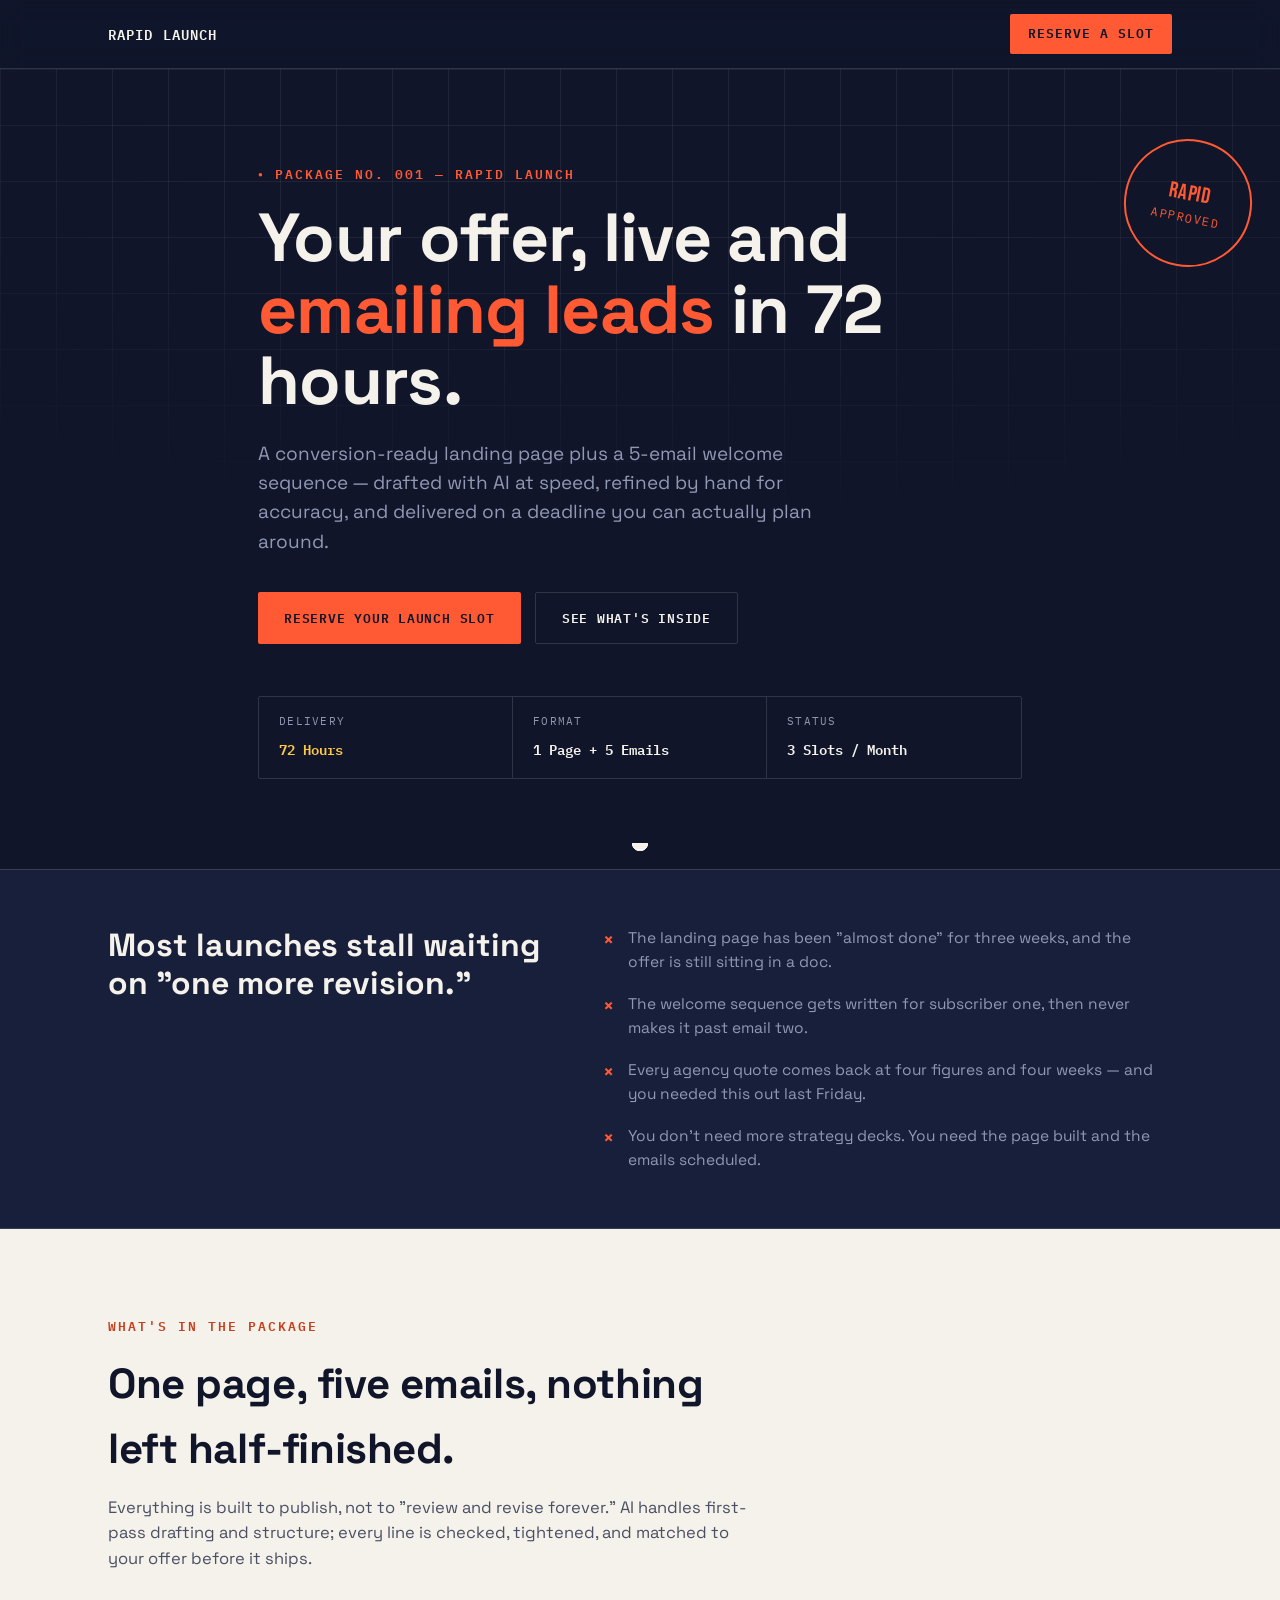
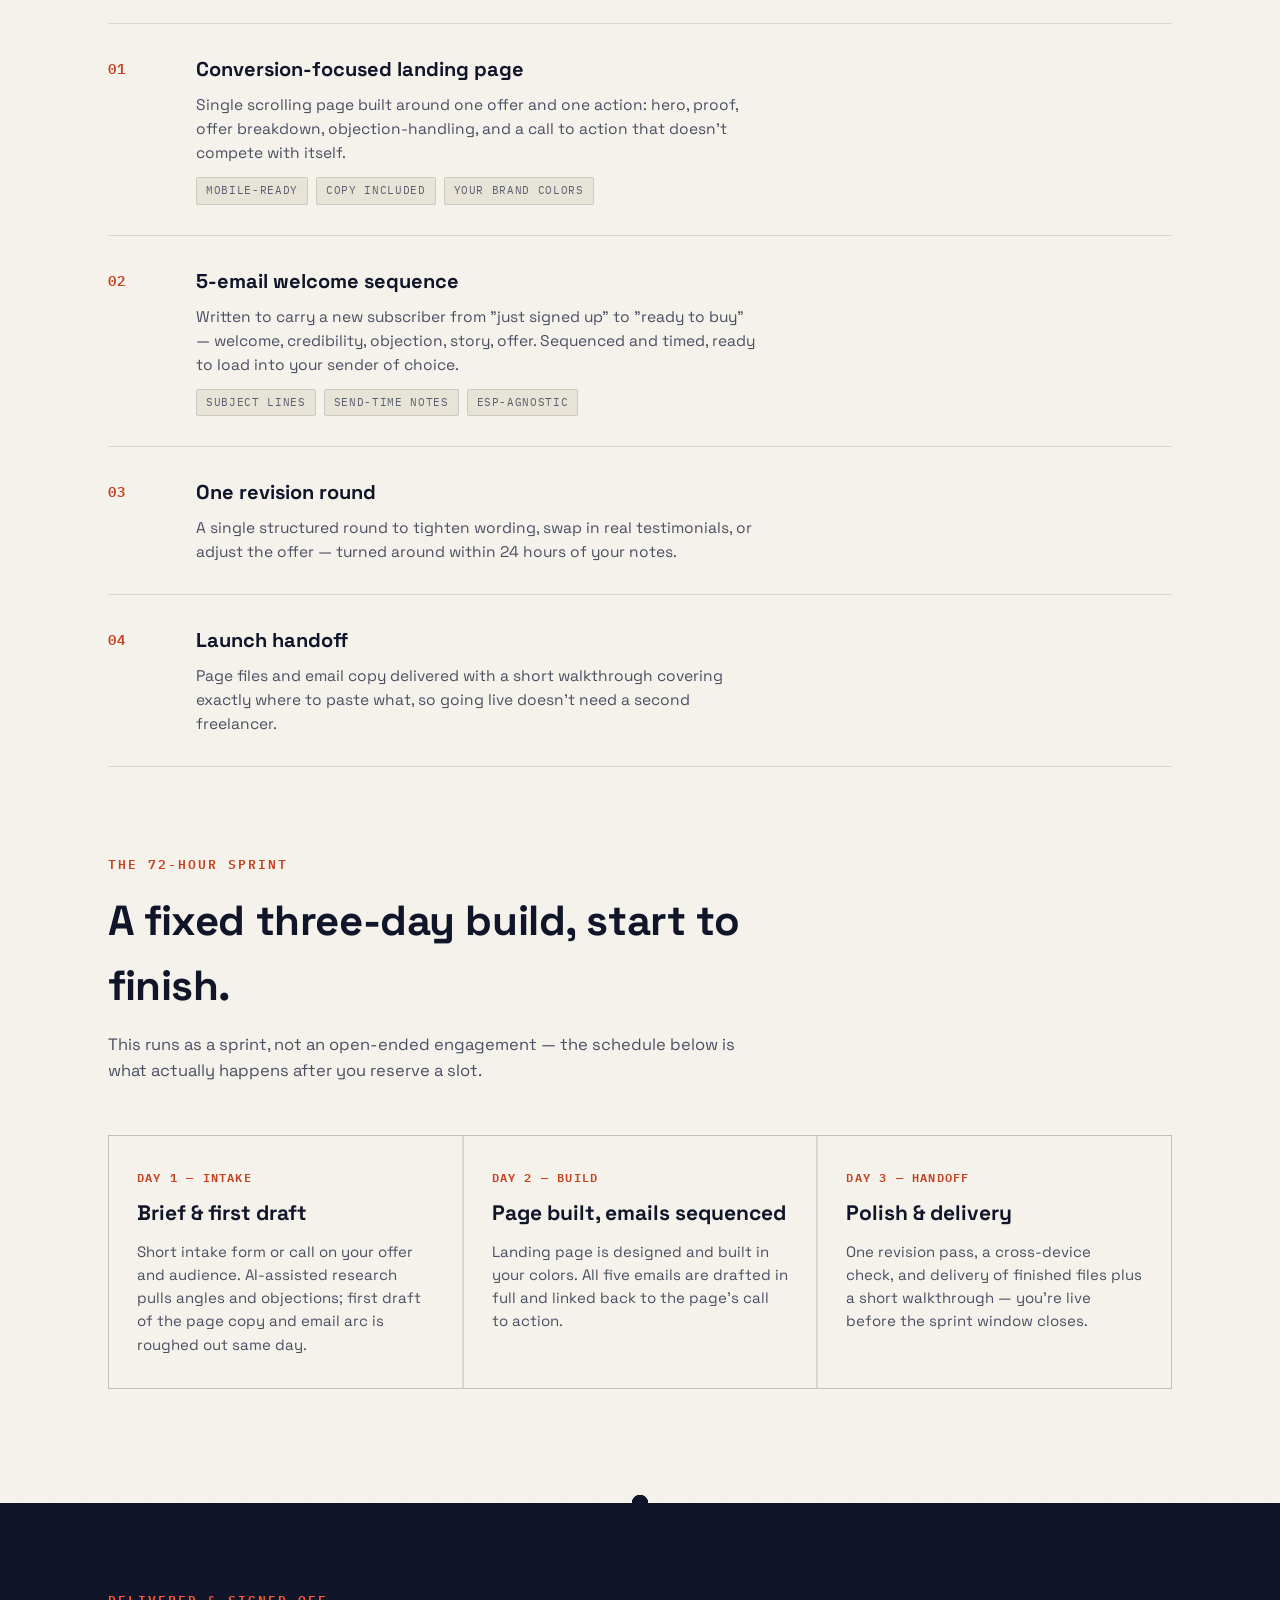
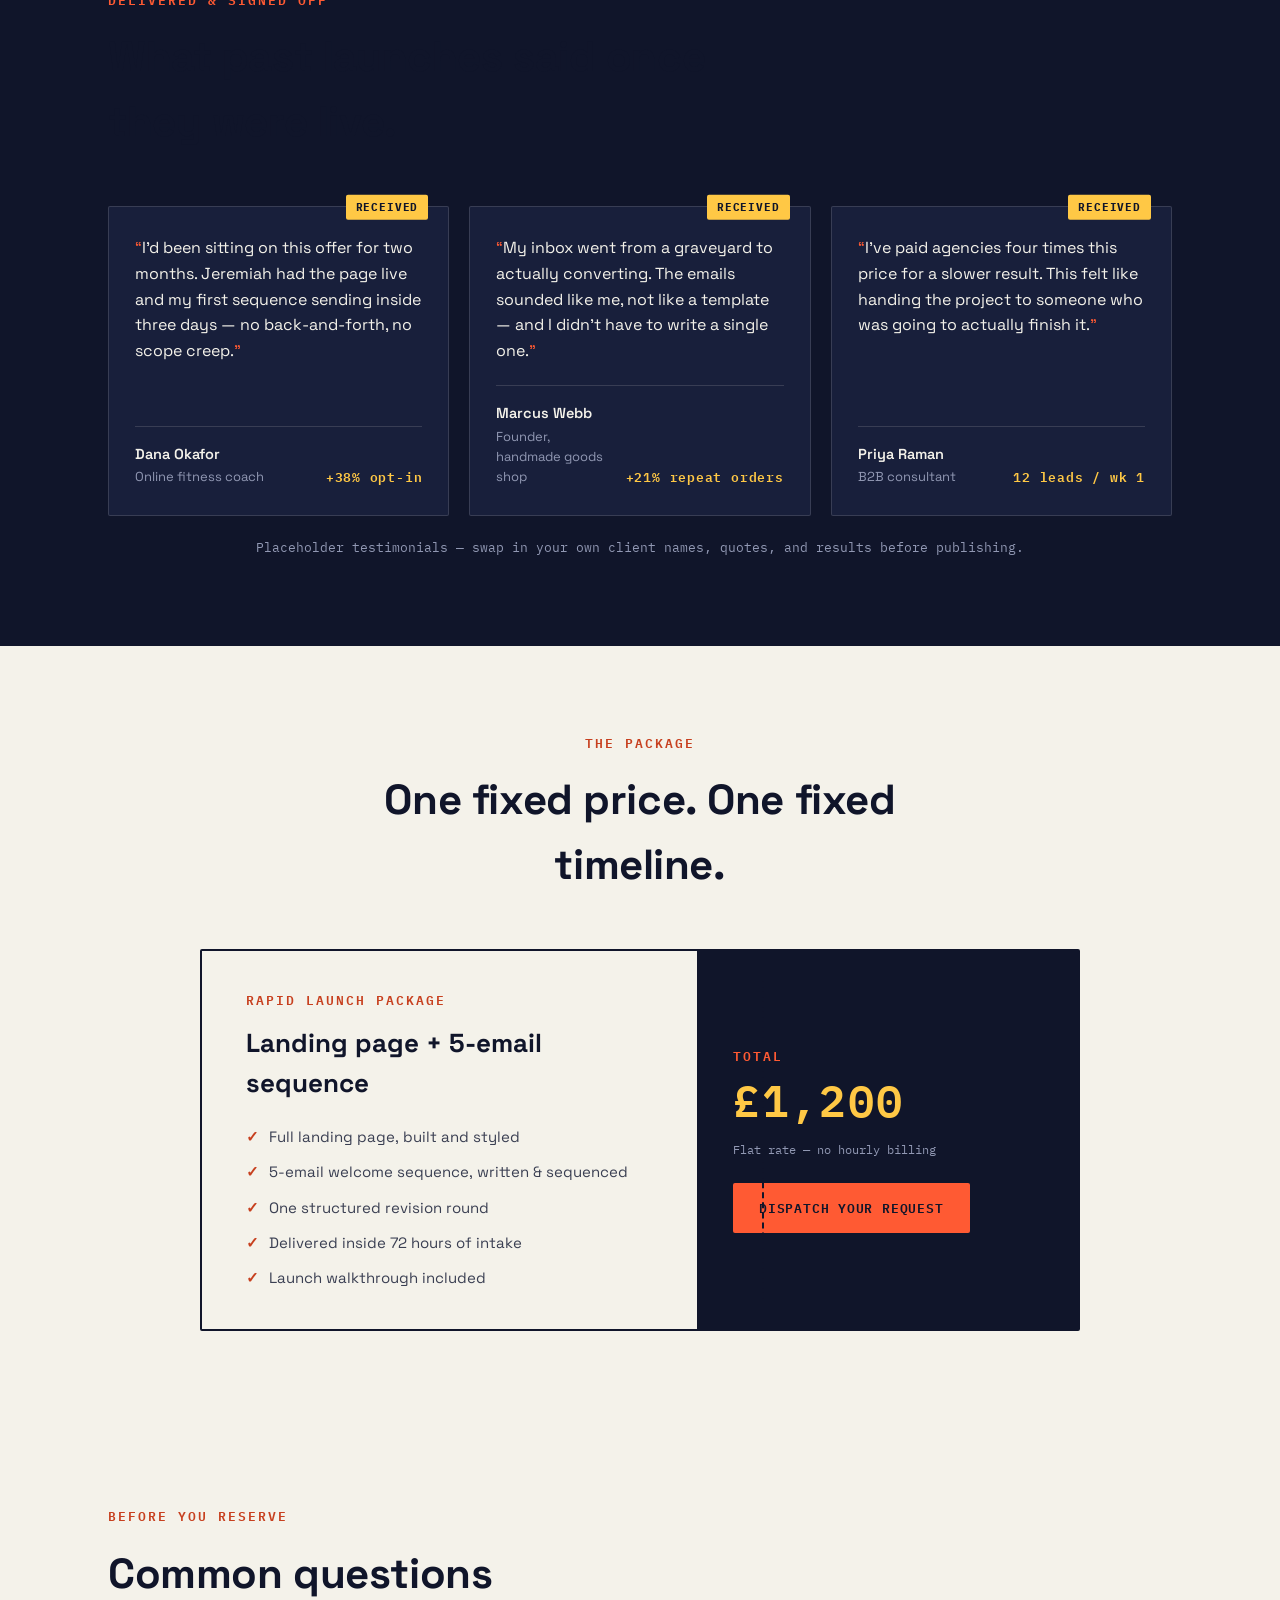
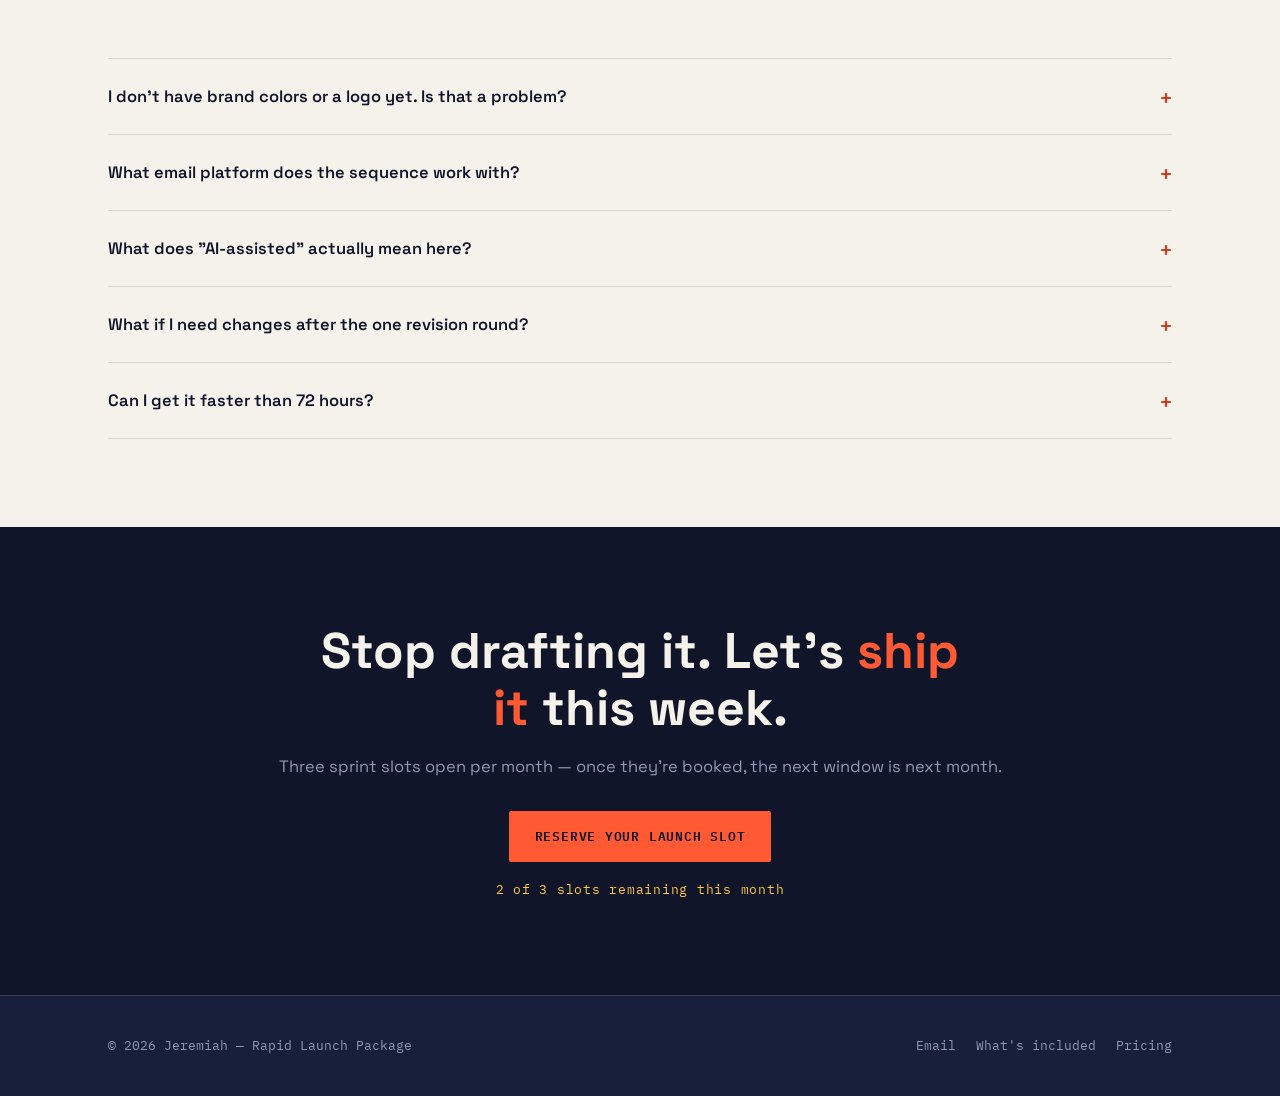
==== commit 1f7ea577: "Add files via upload" ====
--- a/index.html
+++ b/index.html
@@ -1,221 +1,857 @@
 <!DOCTYPE html>
 <html lang="en">
 <head>
-  <meta charset="UTF-8">
-  <meta name="viewport" content="width=device-width, initial-scale=1.0">
-  <title>Rapid Launch | Full-Service Web Development Agency</title>
-  <meta name="description" content="Rapid Launch is a full-service web development agency building precision-engineered, conversion-optimized websites — from landing pages to full e-commerce and corporate platforms.">
-
-  <!-- Open Graph -->
-  <meta property="og:title" content="Rapid Launch | Full-Service Web Development Agency">
-  <meta property="og:description" content="Precision-engineered websites, built to convert. Landing pages, e-commerce stores, and corporate platforms — shipped fast.">
-  <meta property="og:type" content="website">
-  <!-- Once the site is live on a real domain, change this to an absolute URL,
-       e.g. https://yourdomain.com/og-image.png -->
-  <meta property="og:image" content="og-image.png">
-
-  <!-- Favicon: replace with your own -->
-  <link rel="icon" type="image/svg+xml" href="favicon.svg">
-  <link rel="icon" type="image/png" sizes="32x32" href="favicon-32.png">
-  <link rel="apple-touch-icon" href="apple-touch-icon.png">
-
-  <!-- Fonts -->
-  <link rel="preconnect" href="https://fonts.googleapis.com">
-  <link rel="preconnect" href="https://fonts.gstatic.com" crossorigin>
-  <link href="https://fonts.googleapis.com/css2?family=Big+Shoulders+Display:wght@700;800;900&family=IBM+Plex+Sans:wght@400;500;600&family=IBM+Plex+Mono:wght@400;500;600&display=swap" rel="stylesheet">
-
-  <link rel="stylesheet" href="style.css">
+<meta charset="UTF-8">
+<meta name="viewport" content="width=device-width, initial-scale=1.0">
+<title>Rapid Launch Package — Landing Page + 5-Email Sequence in 72 Hours</title>
+<link rel="preconnect" href="https://fonts.googleapis.com">
+<link rel="preconnect" href="https://fonts.gstatic.com" crossorigin>
+<link href="https://fonts.googleapis.com/css2?family=Space+Grotesk:wght@400;500;600;700&family=Bebas+Neue&family=IBM+Plex+Mono:wght@400;500;600&display=swap" rel="stylesheet">
+<style>
+  :root{
+    --ink:#10152A;
+    --ink-2:#181F3B;
+    --paper:#F4F2EA;
+    --paper-dim:#E7E3D6;
+    --signal:#FF5A33;
+    --signal-dim:#C7401F;
+    --tape:#FFC845;
+    --slate:#9198B3;
+    --line: rgba(244,242,234,0.14);
+    --line-dark: rgba(16,21,42,0.12);
+    --radius: 2px;
+    --wrap: 1120px;
+  }
+
+  *{ box-sizing:border-box; }
+  html{ scroll-behavior:smooth; }
+  body{
+    margin:0;
+    background:var(--ink);
+    color:var(--paper);
+    font-family:'Space Grotesk', sans-serif;
+    font-size:17px;
+    line-height:1.55;
+    -webkit-font-smoothing:antialiased;
+  }
+  img,svg{ display:block; max-width:100%; }
+  a{ color:inherit; }
+  ul{ margin:0; padding:0; list-style:none; }
+  h1,h2,h3,p{ margin:0; }
+
+  .mono{
+    font-family:'IBM Plex Mono', monospace;
+    letter-spacing:0.06em;
+  }
+  .eyebrow{
+    font-family:'IBM Plex Mono', monospace;
+    font-size:12.5px;
+    letter-spacing:0.16em;
+    text-transform:uppercase;
+    color:var(--signal);
+    font-weight:600;
+  }
+  .eyebrow.on-paper{ color:var(--signal-dim); }
+
+  .wrap{
+    max-width:var(--wrap);
+    margin:0 auto;
+    padding:0 28px;
+  }
+
+  a.btn-focus:focus-visible,
+  button:focus-visible,
+  a:focus-visible,
+  summary:focus-visible{
+    outline:2px solid var(--tape);
+    outline-offset:3px;
+  }
+
+  /* ---------- NAV ---------- */
+  .nav{
+    position:sticky; top:0; z-index:50;
+    background:rgba(16,21,42,0.86);
+    backdrop-filter:blur(10px);
+    border-bottom:1px solid var(--line);
+  }
+  .nav .wrap{
+    display:flex; align-items:center; justify-content:space-between;
+    height:68px;
+  }
+  .nav-mark{
+    font-family:'IBM Plex Mono', monospace;
+    font-size:14px;
+    letter-spacing:0.08em;
+    font-weight:600;
+  }
+  .nav-mark span{ color:var(--signal); }
+  .nav-cta{
+    font-family:'IBM Plex Mono', monospace;
+    font-size:12.5px;
+    letter-spacing:0.08em;
+    text-transform:uppercase;
+    text-decoration:none;
+    color:var(--ink);
+    background:var(--signal);
+    padding:10px 18px;
+    border-radius:var(--radius);
+    font-weight:600;
+    transition:background .15s ease;
+    white-space:nowrap;
+  }
+  .nav-cta:hover{ background:var(--tape); }
+
+  /* ---------- HERO ---------- */
+  .hero{
+    position:relative;
+    padding:96px 0 64px;
+    overflow:hidden;
+  }
+  .hero::before{
+    content:"";
+    position:absolute; inset:0;
+    background-image:
+      linear-gradient(var(--line) 1px, transparent 1px),
+      linear-gradient(90deg, var(--line) 1px, transparent 1px);
+    background-size:56px 56px;
+    mask-image: radial-gradient(ellipse 90% 60% at 50% 0%, black 40%, transparent 100%);
+    opacity:0.5;
+    pointer-events:none;
+  }
+  .hero-inner{ position:relative; z-index:2; max-width:820px; }
+  .hero .eyebrow{ margin-bottom:18px; display:flex; align-items:center; gap:10px; }
+  .hero .eyebrow::before{
+    content:"●";
+    color:var(--signal);
+    font-size:8px;
+    animation:pulse 1.8s ease-in-out infinite;
+  }
+  @keyframes pulse{ 0%,100%{opacity:1;} 50%{opacity:0.25;} }
+
+  .hero h1{
+    font-size:clamp(38px, 5.6vw, 68px);
+    font-weight:700;
+    line-height:1.05;
+    letter-spacing:-0.01em;
+  }
+  .hero h1 em{
+    font-style:normal;
+    color:var(--signal);
+  }
+  .hero p.sub{
+    margin-top:22px;
+    font-size:19px;
+    max-width:600px;
+    color:var(--slate);
+  }
+
+  .hero-ctas{
+    margin-top:36px;
+    display:flex; gap:14px; flex-wrap:wrap;
+  }
+  .btn-primary, .btn-secondary{
+    font-family:'IBM Plex Mono', monospace;
+    font-size:13px;
+    letter-spacing:0.06em;
+    text-transform:uppercase;
+    text-decoration:none;
+    font-weight:600;
+    padding:15px 26px;
+    border-radius:var(--radius);
+    display:inline-flex;
+    align-items:center;
+    gap:10px;
+    transition:transform .15s ease, background .15s ease;
+  }
+  .btn-primary{
+    background:var(--signal);
+    color:var(--ink);
+  }
+  .btn-primary:hover{ background:var(--tape); transform:translateY(-1px); }
+  .btn-secondary{
+    background:transparent;
+    color:var(--paper);
+    border:1px solid var(--line);
+  }
+  .btn-secondary:hover{ border-color:var(--paper); }
+
+  /* tracking meta row */
+  .meta-row{
+    margin-top:52px;
+    display:grid;
+    grid-template-columns:repeat(3, 1fr);
+    border:1px solid var(--line);
+    border-radius:var(--radius);
+    overflow:hidden;
+  }
+  .meta-cell{
+    padding:16px 20px;
+    border-right:1px solid var(--line);
+  }
+  .meta-cell:last-child{ border-right:none; }
+  .meta-cell .k{
+    font-family:'IBM Plex Mono', monospace;
+    font-size:10.5px;
+    letter-spacing:0.12em;
+    text-transform:uppercase;
+    color:var(--slate);
+    display:block;
+    margin-bottom:6px;
+  }
+  .meta-cell .v{
+    font-family:'IBM Plex Mono', monospace;
+    font-size:14px;
+    font-weight:600;
+    color:var(--paper);
+  }
+  .meta-cell .v.tape{ color:var(--tape); }
+
+  /* stamp */
+  .stamp{
+    position:absolute;
+    top:70px; right:28px;
+    width:128px; height:128px;
+    border:2.5px solid var(--signal);
+    border-radius:50%;
+    display:none;
+    align-items:center;
+    justify-content:center;
+    text-align:center;
+    transform:rotate(11deg);
+    color:var(--signal);
+    font-family:'Bebas Neue', sans-serif;
+    letter-spacing:0.04em;
+    line-height:1.15;
+    z-index:3;
+  }
+  .stamp .l1{ font-size:22px; }
+  .stamp .l2{ font-size:12px; font-family:'IBM Plex Mono', monospace; letter-spacing:0.14em; margin-top:4px; }
+  @media (min-width:760px){ .stamp{ display:flex; } }
+
+  /* ---------- PERFORATION DIVIDER (signature element) ---------- */
+  .perf{
+    height:26px;
+    position:relative;
+    background:var(--ink);
+  }
+  .perf.to-paper{ background-image: radial-gradient(circle 8px at 50% 100%, var(--ink) 8px, var(--paper) 8.5px); }
+  .perf.to-ink{ background-color:var(--paper); background-image: radial-gradient(circle 8px at 50% 0%, var(--paper) 8px, var(--ink) 8.5px); }
+  .perf-row{
+    position:absolute; left:0; right:0; bottom:0;
+    height:26px;
+    background-repeat:repeat-x;
+    background-size:32px 26px;
+  }
+  .perf.to-paper .perf-row{ background-image: radial-gradient(circle 6px at 16px 26px, var(--paper) 6px, transparent 6.5px); }
+  .perf.to-ink .perf-row{ top:0; bottom:auto; background-image: radial-gradient(circle 6px at 16px 0px, var(--ink) 6px, transparent 6.5px); }
+
+  /* ---------- PROBLEM STRIP ---------- */
+  .problem{
+    background:var(--ink-2);
+    padding:56px 0;
+    border-top:1px solid var(--line);
+    border-bottom:1px solid var(--line);
+  }
+  .problem .grid{
+    display:grid;
+    grid-template-columns: 1.1fr 1.4fr;
+    gap:48px;
+    align-items:start;
+  }
+  .problem h2{
+    font-size:clamp(24px,3vw,32px);
+    font-weight:700;
+    line-height:1.2;
+  }
+  .problem-list{ display:grid; gap:18px; }
+  .problem-list li{
+    display:flex; gap:14px;
+    color:var(--slate);
+    font-size:15.5px;
+  }
+  .problem-list li::before{
+    content:"×";
+    color:var(--signal);
+    font-weight:700;
+    font-size:18px;
+    flex:none;
+  }
+  @media (max-width:760px){ .problem .grid{ grid-template-columns:1fr; gap:24px; } }
+
+  /* ---------- SECTIONS on paper ---------- */
+  .on-paper{ background:var(--paper); color:var(--ink); }
+  .section{ padding:88px 0; }
+  .section-head{ max-width:640px; margin-bottom:52px; }
+  .section-head .eyebrow{ margin-bottom:14px; }
+  .section-head h2{
+    font-size:clamp(28px,4vw,42px);
+    font-weight:700;
+    letter-spacing:-0.01em;
+    color:var(--ink);
+  }
+  .section-head p{
+    margin-top:14px;
+    color:#4A4F63;
+    font-size:16.5px;
+  }
+
+  /* manifest / contents list */
+  .manifest{
+    border-top:1px solid var(--line-dark);
+  }
+  .manifest-item{
+    display:grid;
+    grid-template-columns:64px 1fr;
+    gap:24px;
+    padding:30px 0;
+    border-bottom:1px solid var(--line-dark);
+  }
+  .manifest-item .num{
+    font-family:'IBM Plex Mono', monospace;
+    font-size:14px;
+    color:var(--signal-dim);
+    font-weight:600;
+    padding-top:3px;
+  }
+  .manifest-item h3{
+    font-size:20px;
+    font-weight:700;
+  }
+  .manifest-item p{
+    margin-top:8px;
+    color:#4A4F63;
+    font-size:15.5px;
+    max-width:560px;
+  }
+  .manifest-item .tags{
+    margin-top:12px;
+    display:flex; gap:8px; flex-wrap:wrap;
+  }
+  .manifest-item .tag{
+    font-family:'IBM Plex Mono', monospace;
+    font-size:11px;
+    letter-spacing:0.06em;
+    text-transform:uppercase;
+    background:var(--paper-dim);
+    border:1px solid var(--line-dark);
+    padding:4px 9px;
+    border-radius:var(--radius);
+    color:#5A5F72;
+  }
+
+  /* ---------- TIMELINE (real sequence: Day 1/2/3) ---------- */
+  .timeline{
+    display:grid;
+    grid-template-columns:repeat(3, 1fr);
+    gap:2px;
+    background:var(--line-dark);
+    border:1px solid var(--line-dark);
+  }
+  .day{
+    background:var(--paper);
+    padding:32px 28px;
+  }
+  .day .day-label{
+    font-family:'IBM Plex Mono', monospace;
+    font-size:12px;
+    letter-spacing:0.1em;
+    text-transform:uppercase;
+    color:var(--signal-dim);
+    font-weight:600;
+  }
+  .day h3{
+    margin-top:10px;
+    font-size:21px;
+    font-weight:700;
+  }
+  .day p{
+    margin-top:10px;
+    font-size:15px;
+    color:#4A4F63;
+  }
+  @media (max-width:820px){ .timeline{ grid-template-columns:1fr; } }
+
+  /* ---------- TESTIMONIALS ---------- */
+  .testimonials-wrap{ background:var(--ink); color:var(--paper); }
+  .testi-grid{
+    display:grid;
+    grid-template-columns:repeat(3, 1fr);
+    gap:20px;
+  }
+  .testi-card{
+    border:1px solid var(--line);
+    border-radius:var(--radius);
+    padding:28px 26px;
+    background:var(--ink-2);
+    position:relative;
+    display:flex;
+    flex-direction:column;
+    height:100%;
+  }
+  .testi-card .receipt-tag{
+    position:absolute; top:0; right:20px;
+    transform:translateY(-50%);
+    background:var(--tape);
+    color:var(--ink);
+    font-family:'IBM Plex Mono', monospace;
+    font-size:10.5px;
+    letter-spacing:0.08em;
+    text-transform:uppercase;
+    font-weight:700;
+    padding:4px 10px;
+    border-radius:var(--radius);
+  }
+  .testi-card .quote{
+    font-size:16px;
+    line-height:1.6;
+    flex:1;
+  }
+  .testi-card .quote::before{ content:"“"; color:var(--signal); }
+  .testi-card .quote::after{ content:"”"; color:var(--signal); }
+  .testi-foot{
+    margin-top:22px;
+    padding-top:16px;
+    border-top:1px solid var(--line);
+    display:flex;
+    justify-content:space-between;
+    align-items:flex-end;
+    gap:10px;
+  }
+  .testi-foot .who{ font-weight:600; font-size:14.5px; }
+  .testi-foot .role{ font-size:13px; color:var(--slate); margin-top:2px; }
+  .testi-foot .stat{
+    font-family:'IBM Plex Mono', monospace;
+    font-size:13px;
+    color:var(--tape);
+    font-weight:600;
+    white-space:nowrap;
+  }
+  .testi-note{
+    margin-top:22px;
+    font-family:'IBM Plex Mono', monospace;
+    font-size:12.5px;
+    color:var(--slate);
+    text-align:center;
+  }
+  @media (max-width:900px){ .testi-grid{ grid-template-columns:1fr; } }
+
+  /* ---------- PRICING TICKET ---------- */
+  .pricing-wrap{ background:var(--paper); color:var(--ink); }
+  .ticket{
+    border:2px solid var(--ink);
+    border-radius:var(--radius);
+    display:grid;
+    grid-template-columns:1.3fr 1fr;
+    max-width:880px;
+    margin:0 auto;
+    position:relative;
+    background:var(--paper);
+  }
+  .ticket::before{
+    content:"";
+    position:absolute;
+    top:0; bottom:0; left:63.9%;
+    width:0;
+    border-left:2px dashed var(--ink);
+  }
+  .ticket-left{ padding:40px 44px; }
+  .ticket-right{
+    padding:40px 36px;
+    display:flex; flex-direction:column;
+    justify-content:center;
+    align-items:flex-start;
+    background:var(--ink);
+    color:var(--paper);
+  }
+  .ticket-left h3{
+    font-size:26px;
+    font-weight:700;
+  }
+  .ticket-left .eyebrow{ margin-bottom:12px; }
+  .ticket-list{ margin-top:22px; display:grid; gap:12px; }
+  .ticket-list li{
+    display:flex; gap:10px;
+    font-size:15px;
+    color:#3A3F52;
+  }
+  .ticket-list li::before{
+    content:"✓";
+    color:var(--signal-dim);
+    font-weight:700;
+    flex:none;
+  }
+  .price{
+    font-family:'IBM Plex Mono', monospace;
+    font-size:44px;
+    font-weight:600;
+    color:var(--tape);
+  }
+  .price-note{
+    font-family:'IBM Plex Mono', monospace;
+    font-size:12px;
+    color:var(--slate);
+    margin-top:6px;
+  }
+  .ticket-right .btn-primary{ margin-top:24px; }
+  @media (max-width:760px){
+    .ticket{ grid-template-columns:1fr; }
+    .ticket::before{ display:none; }
+  }
+
+  /* ---------- FAQ ---------- */
+  .faq-wrap{ background:var(--paper); color:var(--ink); }
+  .faq-list{ border-top:1px solid var(--line-dark); }
+  details{
+    border-bottom:1px solid var(--line-dark);
+    padding:22px 0;
+  }
+  summary{
+    cursor:pointer;
+    list-style:none;
+    display:flex;
+    justify-content:space-between;
+    align-items:center;
+    gap:16px;
+    font-weight:600;
+    font-size:16.5px;
+  }
+  summary::-webkit-details-marker{ display:none; }
+  summary::after{
+    content:"+";
+    font-family:'IBM Plex Mono', monospace;
+    font-size:20px;
+    color:var(--signal-dim);
+    transition:transform .15s ease;
+    flex:none;
+  }
+  details[open] summary::after{ transform:rotate(45deg); }
+  details p{
+    margin-top:14px;
+    color:#4A4F63;
+    font-size:15.5px;
+    max-width:680px;
+  }
+
+  /* ---------- FINAL CTA ---------- */
+  .final-cta{
+    background:var(--ink);
+    padding:96px 0;
+    text-align:center;
+    position:relative;
+    overflow:hidden;
+  }
+  .final-cta h2{
+    font-size:clamp(30px,4.4vw,50px);
+    font-weight:700;
+    max-width:680px;
+    margin:0 auto;
+    line-height:1.15;
+  }
+  .final-cta h2 em{ font-style:normal; color:var(--signal); }
+  .final-cta p{
+    margin-top:16px;
+    color:var(--slate);
+    font-size:16.5px;
+  }
+  .final-cta .hero-ctas{ justify-content:center; margin-top:32px; }
+  .final-cta .slots{
+    margin-top:18px;
+    font-family:'IBM Plex Mono', monospace;
+    font-size:12.5px;
+    color:var(--tape);
+    letter-spacing:0.06em;
+  }
+
+  /* ---------- FOOTER ---------- */
+  footer{
+    background:var(--ink-2);
+    border-top:1px solid var(--line);
+    padding:40px 0;
+  }
+  footer .wrap{
+    display:flex;
+    justify-content:space-between;
+    align-items:center;
+    flex-wrap:wrap;
+    gap:16px;
+  }
+  footer .f-mark{ font-family:'IBM Plex Mono', monospace; font-size:13px; color:var(--slate); }
+  footer .f-links{ display:flex; gap:20px; }
+  footer .f-links a{
+    font-family:'IBM Plex Mono', monospace;
+    font-size:12.5px;
+    color:var(--slate);
+    text-decoration:none;
+  }
+  footer .f-links a:hover{ color:var(--paper); }
+
+  @media (prefers-reduced-motion: reduce){
+    *{ animation:none !important; transition:none !important; }
+    html{ scroll-behavior:auto; }
+  }
+</style>
 </head>
 <body>
-  <a class="skip-link" href="#main-content">Skip to content</a>
-
-  <!-- ==================== HEADER ==================== -->
-  <header class="site-header" id="site-header">
-    <div class="container header-inner">
-      <a href="index.html" class="logo">
-        <span class="logo-mark">RL</span>
-        <span class="logo-text">RAPID <span class="text-accent">LAUNCH</span></span>
-      </a>
-
-      <nav class="main-nav" id="main-nav" aria-label="Primary">
-        <ul class="nav-list">
-          <li><a href="index.html" class="nav-link active" aria-current="page">Home</a></li>
-          <li><a href="about.html" class="nav-link">About</a></li>
-          <li><a href="services.html" class="nav-link">Services</a></li>
-          <li><a href="portfolio.html" class="nav-link">Portfolio</a></li>
-          <li><a href="pricing.html" class="nav-link">Pricing</a></li>
-        </ul>
-      </nav>
-
-      <div class="header-actions">
-        <a href="contact.html" class="btn btn-primary btn-sm">Book a Call</a>
-        <button class="menu-toggle" id="menu-toggle" aria-label="Toggle menu" aria-expanded="false" aria-controls="main-nav">
-          <span class="menu-toggle-bar"></span>
-          <span class="menu-toggle-bar"></span>
-          <span class="menu-toggle-bar"></span>
-        </button>
-      </div>
-    </div>
-  </header>
-
-  <main id="main-content">
-
-    <!-- ==================== HERO ==================== -->
-    <section class="hero">
-      <div class="container hero-inner">
-        <div class="hero-content">
-          <span class="hero-tag"><span class="hero-tag-dot"></span>RL — Full-Service Web Development Agency</span>
-
-          <h1 class="hero-headline">
-            Precision-engineered websites, built to <span class="text-accent">convert</span>.
-          </h1>
-
-          <p class="hero-subheadline">
-            Rapid Launch designs and ships high-performing websites — from single landing pages to full commerce and corporate platforms — engineered for speed and structured to turn visitors into customers.
-          </p>
-
-          <div class="hero-actions">
-            <a href="portfolio.html" class="btn btn-outline">View Our Work</a>
-            <a href="contact.html" class="btn btn-primary">Start Your Project</a>
+
+<nav class="nav">
+  <div class="wrap">
+    <div class="nav-mark">RAPID LAUNCH</div>
+    <a class="nav-cta btn-focus" href="#reserve">Reserve a slot</a>
+  </div>
+</nav>
+
+<header class="hero">
+  <div class="stamp" aria-hidden="true">
+    <div>
+      <div class="l1">RAPID</div>
+      <div class="l2">APPROVED</div>
+    </div>
+  </div>
+  <div class="wrap hero-inner">
+    <div class="eyebrow">Package No. 001 — Rapid Launch</div>
+    <h1>Your offer, live and <em>emailing leads</em> in 72 hours.</h1>
+    <p class="sub">A conversion-ready landing page plus a 5-email welcome sequence — drafted with AI at speed, refined by hand for accuracy, and delivered on a deadline you can actually plan around.</p>
+    <div class="hero-ctas">
+      <a href="#reserve" class="btn-primary btn-focus">Reserve your launch slot</a>
+      <a href="#contents" class="btn-secondary btn-focus">See what's inside</a>
+    </div>
+
+    <div class="meta-row">
+      <div class="meta-cell">
+        <span class="k">Delivery</span>
+        <span class="v tape">72 Hours</span>
+      </div>
+      <div class="meta-cell">
+        <span class="k">Format</span>
+        <span class="v">1 Page + 5 Emails</span>
+      </div>
+      <div class="meta-cell">
+        <span class="k">Status</span>
+        <span class="v">3 Slots / Month</span>
+      </div>
+    </div>
+  </div>
+</header>
+
+<div class="perf to-ink"><div class="perf-row"></div></div>
+
+<section class="problem">
+  <div class="wrap grid">
+    <h2>Most launches stall waiting on "one more revision."</h2>
+    <ul class="problem-list">
+      <li>The landing page has been "almost done" for three weeks, and the offer is still sitting in a doc.</li>
+      <li>The welcome sequence gets written for subscriber one, then never makes it past email two.</li>
+      <li>Every agency quote comes back at four figures and four weeks — and you needed this out last Friday.</li>
+      <li>You don't need more strategy decks. You need the page built and the emails scheduled.</li>
+    </ul>
+  </div>
+</section>
+
+<section class="on-paper section" id="contents">
+  <div class="wrap">
+    <div class="section-head">
+      <div class="eyebrow on-paper">What's in the package</div>
+      <h2>One page, five emails, nothing left half-finished.</h2>
+      <p>Everything is built to publish, not to "review and revise forever." AI handles first-pass drafting and structure; every line is checked, tightened, and matched to your offer before it ships.</p>
+    </div>
+
+    <div class="manifest">
+      <div class="manifest-item">
+        <div class="num mono">01</div>
+        <div>
+          <h3>Conversion-focused landing page</h3>
+          <p>Single scrolling page built around one offer and one action: hero, proof, offer breakdown, objection-handling, and a call to action that doesn't compete with itself.</p>
+          <div class="tags">
+            <span class="tag">Mobile-ready</span>
+            <span class="tag">Copy included</span>
+            <span class="tag">Your brand colors</span>
           </div>
         </div>
-
-        <!-- Signature element: a simulated build/deploy log. Purely decorative,
-             hidden from assistive tech, and skipped instantly if the visitor
-             has requested reduced motion (see script.js / style.css). -->
-        <div class="build-console corner-marks" aria-hidden="true">
-          <div class="build-console-bar">
-            <span class="build-console-dot"></span>
-            <span class="build-console-dot"></span>
-            <span class="build-console-dot"></span>
-            <span class="build-console-title">rapidlaunch.build — deploy.log</span>
-          </div>
-          <div class="build-console-body" id="build-console-body"></div>
-        </div>
-      </div>
-    </section>
-
-    <!-- ==================== WHY CHOOSE US ==================== -->
-    <section class="why-us" id="why-us">
-      <div class="container">
-        <div class="why-us-header reveal">
-          <span class="sheet-tag">RL / A-01 — Why Rapid Launch</span>
-          <h2 class="why-us-title">Built like engineering, not guesswork.</h2>
-        </div>
-
-        <div class="why-us-grid">
-          <div class="why-card">
-            <span class="why-spec">Build Time — 3 to 5 Days</span>
-            <h3 class="why-title">Speed</h3>
-            <p class="why-copy">Most agencies need months of back-and-forth before anything ships. We scope, design, and deploy in days — so you're capturing customers while competitors are still in discovery calls.</p>
-          </div>
-
-          <div class="why-card">
-            <span class="why-spec">Grid Tolerance — Zero Drift</span>
-            <h3 class="why-title">Precision</h3>
-            <p class="why-copy">Every page is built on a structured grid system — consistent spacing, deliberate typography, and rigorous QA — so your site holds together like it was engineered, not assembled from templates.</p>
-          </div>
-
-          <div class="why-card">
-            <span class="why-spec">Focus — One Action, No Noise</span>
-            <h3 class="why-title">Conversion</h3>
-            <p class="why-copy">A beautiful site that doesn't convert is expensive art. Every layout is structured around a single clear next step, so traffic turns into leads and sales instead of just page views.</p>
+      </div>
+      <div class="manifest-item">
+        <div class="num mono">02</div>
+        <div>
+          <h3>5-email welcome sequence</h3>
+          <p>Written to carry a new subscriber from "just signed up" to "ready to buy" — welcome, credibility, objection, story, offer. Sequenced and timed, ready to load into your sender of choice.</p>
+          <div class="tags">
+            <span class="tag">Subject lines</span>
+            <span class="tag">Send-time notes</span>
+            <span class="tag">ESP-agnostic</span>
           </div>
         </div>
       </div>
-    </section>
-
-    <!-- ==================== TESTIMONIALS ==================== -->
-    <section class="testimonials" id="testimonials">
-      <div class="container">
-        <div class="testimonials-header reveal">
-          <span class="sheet-tag">RL / A-09 — Client Feedback</span>
-          <h2 class="why-us-title">What clients say after launch.</h2>
+      <div class="manifest-item">
+        <div class="num mono">03</div>
+        <div>
+          <h3>One revision round</h3>
+          <p>A single structured round to tighten wording, swap in real testimonials, or adjust the offer — turned around within 24 hours of your notes.</p>
         </div>
-
-        <div class="testimonials-grid">
-          <div class="testimonial-card">
-            <span class="testimonial-mark">"</span>
-            <p class="testimonial-quote">[Insert Client Testimonial Here — e.g., a 1–2 sentence quote about the build process, turnaround time, or results since launch]</p>
-            <div class="testimonial-author">
-              <p class="testimonial-name">[Insert Client Name]</p>
-              <p class="testimonial-role">[Insert Title, Company]</p>
-            </div>
+      </div>
+      <div class="manifest-item">
+        <div class="num mono">04</div>
+        <div>
+          <h3>Launch handoff</h3>
+          <p>Page files and email copy delivered with a short walkthrough covering exactly where to paste what, so going live doesn't need a second freelancer.</p>
+        </div>
+      </div>
+    </div>
+  </div>
+</section>
+
+<section class="on-paper section" style="padding-top:0;">
+  <div class="wrap">
+    <div class="section-head">
+      <div class="eyebrow on-paper">The 72-hour sprint</div>
+      <h2>A fixed three-day build, start to finish.</h2>
+      <p>This runs as a sprint, not an open-ended engagement — the schedule below is what actually happens after you reserve a slot.</p>
+    </div>
+    <div class="timeline">
+      <div class="day">
+        <div class="day-label mono">Day 1 — Intake</div>
+        <h3>Brief &amp; first draft</h3>
+        <p>Short intake form or call on your offer and audience. AI-assisted research pulls angles and objections; first draft of the page copy and email arc is roughed out same day.</p>
+      </div>
+      <div class="day">
+        <div class="day-label mono">Day 2 — Build</div>
+        <h3>Page built, emails sequenced</h3>
+        <p>Landing page is designed and built in your colors. All five emails are drafted in full and linked back to the page's call to action.</p>
+      </div>
+      <div class="day">
+        <div class="day-label mono">Day 3 — Handoff</div>
+        <h3>Polish &amp; delivery</h3>
+        <p>One revision pass, a cross-device check, and delivery of finished files plus a short walkthrough — you're live before the sprint window closes.</p>
+      </div>
+    </div>
+  </div>
+</section>
+
+<div class="perf to-paper"><div class="perf-row"></div></div>
+
+<section class="testimonials-wrap section">
+  <div class="wrap">
+    <div class="section-head">
+      <div class="eyebrow">Delivered &amp; signed off</div>
+      <h2>What past launches said once they were live.</h2>
+    </div>
+    <div class="testi-grid">
+      <div class="testi-card">
+        <span class="receipt-tag">Received</span>
+        <p class="quote">I'd been sitting on this offer for two months. Jeremiah had the page live and my first sequence sending inside three days — no back-and-forth, no scope creep.</p>
+        <div class="testi-foot">
+          <div>
+            <div class="who">Dana Okafor</div>
+            <div class="role">Online fitness coach</div>
           </div>
-
-          <div class="testimonial-card">
-            <span class="testimonial-mark">"</span>
-            <p class="testimonial-quote">[Insert Client Testimonial Here — e.g., a 1–2 sentence quote about communication, revisions, or ease of working together]</p>
-            <div class="testimonial-author">
-              <p class="testimonial-name">[Insert Client Name]</p>
-              <p class="testimonial-role">[Insert Title, Company]</p>
-            </div>
+          <div class="stat mono">+38% opt-in</div>
+        </div>
+      </div>
+      <div class="testi-card">
+        <span class="receipt-tag">Received</span>
+        <p class="quote">My inbox went from a graveyard to actually converting. The emails sounded like me, not like a template — and I didn't have to write a single one.</p>
+        <div class="testi-foot">
+          <div>
+            <div class="who">Marcus Webb</div>
+            <div class="role">Founder, handmade goods shop</div>
           </div>
-
-          <div class="testimonial-card">
-            <span class="testimonial-mark">"</span>
-            <p class="testimonial-quote">[Insert Client Testimonial Here — e.g., a 1–2 sentence quote about conversion results or business impact since launch]</p>
-            <div class="testimonial-author">
-              <p class="testimonial-name">[Insert Client Name]</p>
-              <p class="testimonial-role">[Insert Title, Company]</p>
-            </div>
+          <div class="stat mono">+21% repeat orders</div>
+        </div>
+      </div>
+      <div class="testi-card">
+        <span class="receipt-tag">Received</span>
+        <p class="quote">I've paid agencies four times this price for a slower result. This felt like handing the project to someone who was going to actually finish it.</p>
+        <div class="testi-foot">
+          <div>
+            <div class="who">Priya Raman</div>
+            <div class="role">B2B consultant</div>
           </div>
+          <div class="stat mono">12 leads / wk 1</div>
         </div>
       </div>
-    </section>
-
-  </main>
-
-  <!-- ==================== FOOTER ==================== -->
-  <footer class="site-footer">
-    <div class="container footer-inner">
-      <div class="footer-col footer-brand">
-        <a href="index.html" class="logo">
-          <span class="logo-mark">RL</span>
-          <span class="logo-text">RAPID <span class="text-accent">LAUNCH</span></span>
-        </a>
-        <p class="footer-tagline">Precision-engineered websites for ambitious brands.</p>
-      </div>
-
-      <div class="footer-col">
-        <h3 class="footer-heading">Quick Links</h3>
-        <ul class="footer-links">
-          <li><a href="index.html">Home</a></li>
-          <li><a href="about.html">About</a></li>
-          <li><a href="services.html">Services</a></li>
-          <li><a href="portfolio.html">Portfolio</a></li>
-          <li><a href="pricing.html">Pricing</a></li>
-          <li><a href="faq.html">FAQ</a></li>
-          <li><a href="contact.html">Book a Call</a></li>
+    </div>
+    <p class="testi-note">Placeholder testimonials — swap in your own client names, quotes, and results before publishing.</p>
+  </div>
+</section>
+
+<section class="pricing-wrap section" id="reserve">
+  <div class="wrap">
+    <div class="section-head" style="margin-left:auto;margin-right:auto;text-align:center;">
+      <div class="eyebrow on-paper">The package</div>
+      <h2>One fixed price. One fixed timeline.</h2>
+    </div>
+    <div class="ticket">
+      <div class="ticket-left">
+        <div class="eyebrow on-paper">Rapid Launch Package</div>
+        <h3>Landing page + 5-email sequence</h3>
+        <ul class="ticket-list">
+          <li>Full landing page, built and styled</li>
+          <li>5-email welcome sequence, written &amp; sequenced</li>
+          <li>One structured revision round</li>
+          <li>Delivered inside 72 hours of intake</li>
+          <li>Launch walkthrough included</li>
         </ul>
       </div>
-
-      <div class="footer-col">
-        <h3 class="footer-heading">Business Hours</h3>
-        <ul class="footer-hours">
-          <li><span>Mon – Fri</span><span>9:00 AM – 6:00 PM WAT</span></li>
-          <li><span>Saturday</span><span>By Appointment</span></li>
-          <li><span>Sunday</span><span>Closed</span></li>
-        </ul>
-      </div>
-
-      <div class="footer-col">
-        <h3 class="footer-heading">Get In Touch</h3>
-        <ul class="footer-links">
-          <li><a href="mailto:rapidlaunchinfo@gmail.com">rapidlaunchinfo@gmail.com</a></li>
-          <li><a href="https://wa.me/2349019044823" target="_blank" rel="noopener noreferrer">WhatsApp Us</a></li>
-        </ul>
-      </div>
-    </div>
-
-    <div class="footer-bottom">
-      <div class="container footer-bottom-inner">
-        <p>&copy; <span id="year"></span> Rapid Launch. All rights reserved. · <a href="privacy-policy.html">Privacy Policy</a> · <a href="terms-of-service.html">Terms of Service</a></p>
-        <p>Project: Rapid Launch · Rev 2026.1 · Status: Live</p>
-      </div>
-    </div>
-  </footer>
-
-  <script src="script.js"></script>
+      <div class="ticket-right">
+        <div class="eyebrow">Total</div>
+        <div class="price mono">£1,200</div>
+        <div class="price-note">Flat rate — no hourly billing</div>
+        <a href="mailto:rapidlaunchinfo@gmail.com?subject=Rapid%20Launch%20Package" class="btn-primary btn-focus">Dispatch your request</a>
+      </div>
+    </div>
+  </div>
+</section>
+
+<section class="faq-wrap section">
+  <div class="wrap">
+    <div class="section-head">
+      <div class="eyebrow on-paper">Before you reserve</div>
+      <h2>Common questions</h2>
+    </div>
+    <div class="faq-list">
+      <details>
+        <summary>I don't have brand colors or a logo yet. Is that a problem?</summary>
+        <p>No — bring whatever you have, even if it's just a vibe or a competitor you like. The page will launch with a clean, coherent look; you can swap in full brand assets later without a rebuild.</p>
+      </details>
+      <details>
+        <summary>What email platform does the sequence work with?</summary>
+        <p>The copy is written to be platform-agnostic — subject lines, body copy, and send-time notes that paste cleanly into whichever sender you already use.</p>
+      </details>
+      <details>
+        <summary>What does "AI-assisted" actually mean here?</summary>
+        <p>AI handles first-pass research, structure, and drafting so the sprint stays fast. Every word is then reviewed, rewritten where needed, and checked against your actual offer before delivery — nothing ships unread.</p>
+      </details>
+      <details>
+        <summary>What if I need changes after the one revision round?</summary>
+        <p>Extra rounds can be added at an hourly rate, but most projects don't need them — the intake step exists specifically to catch misunderstandings before the build starts.</p>
+      </details>
+      <details>
+        <summary>Can I get it faster than 72 hours?</summary>
+        <p>Rush delivery is sometimes available depending on the current slot schedule — ask when you reserve and it'll be confirmed before the sprint starts.</p>
+      </details>
+    </div>
+  </div>
+</section>
+
+<section class="final-cta">
+  <div class="wrap">
+    <h2>Stop drafting it. Let's <em>ship it</em> this week.</h2>
+    <p>Three sprint slots open per month — once they're booked, the next window is next month.</p>
+    <div class="hero-ctas">
+      <a href="mailto:rapidlaunchinfo@gmail.com?subject=Rapid%20Launch%20Package" class="btn-primary btn-focus">Reserve your launch slot</a>
+    </div>
+    <div class="slots mono">2 of 3 slots remaining this month</div>
+  </div>
+</section>
+
+<footer>
+  <div class="wrap">
+    <div class="f-mark">© 2026 Jeremiah — Rapid Launch Package</div>
+    <div class="f-links">
+      <a href="mailto:rapidlaunchinfo@gmail.com">Email</a>
+      <a href="#contents">What's included</a>
+      <a href="#reserve">Pricing</a>
+    </div>
+  </div>
+</footer>
+
 </body>
 </html>
